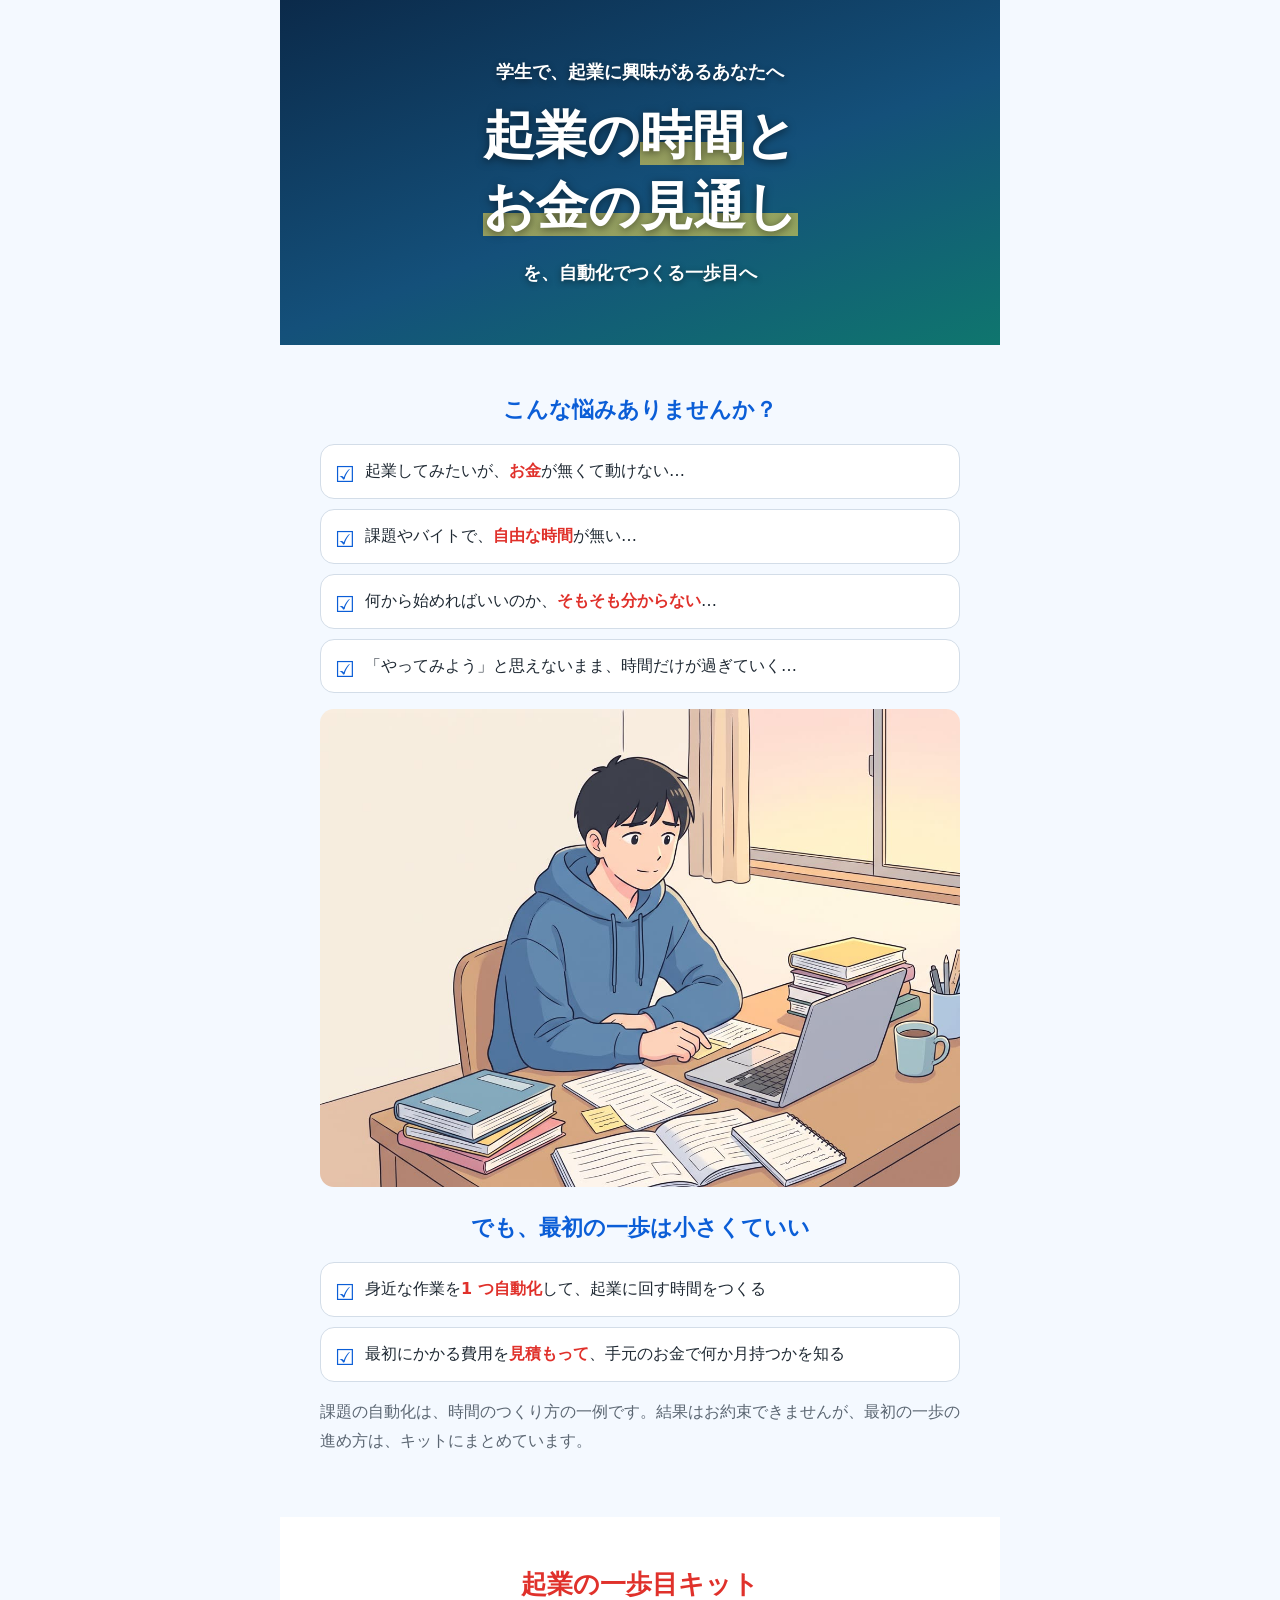
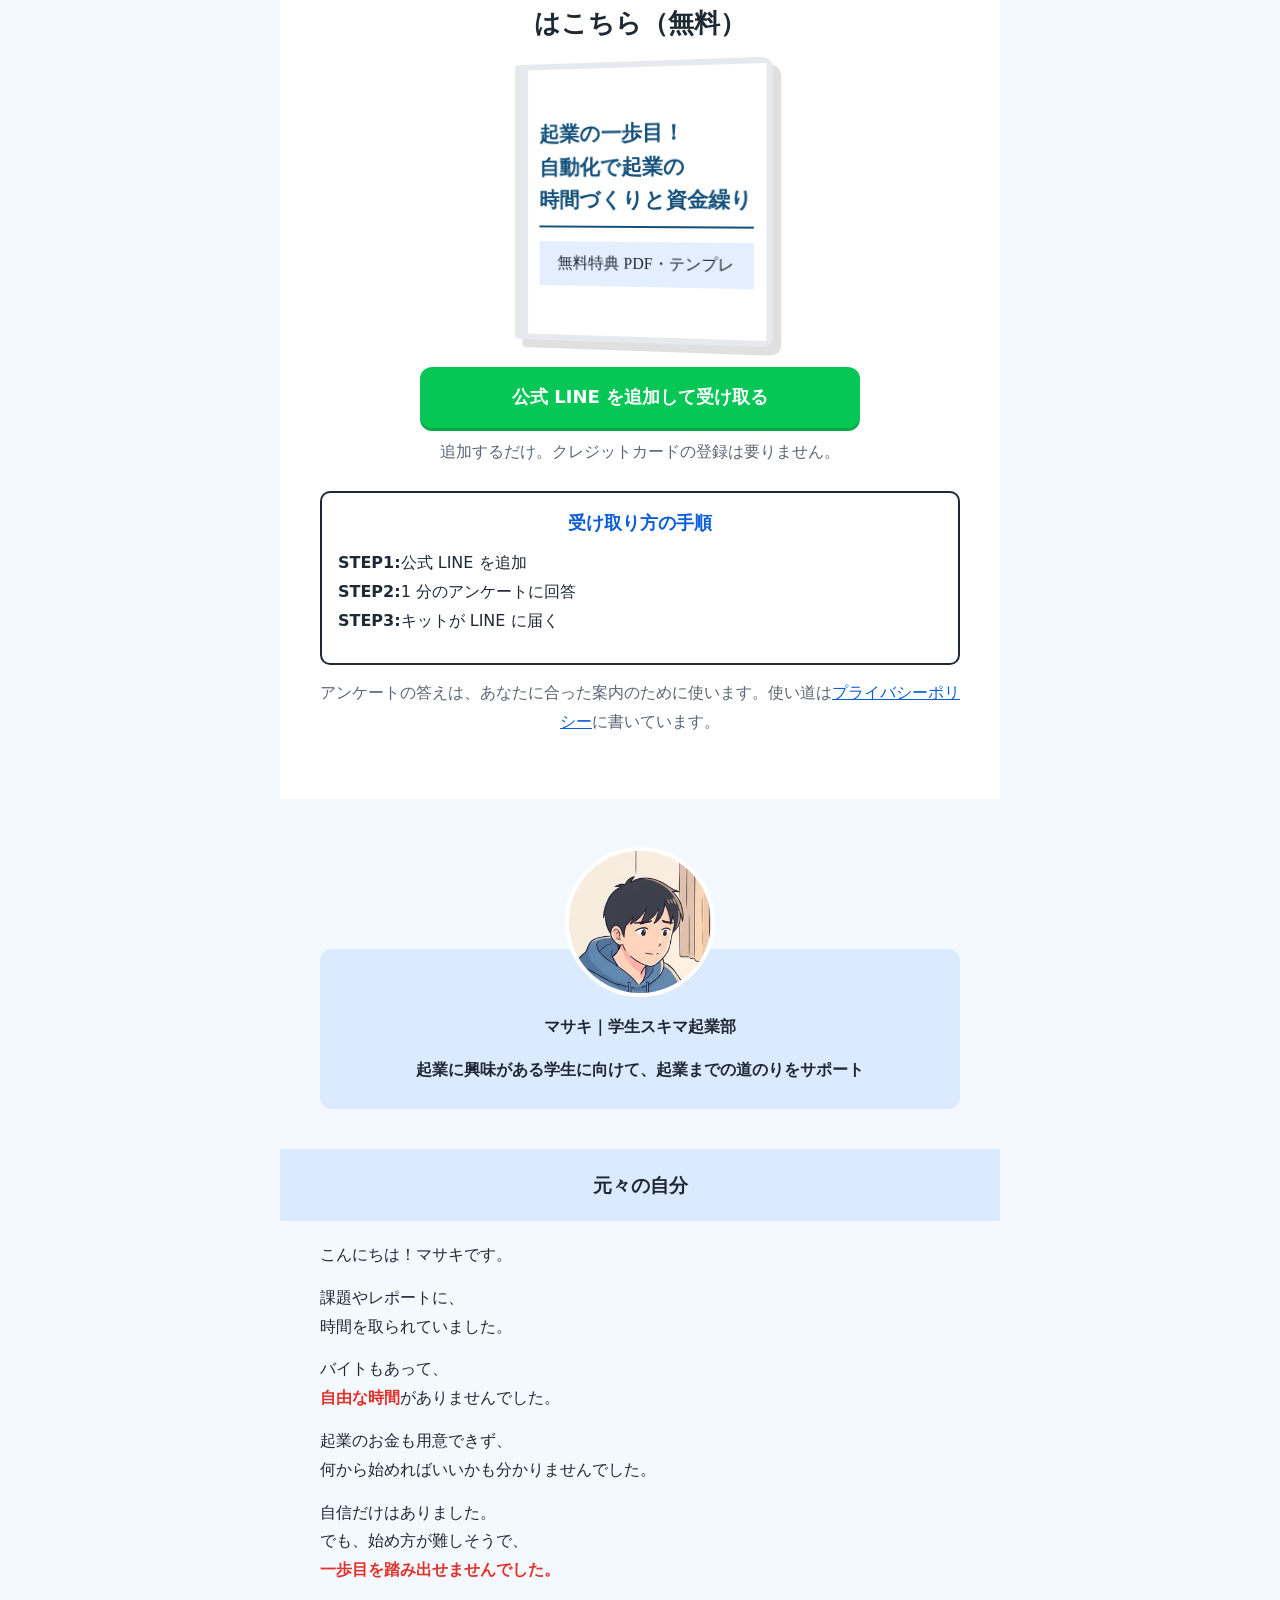
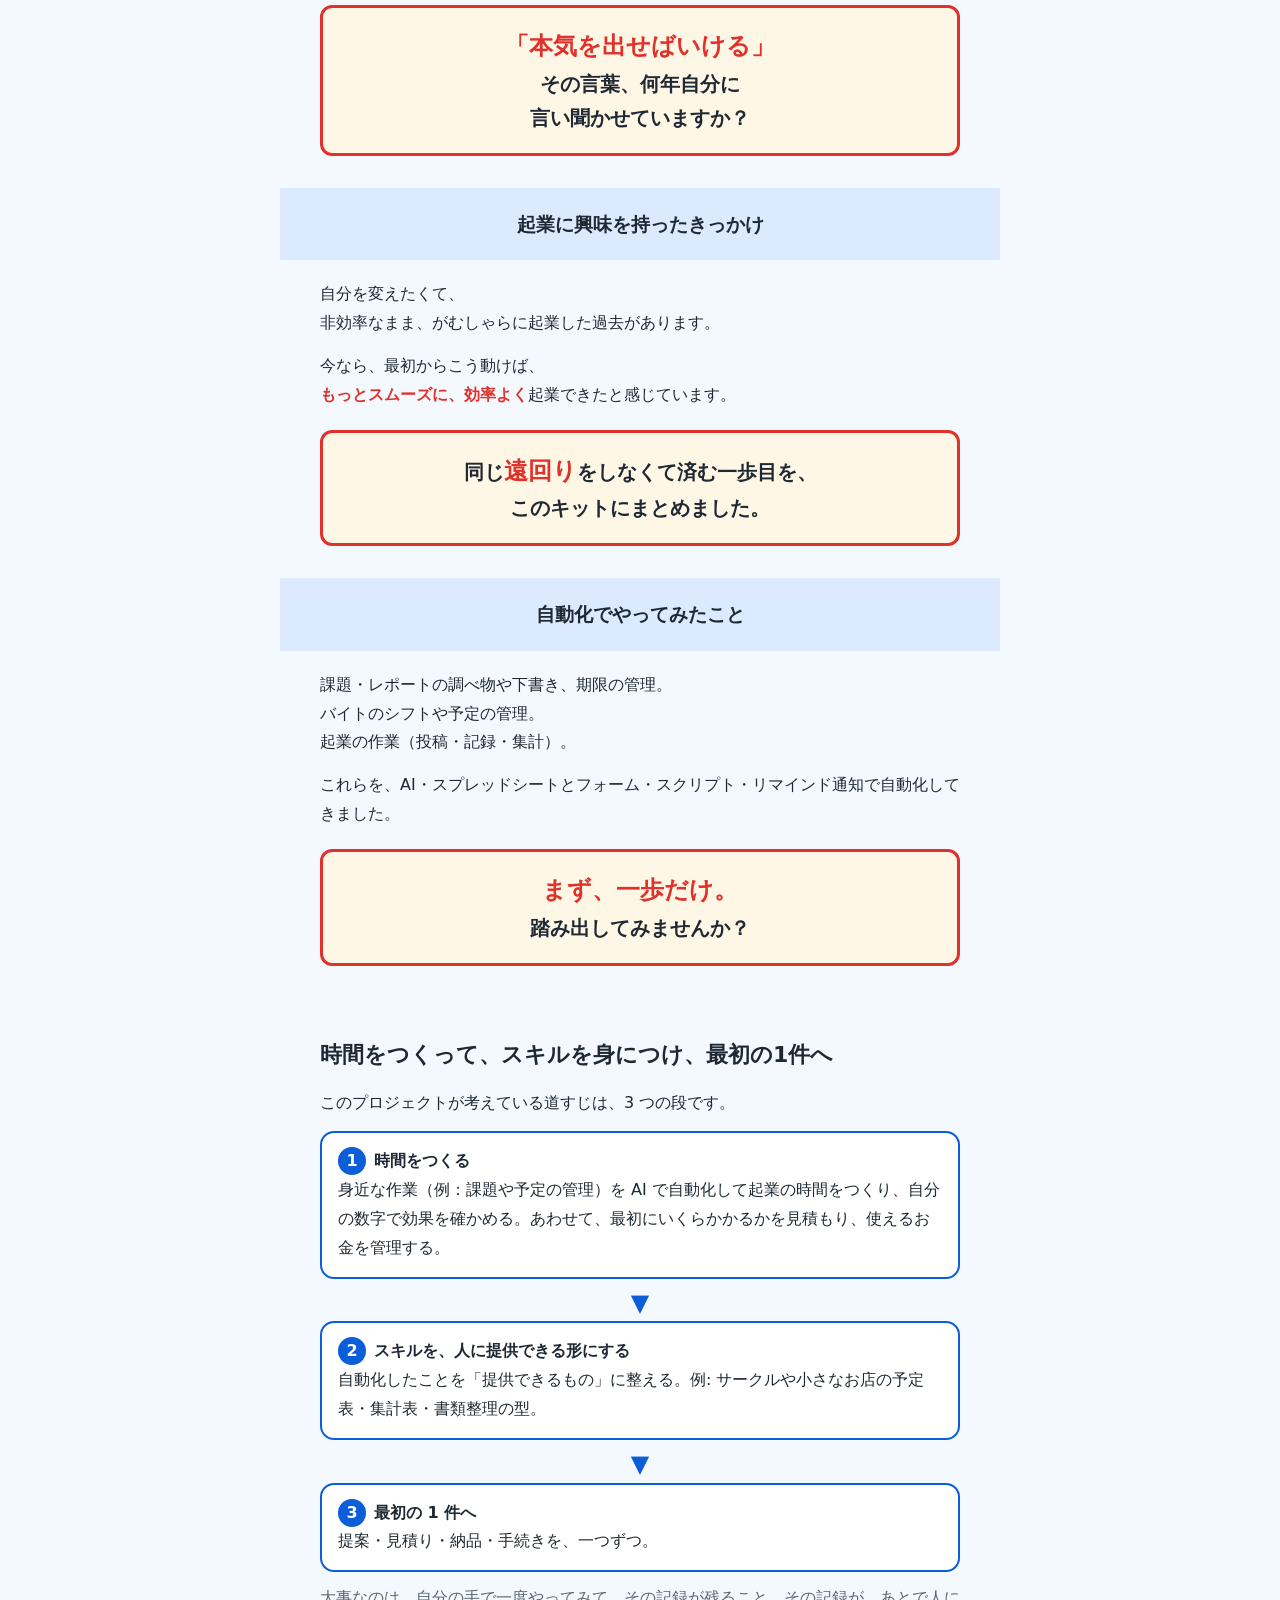
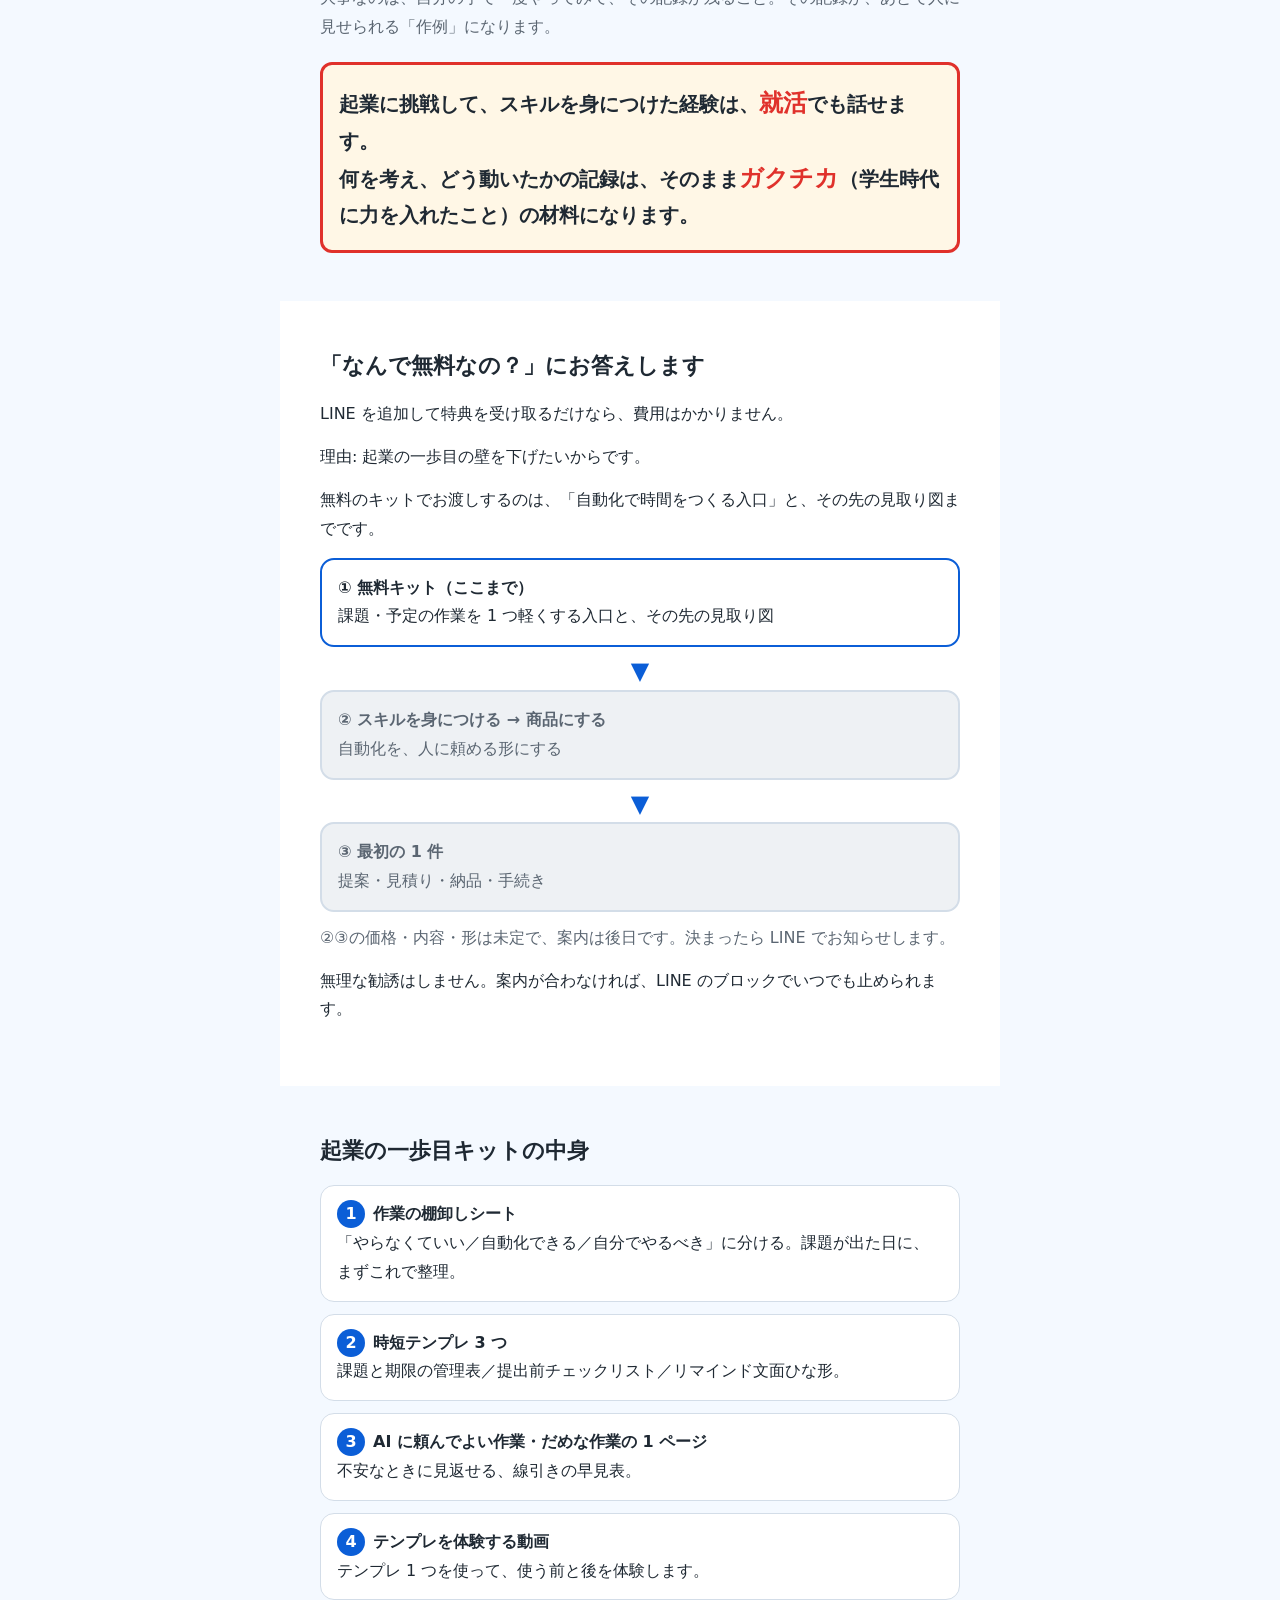
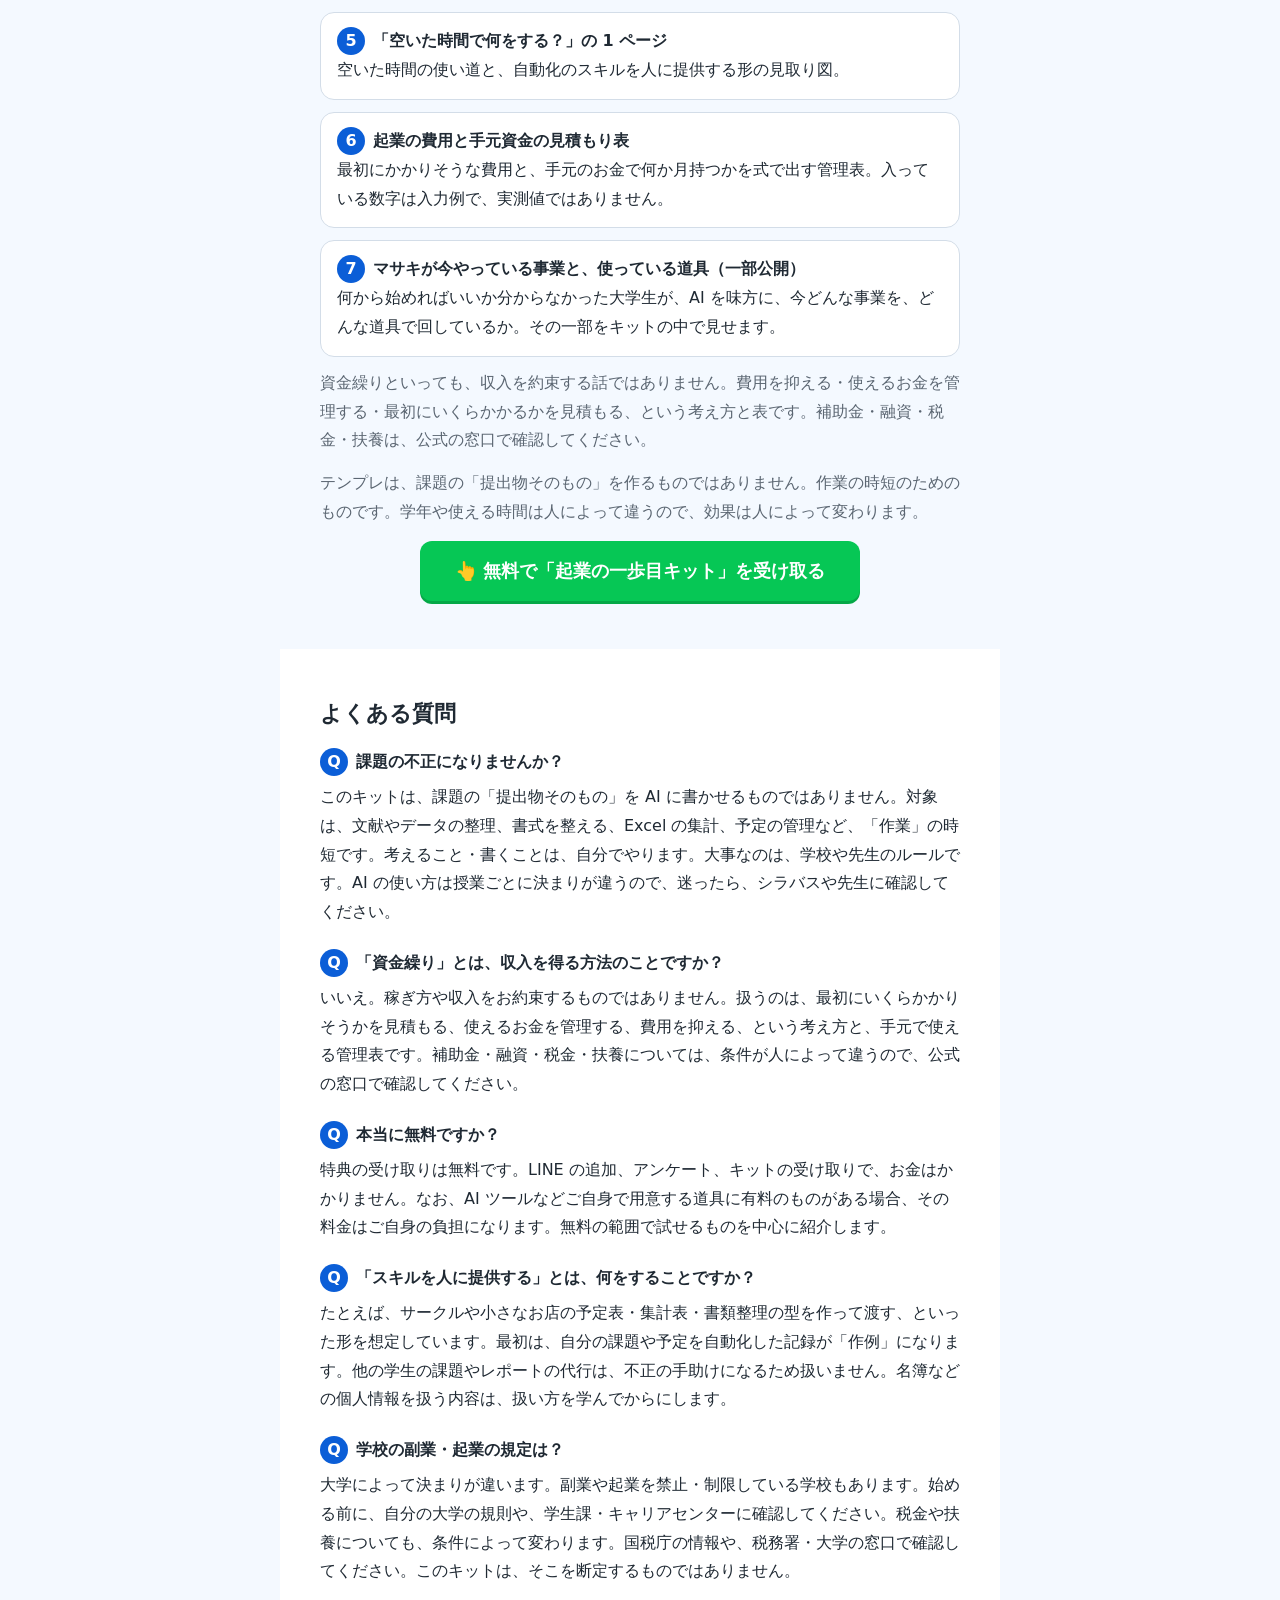
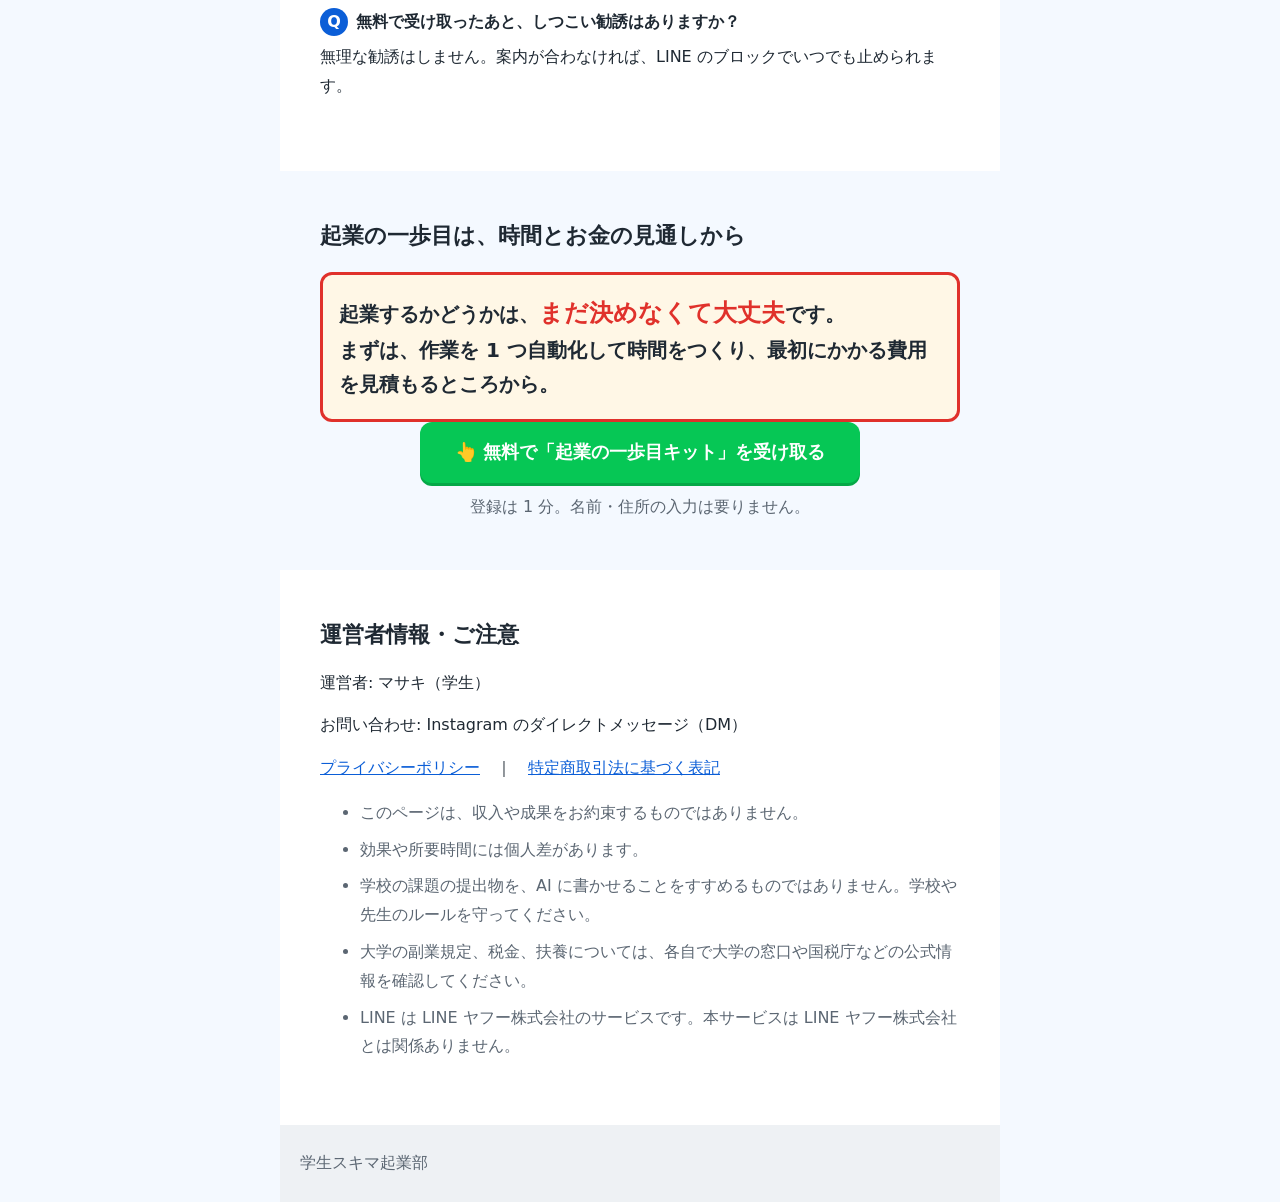
==== index.html @ 0e15308f "LP を確認用に公開（検索には出さない）" ====
<!doctype html>
<html lang="ja">
<head>
<meta charset="utf-8">
<meta name="viewport" content="width=device-width, initial-scale=1">
<!-- 公開時: 次の noindex の 1 行を削除する（README の手順 4）。 -->
<meta name="robots" content="noindex, nofollow">
<title>学生スキマ起業部｜起業の一歩目！自動化で起業の時間づくりと資金繰り</title>
<meta name="description" content="起業の一歩目に必要な「時間」と「お金の見通し」を、自動化と資金繰りの考え方でつくる学生のための入口。課題の自動化は時間のつくり方の例。起業の一歩目キットをLINEで無料配布しています。">
<meta property="og:type" content="website">
<meta property="og:locale" content="ja_JP">
<meta property="og:site_name" content="学生スキマ起業部">
<meta property="og:title" content="学生スキマ起業部｜起業の一歩目！自動化で起業の時間づくりと資金繰り">
<meta property="og:description" content="起業の一歩目！自動化で起業の時間づくりと資金繰り。起業の一歩目キットをLINEで無料配布。">
<meta property="og:url" content="https://tkmimtj1022.github.io/skima-kigyo/">
<meta property="og:image" content="https://tkmimtj1022.github.io/skima-kigyo/assets/ogp.png">
<meta name="twitter:card" content="summary_large_image">
<meta name="theme-color" content="#0b5ed7">
<link rel="icon" type="image/png" href="assets/favicon.png">
<link rel="apple-touch-icon" href="assets/apple-touch-icon.png">
<link rel="stylesheet" href="assets/style.css">
</head>
<body>
<div class="wrap">

<!-- 1 フック（画像の型: 大見出し → 悩み → でも → 特典 → LINE → 手順 → 運営者 → 原体験） -->
<section class="hero2">
  <p class="h-small">学生で、起業に興味があるあなたへ</p>
  <h1 class="h-big">起業の<span class="h-em">時間</span>と<br><span class="h-em">お金の見通し</span></h1>
  <p class="h-small">を、自動化でつくる一歩目へ</p>
</section>

<section class="center-sec">
  <h2 class="blue">こんな悩みありませんか？</h2>
  <ul class="checklist">
    <li>起業してみたいが、<span class="r">お金</span>が無くて動けない…</li>
    <li>課題やバイトで、<span class="r">自由な時間</span>が無い…</li>
    <li>何から始めればいいのか、<span class="r">そもそも分からない</span>…</li>
    <li>「やってみよう」と思えないまま、時間だけが過ぎていく…</li>
  </ul>
  <img class="scene" src="assets/masaki.jpg" width="1200" height="896" alt="課題の本とノートパソコンに囲まれ、机で少し疲れた顔をしている大学生（イメージ）" loading="lazy">
  <h2 class="blue">でも、最初の一歩は小さくていい</h2>
  <ul class="checklist">
    <li>身近な作業を<span class="r">1 つ自動化</span>して、起業に回す時間をつくる</li>
    <li>最初にかかる費用を<span class="r">見積もって</span>、手元のお金で何か月持つかを知る</li>
  </ul>
  <p class="small">課題の自動化は、時間のつくり方の一例です。結果はお約束できませんが、最初の一歩の進め方は、キットにまとめています。</p>
</section>

<section class="gift">
  <h2 class="gift-title"><span class="r">起業の一歩目キット</span><br>はこちら（無料）</h2>
  <div class="book" role="img" aria-label="起業の一歩目キットの表紙（イメージ）">
    <div class="book-in">
      <div class="book-t">起業の一歩目！<br>自動化で起業の<br>時間づくりと資金繰り</div>
      <div class="book-m">無料特典 PDF・テンプレ</div>
    </div>
  </div>
  <a class="btn" href="LINE_URL_TODO">公式 LINE を追加して受け取る</a>
  <p class="btn-note">追加するだけ。クレジットカードの登録は要りません。</p>
  <div class="recv">
    <h3 class="blue">受け取り方の手順</h3>
    <p><strong>STEP1:</strong>公式 LINE を追加<br><strong>STEP2:</strong>1 分のアンケートに回答<br><strong>STEP3:</strong>キットが LINE に届く</p>
  </div>
  <p class="small">アンケートの答えは、あなたに合った案内のために使います。使い道は<a href="privacy.html">プライバシーポリシー</a>に書いています。</p>
</section>

<section class="profile">
  <img class="avatar avatar-img" src="assets/masaki_face.jpg" width="150" height="150" alt="マサキ（イメージ）">
  <div class="pcard">
    <p><strong>マサキ｜学生スキマ起業部</strong></p>
    <p>起業に興味がある学生に向けて、起業までの道のりをサポート</p>
  </div>
</section>

<!-- ここから 運営者の原体験（実体験が書けなければ、この塊を丸ごと削除。創作しない） -->
<section class="story" id="story">
  <h2 class="band">元々の自分</h2>
  <div class="story-body">
    <p>こんにちは！マサキです。</p>
    <p>課題やレポートに、<br>時間を取られていました。</p>
    <p>バイトもあって、<br><span class="r">自由な時間</span>がありませんでした。</p>
    <p>起業のお金も用意できず、<br>何から始めればいいかも分かりませんでした。</p>
    <p>自信だけはありました。<br>でも、始め方が難しそうで、<br><span class="r">一歩目を踏み出せませんでした。</span></p>
    <p class="kyocho"><span class="r">「本気を出せばいける」</span><br>その言葉、何年自分に<br>言い聞かせていますか？</p>
  </div>
  <h2 class="band">起業に興味を持ったきっかけ</h2>
  <div class="story-body">
    <p>自分を変えたくて、<br>非効率なまま、がむしゃらに起業した過去があります。</p>
    <p>今なら、最初からこう動けば、<br><span class="r">もっとスムーズに、効率よく</span>起業できたと感じています。</p>
    <p class="kyocho">同じ<span class="r">遠回り</span>をしなくて済む一歩目を、<br>このキットにまとめました。</p>
  </div>
  <h2 class="band">自動化でやってみたこと</h2>
  <div class="story-body">
    <p>課題・レポートの調べ物や下書き、期限の管理。<br>バイトのシフトや予定の管理。<br>起業の作業（投稿・記録・集計）。</p>
    <p>これらを、AI・スプレッドシートとフォーム・スクリプト・リマインド通知で自動化してきました。</p>
    <p class="kyocho"><span class="r">まず、一歩だけ。</span><br>踏み出してみませんか？</p>
  </div>
</section>
<!-- ここまで 運営者の原体験 -->



<!-- 3 道すじ -->
<section>
  <h2>時間をつくって、スキルを身につけ、最初の1件へ</h2>
  <p>このプロジェクトが考えている道すじは、3 つの段です。</p>
  <div class="step-box">
    <span class="num">1</span><strong>時間をつくる</strong><br>身近な作業（例：課題や予定の管理）を AI で自動化して起業の時間をつくり、自分の数字で効果を確かめる。あわせて、最初にいくらかかるかを見積もり、使えるお金を管理する。
  </div>
  <div class="arrow" aria-hidden="true">▼</div>
  <div class="step-box">
    <span class="num">2</span><strong>スキルを、人に提供できる形にする</strong><br>自動化したことを「提供できるもの」に整える。例: サークルや小さなお店の予定表・集計表・書類整理の型。
  </div>
  <div class="arrow" aria-hidden="true">▼</div>
  <div class="step-box">
    <span class="num">3</span><strong>最初の 1 件へ</strong><br>提案・見積り・納品・手続きを、一つずつ。
  </div>
  <p class="small" style="margin-top:12px">大事なのは、自分の手で一度やってみて、その記録が残ること。その記録が、あとで人に見せられる「作例」になります。</p>
  <p class="kyocho">起業に挑戦して、スキルを身につけた経験は、<span class="r">就活</span>でも話せます。<br>何を考え、どう動いたかの記録は、そのまま<span class="r">ガクチカ</span>（学生時代に力を入れたこと）の材料になります。</p>
</section>


<!-- 4 なぜ無料か -->
<section class="alt">
  <h2>「なんで無料なの？」にお答えします</h2>
  <p>LINE を追加して特典を受け取るだけなら、費用はかかりません。</p>
  <p>理由: 起業の一歩目の壁を下げたいからです。</p>
  <p>無料のキットでお渡しするのは、「自動化で時間をつくる入口」と、その先の見取り図までです。</p>
  <div class="step-box">
    <strong>① 無料キット（ここまで）</strong><br>課題・予定の作業を 1 つ軽くする入口と、その先の見取り図
  </div>
  <div class="arrow" aria-hidden="true">▼</div>
  <div class="step-box dim">
    <strong>② スキルを身につける → 商品にする</strong><br>自動化を、人に頼める形にする
  </div>
  <div class="arrow" aria-hidden="true">▼</div>
  <div class="step-box dim">
    <strong>③ 最初の 1 件</strong><br>提案・見積り・納品・手続き
  </div>
  <p class="small" style="margin-top:12px">②③の価格・内容・形は未定で、案内は後日です。決まったら LINE でお知らせします。</p>
  <p>無理な勧誘はしません。案内が合わなければ、LINE のブロックでいつでも止められます。</p>
</section>

<!-- 5 特典の中身 -->
<section>
  <h2>起業の一歩目キットの中身</h2>
  <div class="card"><span class="num">1</span><strong>作業の棚卸しシート</strong><br>「やらなくていい／自動化できる／自分でやるべき」に分ける。課題が出た日に、まずこれで整理。</div>
  <div class="card"><span class="num">2</span><strong>時短テンプレ 3 つ</strong><br>課題と期限の管理表／提出前チェックリスト／リマインド文面ひな形。</div>
  <div class="card"><span class="num">3</span><strong>AI に頼んでよい作業・だめな作業の 1 ページ</strong><br>不安なときに見返せる、線引きの早見表。</div>
  <div class="card"><span class="num">4</span><strong>テンプレを体験する動画</strong><br>テンプレ 1 つを使って、使う前と後を体験します。</div>
  <div class="card"><span class="num">5</span><strong>「空いた時間で何をする？」の 1 ページ</strong><br>空いた時間の使い道と、自動化のスキルを人に提供する形の見取り図。</div>
  <div class="card"><span class="num">6</span><strong>起業の費用と手元資金の見積もり表</strong><br>最初にかかりそうな費用と、手元のお金で何か月持つかを式で出す管理表。入っている数字は入力例で、実測値ではありません。</div>
  <div class="card"><span class="num">7</span><strong>マサキが今やっている事業と、使っている道具（一部公開）</strong><br>何から始めればいいか分からなかった大学生が、AI を味方に、今どんな事業を、どんな道具で回しているか。その一部をキットの中で見せます。</div>
  <p class="small">資金繰りといっても、収入を約束する話ではありません。費用を抑える・使えるお金を管理する・最初にいくらかかるかを見積もる、という考え方と表です。補助金・融資・税金・扶養は、公式の窓口で確認してください。</p>
  <p class="small">テンプレは、課題の「提出物そのもの」を作るものではありません。作業の時短のためのものです。学年や使える時間は人によって違うので、効果は人によって変わります。</p>
  <a class="btn" href="LINE_URL_TODO">👆 無料で「起業の一歩目キット」を受け取る</a>
</section>

<!-- 8 Q&A -->
<section class="alt">
  <h2>よくある質問</h2>
  <div class="qa">
    <div class="q">課題の不正になりませんか？</div>
    <p>このキットは、課題の「提出物そのもの」を AI に書かせるものではありません。対象は、文献やデータの整理、書式を整える、Excel の集計、予定の管理など、「作業」の時短です。考えること・書くことは、自分でやります。大事なのは、学校や先生のルールです。AI の使い方は授業ごとに決まりが違うので、迷ったら、シラバスや先生に確認してください。</p>
  </div>
  <div class="qa">
    <div class="q">「資金繰り」とは、収入を得る方法のことですか？</div>
    <p>いいえ。稼ぎ方や収入をお約束するものではありません。扱うのは、最初にいくらかかりそうかを見積もる、使えるお金を管理する、費用を抑える、という考え方と、手元で使える管理表です。補助金・融資・税金・扶養については、条件が人によって違うので、公式の窓口で確認してください。</p>
  </div>
  <div class="qa">
    <div class="q">本当に無料ですか？</div>
    <p>特典の受け取りは無料です。LINE の追加、アンケート、キットの受け取りで、お金はかかりません。なお、AI ツールなどご自身で用意する道具に有料のものがある場合、その料金はご自身の負担になります。無料の範囲で試せるものを中心に紹介します。</p>
  </div>
  <div class="qa">
    <div class="q">「スキルを人に提供する」とは、何をすることですか？</div>
    <p>たとえば、サークルや小さなお店の予定表・集計表・書類整理の型を作って渡す、といった形を想定しています。最初は、自分の課題や予定を自動化した記録が「作例」になります。他の学生の課題やレポートの代行は、不正の手助けになるため扱いません。名簿などの個人情報を扱う内容は、扱い方を学んでからにします。</p>
  </div>
  <div class="qa">
    <div class="q">学校の副業・起業の規定は？</div>
    <p>大学によって決まりが違います。副業や起業を禁止・制限している学校もあります。始める前に、自分の大学の規則や、学生課・キャリアセンターに確認してください。税金や扶養についても、条件によって変わります。国税庁の情報や、税務署・大学の窓口で確認してください。このキットは、そこを断定するものではありません。</p>
  </div>
  <div class="qa">
    <div class="q">無料で受け取ったあと、しつこい勧誘はありますか？</div>
    <p>無理な勧誘はしません。案内が合わなければ、LINE のブロックでいつでも止められます。</p>
  </div>
</section>

<!-- 9 最後のひと押し -->
<section>
  <h2>起業の一歩目は、時間とお金の見通しから</h2>
  <p class="kyocho">起業するかどうかは、<span class="r">まだ決めなくて大丈夫</span>です。<br>まずは、作業を 1 つ自動化して時間をつくり、最初にかかる費用を見積もるところから。</p>
  <a class="btn" href="LINE_URL_TODO">👆 無料で「起業の一歩目キット」を受け取る</a>
  <p class="btn-note">登録は 1 分。名前・住所の入力は要りません。</p>
</section>

<!-- 10 表記 -->
<section class="alt">
  <h2>運営者情報・ご注意</h2>
  <p>運営者: マサキ（学生）</p>
  <p>お問い合わせ: Instagram のダイレクトメッセージ（DM）</p>
  <p><a href="privacy.html">プライバシーポリシー</a>　｜　<a href="tokushoho.html">特定商取引法に基づく表記</a></p>
  <ul class="notes small">
    <li>このページは、収入や成果をお約束するものではありません。</li>
    <li>効果や所要時間には個人差があります。</li>
    <li>学校の課題の提出物を、AI に書かせることをすすめるものではありません。学校や先生のルールを守ってください。</li>
    <li>大学の副業規定、税金、扶養については、各自で大学の窓口や国税庁などの公式情報を確認してください。</li>
    <li>LINE は LINE ヤフー株式会社のサービスです。本サービスは LINE ヤフー株式会社とは関係ありません。</li>
  </ul>
</section>

<div class="footer">学生スキマ起業部</div>
</div>
</body>
</html>
---- assets/style.css ----
:root {
  --bg: #f4f9ff;
  --bg-alt: #ffffff;
  --text: #1f2933;
  --muted: #5b6672;
  --accent: #0b5ed7;
  --line: #06C755;
  --line-dark: #05a847;
  --border: #d3dde8;
  --soft-yellow: #fff6d6;
  --soft-orange: #ffeede;
  --todo-bg: #ffe14d;
  --todo-text: #5c1a00;
  --check-bg: #ffd2b8;
  --warn-bg: #b3261e;
  --warn-text: #ffffff;
  --radius: 14px;
  --font: system-ui, "Yu Gothic", "Meiryo", sans-serif;
}
* { box-sizing: border-box; }
html { -webkit-text-size-adjust: 100%; }
body {
  margin: 0;
  background: var(--bg);
  color: var(--text);
  font-family: var(--font);
  font-size: 16px;
  line-height: 1.8;
}
.wrap { max-width: 720px; margin: 0 auto; overflow-wrap: anywhere; }
body { overflow-x: hidden; }
section, .block { padding: 36px 20px; }
section.hero { background: linear-gradient(180deg, #e3efff 0%, var(--bg) 100%); padding-top: 28px; }
@media (min-width: 640px) {
  section, .block { padding: 48px 40px; }
  h1 { font-size: 32px; }
  h2 { font-size: 26px; }
  .btn { max-width: 440px; margin: 0 auto; }
}
section.alt { background: var(--bg-alt); }
h1 { font-size: 26px; line-height: 1.5; margin: 12px 0 16px; }
h2 { font-size: 22px; line-height: 1.5; margin: 0 0 18px; }
h3 { font-size: 18px; margin: 0 0 8px; }
p { margin: 0 0 14px; }
.eyebrow { font-size: 16px; color: var(--accent); font-weight: 700; margin: 0; }
.small { font-size: 16px; color: var(--muted); }
.btn {
  display: flex; align-items: center; justify-content: center;
  width: 100%; min-height: 56px; padding: 14px 16px;
  background: var(--line); color: #fff; font-size: 18px; font-weight: 700;
  text-align: center; text-decoration: none; border-radius: 12px;
  box-shadow: 0 3px 0 var(--line-dark);
}
.btn:active { transform: translateY(2px); box-shadow: 0 1px 0 var(--line-dark); }
.btn-note { font-size: 16px; color: var(--muted); margin: 10px 0 0; text-align: center; }
.todo {
  background: var(--todo-bg); color: var(--todo-text);
  font-weight: 700; padding: 1px 4px; border-radius: 4px;
  border: 1px dashed #b38600;
}
.check {
  background: var(--check-bg); color: var(--todo-text);
  font-weight: 700; padding: 1px 4px; border-radius: 4px;
  border: 1px dashed #b34700;
}
.draft-banner {
  background: var(--warn-bg); color: var(--warn-text);
  padding: 16px 20px; font-weight: 700; font-size: 16px; line-height: 1.7;
}
.checklist { list-style: none; padding: 0; margin: 0 0 16px; }
.checklist li {
  background: var(--bg-alt); border: 1px solid var(--border); border-radius: var(--radius);
  padding: 12px 14px 12px 44px; margin-bottom: 10px; position: relative;
}
.checklist li::before {
  content: "\2611"; position: absolute; left: 14px; top: 10px; font-size: 22px; color: var(--accent);
}
.callout { background: var(--soft-yellow); border-radius: var(--radius); padding: 16px; margin: 16px 0; }
.notice { background: var(--soft-orange); border-radius: var(--radius); padding: 16px; margin: 16px 0; }
.card {
  background: var(--bg-alt); border: 1px solid var(--border); border-radius: var(--radius);
  padding: 14px 16px; margin-bottom: 12px;
}
section.alt .card { background: var(--bg); }
.card .num, .step-box .num {
  display: inline-block; min-width: 28px; height: 28px; line-height: 28px; text-align: center;
  background: var(--accent); color: #fff; border-radius: 50%; font-weight: 700; margin-right: 8px; font-size: 16px;
}
.arrow { text-align: center; font-size: 24px; color: var(--accent); margin: 4px 0; line-height: 1.2; }
.timeline { list-style: none; padding: 0 0 0 22px; margin: 0; border-left: 3px solid var(--accent); }
.timeline li { position: relative; margin-bottom: 18px; padding-left: 14px; }
.timeline li::before {
  content: ""; position: absolute; left: -31px; top: 8px; width: 14px; height: 14px;
  background: var(--accent); border-radius: 50%;
}
.step-box { border: 2px solid var(--accent); border-radius: var(--radius); padding: 14px 16px; margin-bottom: 10px; background: var(--bg-alt); }
.step-box.dim { border-color: var(--border); background: #eef1f4; color: var(--muted); }
.qa { margin-bottom: 22px; }
.qa .q { font-weight: 700; margin-bottom: 6px; }
.qa .q::before {
  content: "Q"; display: inline-block; width: 28px; height: 28px; line-height: 28px; text-align: center;
  background: var(--accent); color: #fff; border-radius: 50%; margin-right: 8px; font-size: 16px;
}
a { color: var(--accent); }
table.legal { width: 100%; table-layout: fixed; border-collapse: collapse; font-size: 16px; }
table.legal th, table.legal td { border: 1px solid var(--border); padding: 10px; text-align: left; vertical-align: top; background: var(--bg-alt); }
table.legal th { width: 34%; background: #e8eef5; }
.notes li { margin-bottom: 8px; }
.svg-icon { width: 56px; height: 56px; display: block; margin: 0 auto 8px; }
.footer { background: #eef1f4; padding: 24px 20px; font-size: 16px; color: var(--muted); }

@media (max-width: 420px) {
  h1 { font-size: 24px; }
  table.legal th { width: 30%; }
  table.legal th, table.legal td { padding: 8px; }
}
img { max-width: 100%; height: auto; }

/* ===== フォーマット例に合わせた縦長 LP（スマホ中心） ===== */
.hero2 { background: linear-gradient(160deg, #0b2a4a 0%, #14507a 55%, #0f766e 100%); color: #fff; text-align: center; padding: 56px 20px 48px; }
.h-small { font-size: 18px; font-weight: 700; margin: 0 0 8px; text-shadow: 0 2px 6px rgba(0,0,0,.45); }
.h-big { font-size: 38px; line-height: 1.35; margin: 12px 0 16px; text-shadow: 0 2px 8px rgba(0,0,0,.5); }
.h-em { color: #fff; background: linear-gradient(transparent 62%, rgba(255,225,77,.55) 62%); }
.center-sec { text-align: center; }
.center-sec .checklist, .center-sec p { text-align: left; }
h2.blue, h3.blue { color: var(--accent); text-align: center; }
.r { color: #e0312b; font-weight: 700; }
.big { font-size: 20px; text-align: center; }
.gift { background: var(--bg-alt); text-align: center; }
.gift-title { font-size: 26px; text-align: center; }
.book { width: 260px; max-width: 84%; margin: 8px auto 24px; padding: 6px 6px 6px 14px; background: #e6eaee; border-radius: 4px 10px 10px 4px; box-shadow: 8px 8px 0 rgba(0,0,0,.12); transform: perspective(600px) rotateY(-8deg); }
.book-in { background: #fff; padding: 16px 12px; text-align: left; font-family: "Yu Mincho", "Hiragino Mincho ProN", serif; min-height: 270px; display: flex; flex-direction: column; justify-content: center; }
.book-t { font-size: 21px; font-weight: 700; line-height: 1.6; color: #14507a; border-bottom: 2px solid #14507a; padding-bottom: 8px; }
.book-m { margin: 14px 0 0; padding: 8px; background: #e3efff; font-size: 16px; text-align: center; }
.recv { border: 2px solid var(--text); border-radius: 10px; padding: 14px 16px; margin: 24px 0 14px; text-align: left; background: var(--bg-alt); }
.recv h3 { margin-bottom: 10px; }
.profile { background: var(--bg); text-align: center; padding-bottom: 8px; }
.avatar { width: 150px; height: 150px; border-radius: 50%; background: #dfe7ef; margin: 0 auto -48px; position: relative; z-index: 1; display: flex; align-items: center; justify-content: center; font-size: 13px; line-height: 1.5; padding: 24px; }
.pcard { background: #dbeafe; border-radius: 12px; padding: 64px 18px 24px; font-weight: 700; text-align: center; }
.pcard p:last-child { margin: 0; }
.story { padding: 0 0 24px; background: var(--bg); }
.band { background: #dbeafe; text-align: center; font-size: 19px; padding: 22px 16px; margin: 32px 0 20px; }
.story-body { padding: 0 24px; }
@media (min-width: 640px) { .h-big { font-size: 52px; } .story-body { padding: 0 40px; } }
@media (max-width: 380px) { .h-big { font-size: 32px; } }
.ini{font-size:64px;font-weight:700;color:#14507a}
.scene { display: block; width: 100%; height: auto; border-radius: var(--radius); margin: 4px 0 24px; }
.avatar-img { padding: 0; object-fit: cover; border: 4px solid #fff; display: block; }

.kyocho { margin: 20px 0 0; padding: 18px 16px; font-size: 20px; font-weight: 700; line-height: 1.7; background: #fff7e6; border: 3px solid #e0312b; border-radius: 12px; }
.kyocho .r { font-size: 24px; }
.story-body .kyocho { text-align: center; }
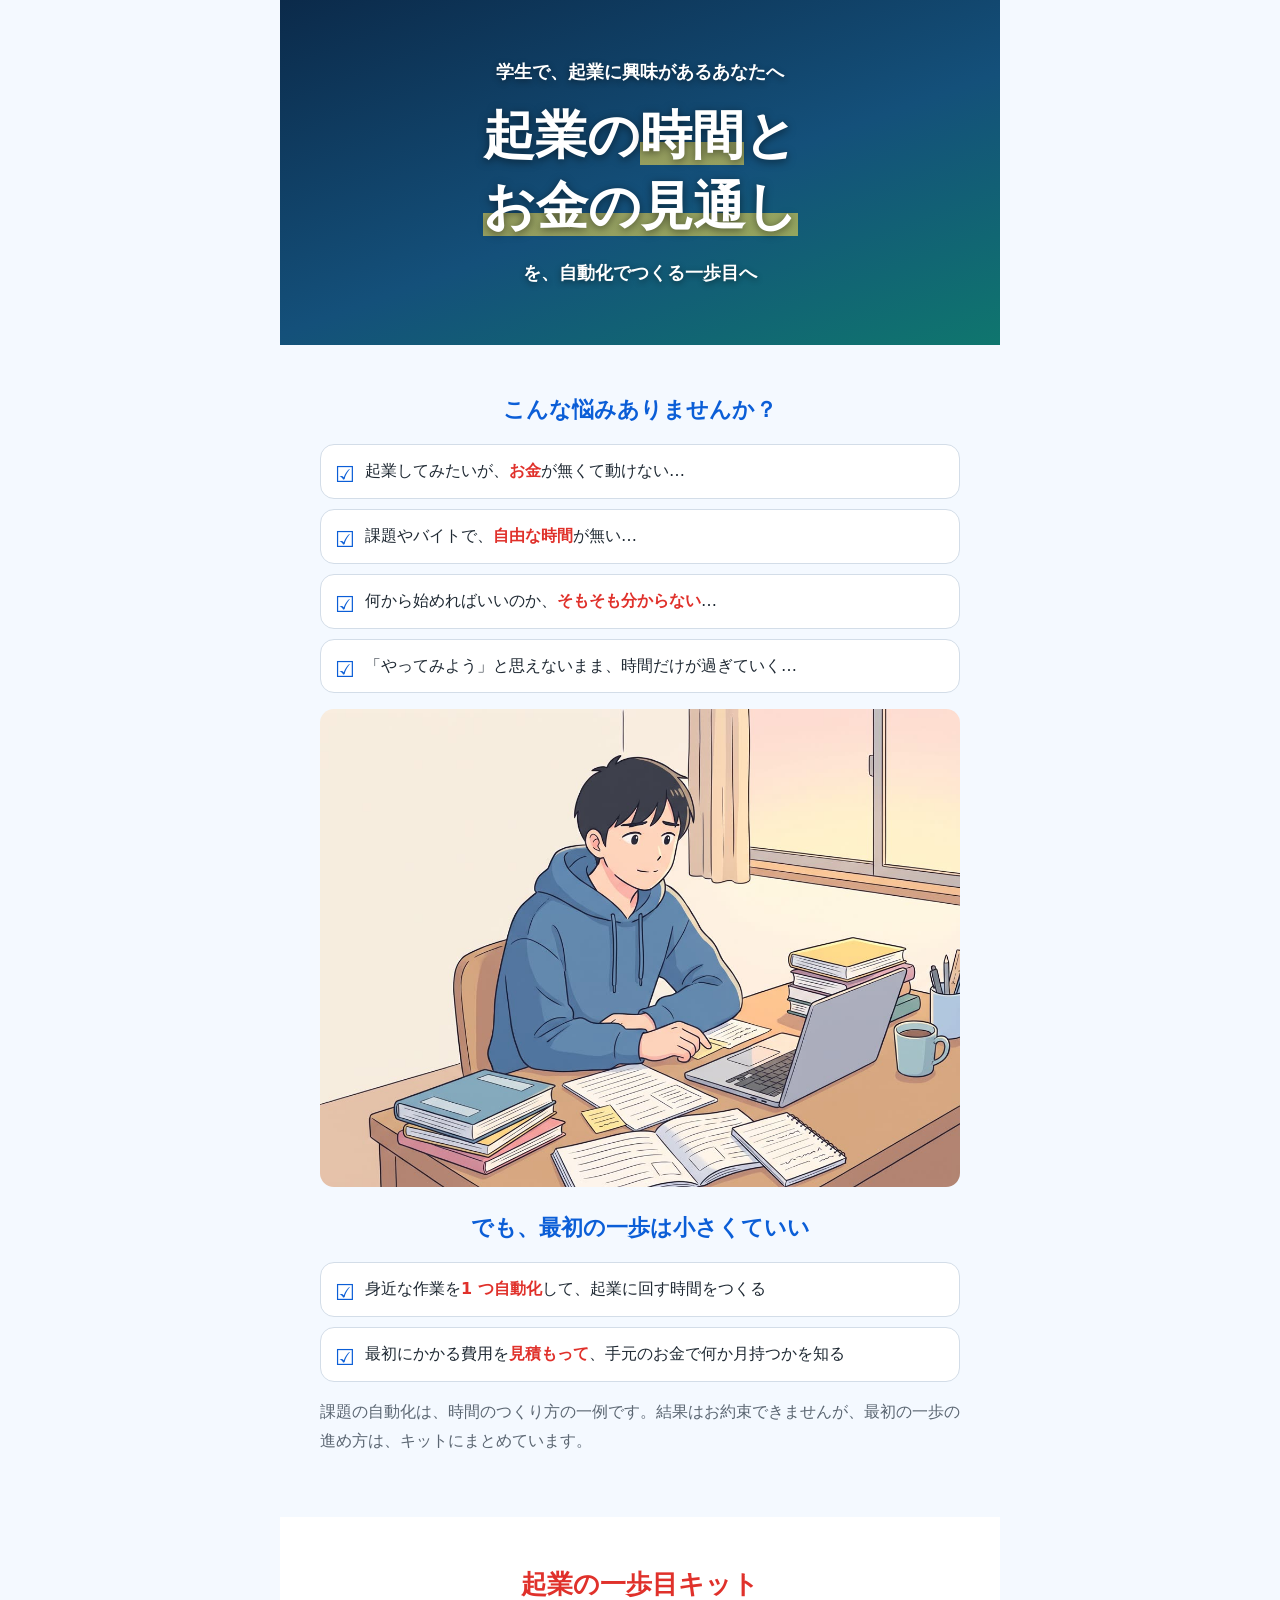
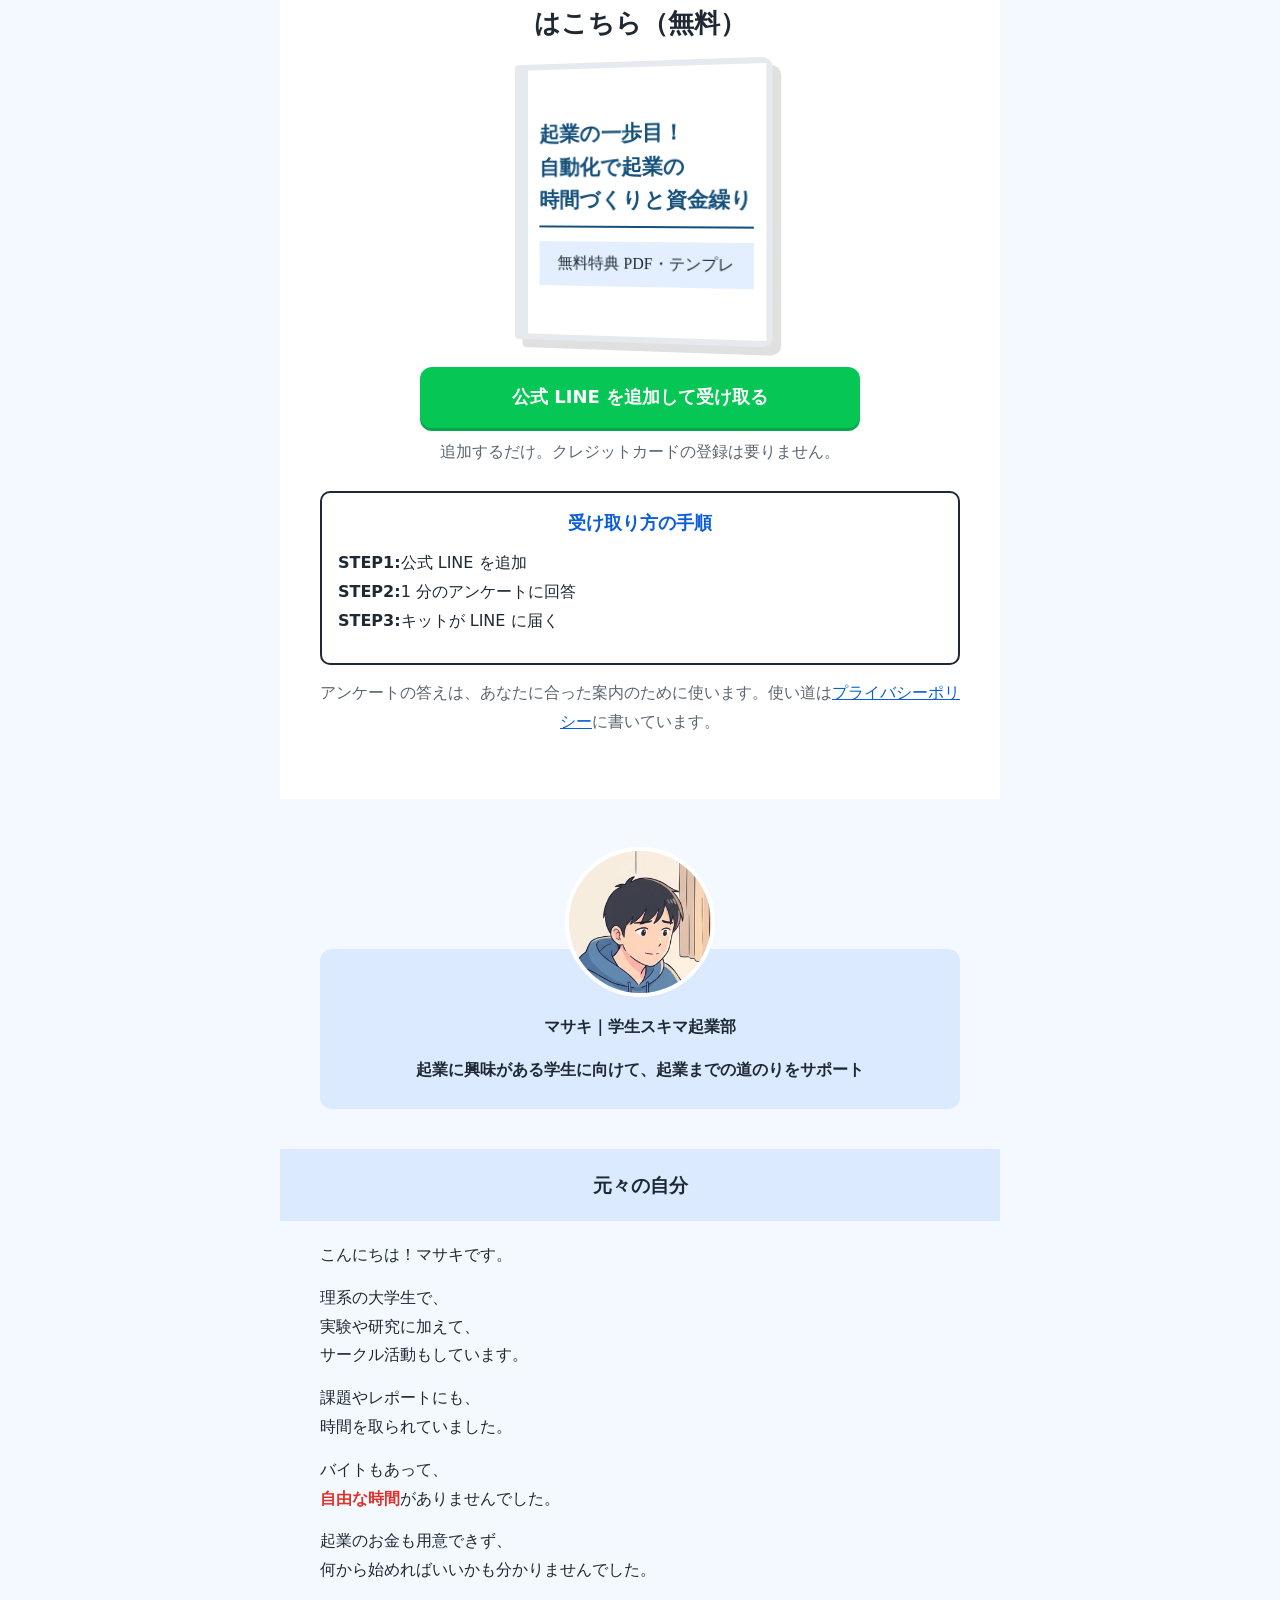
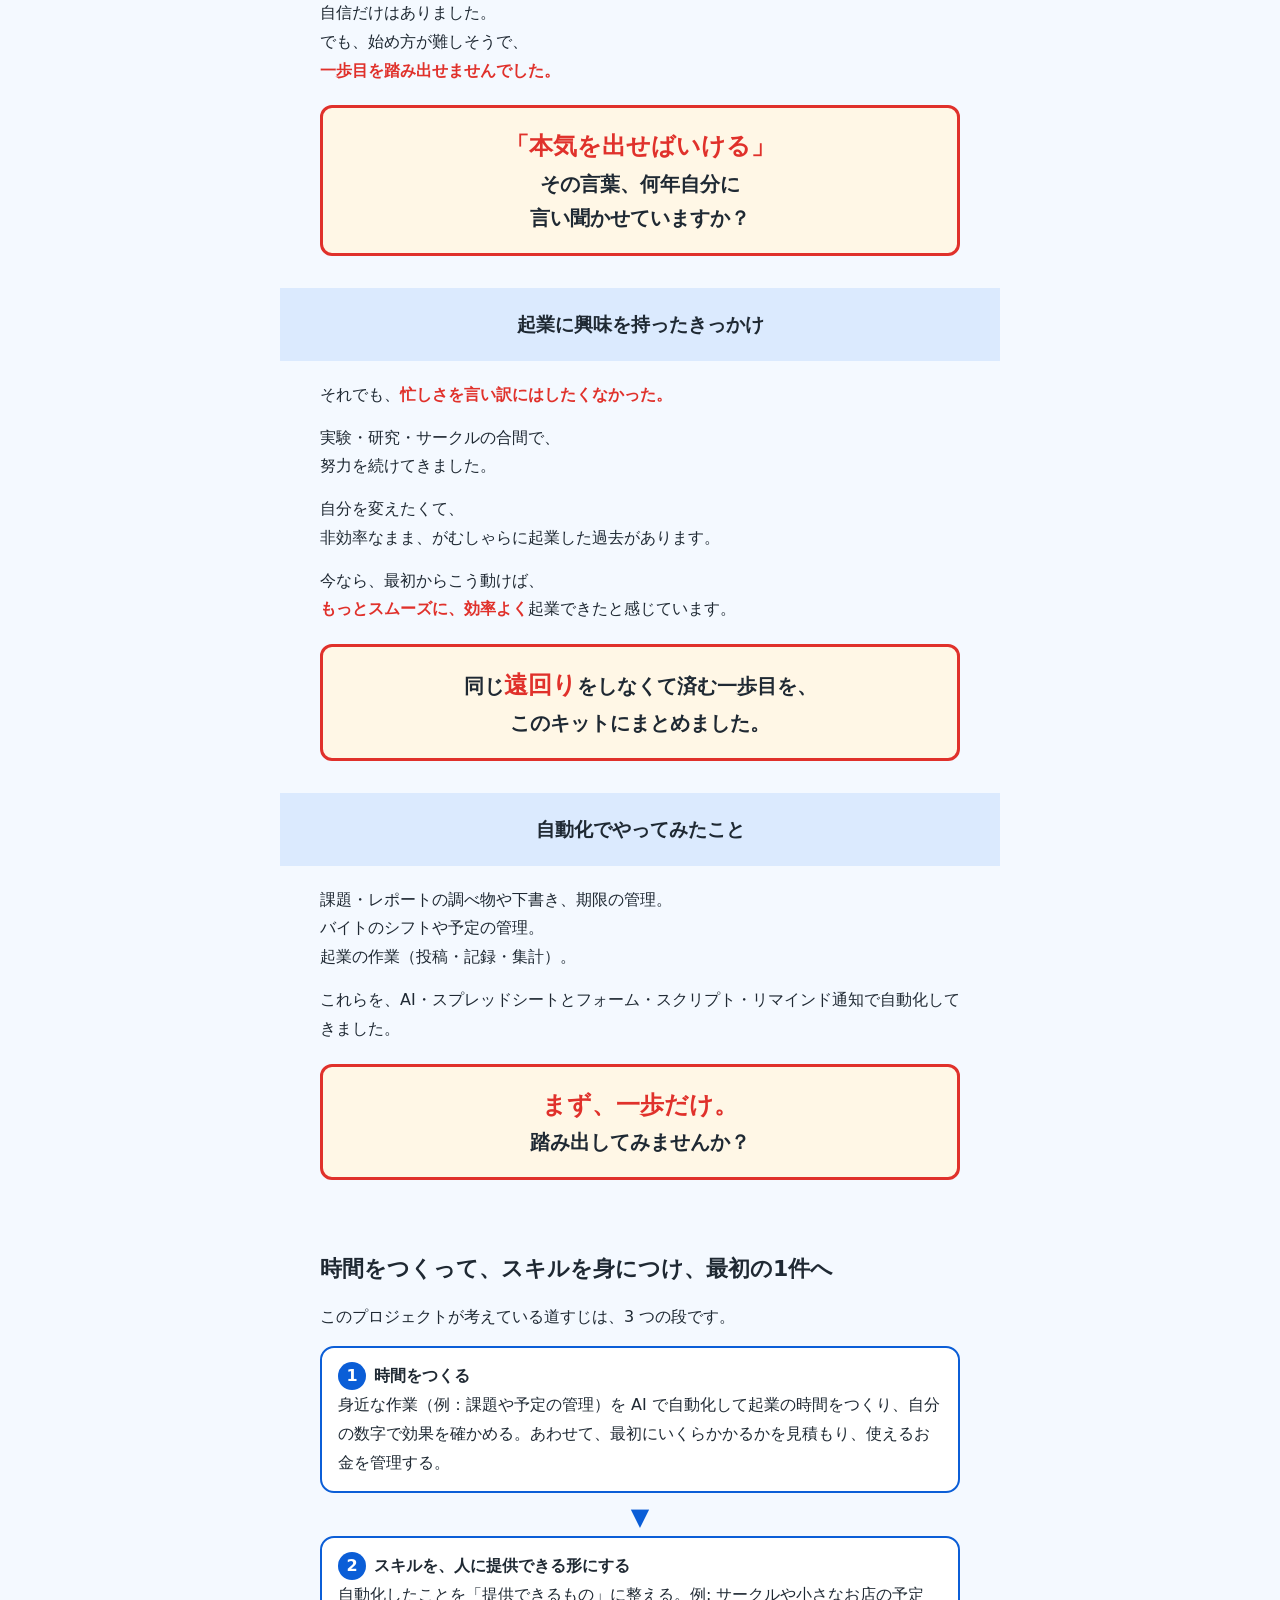
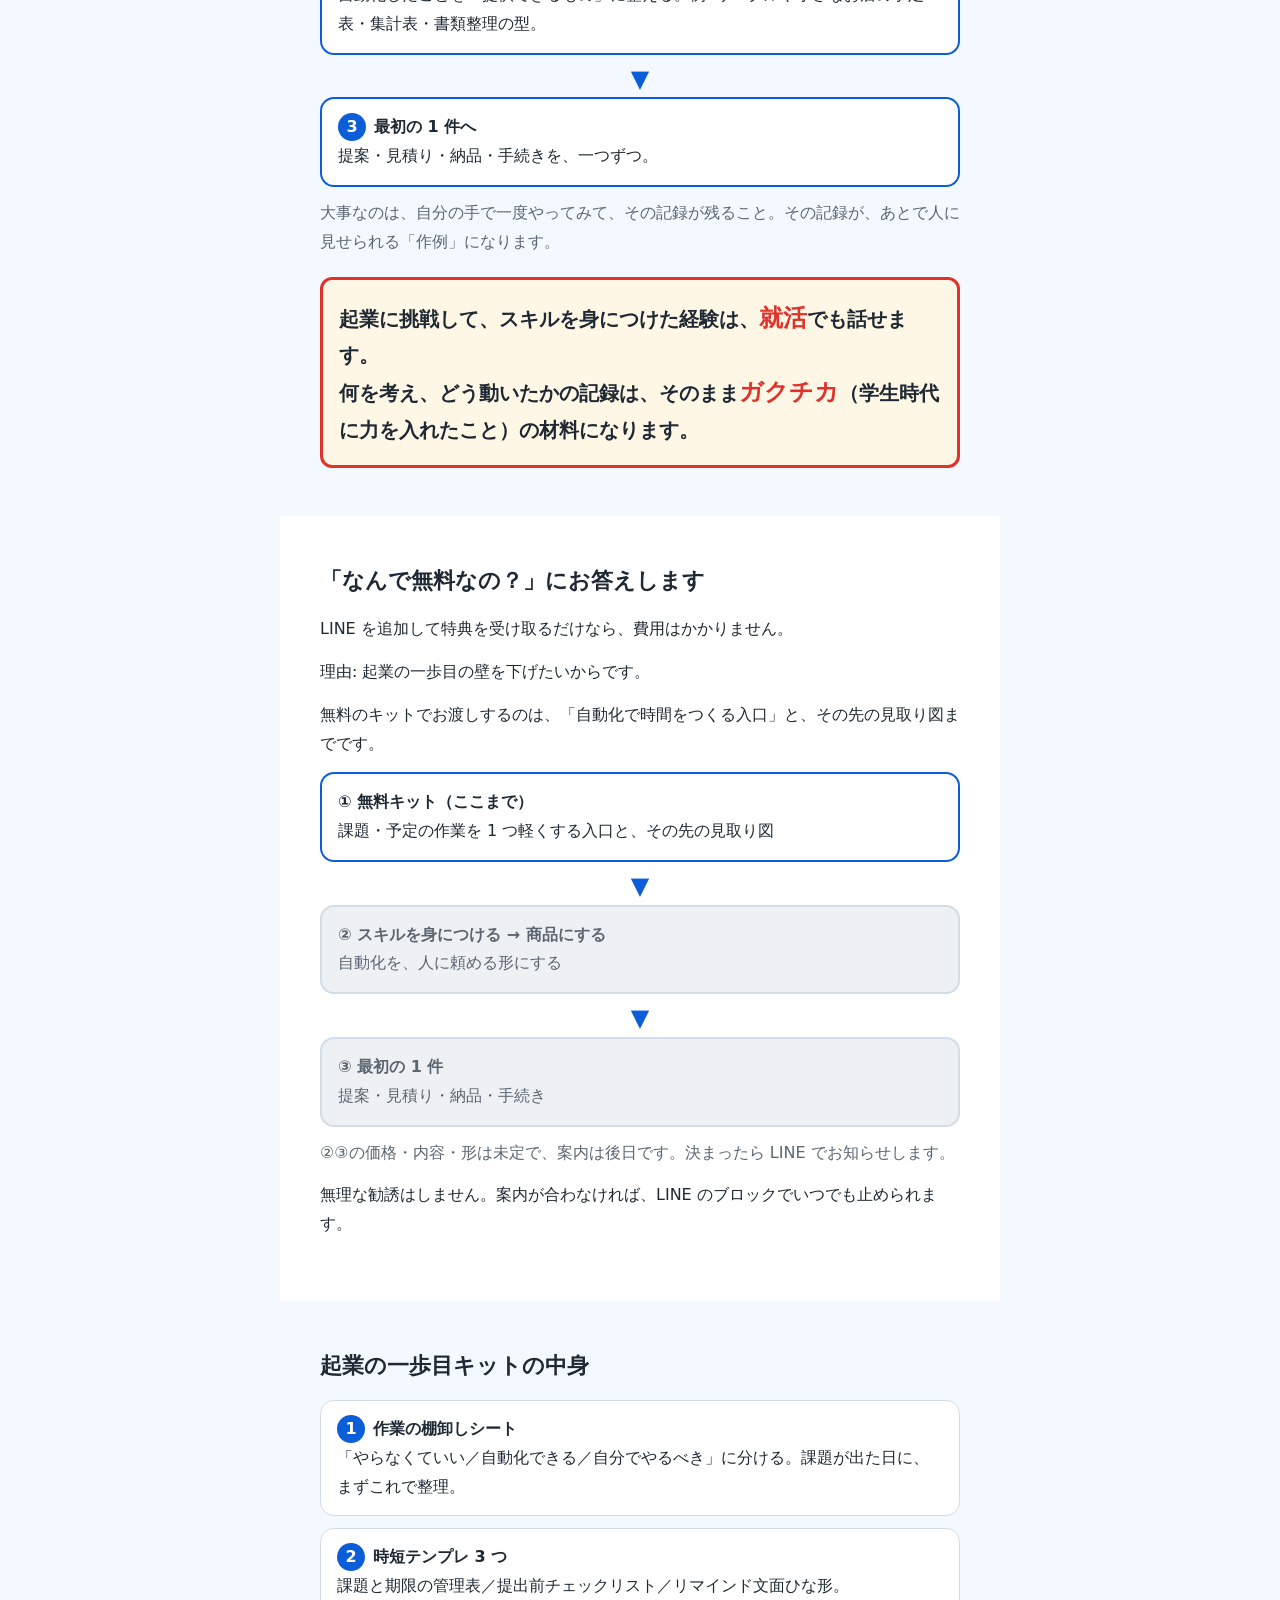
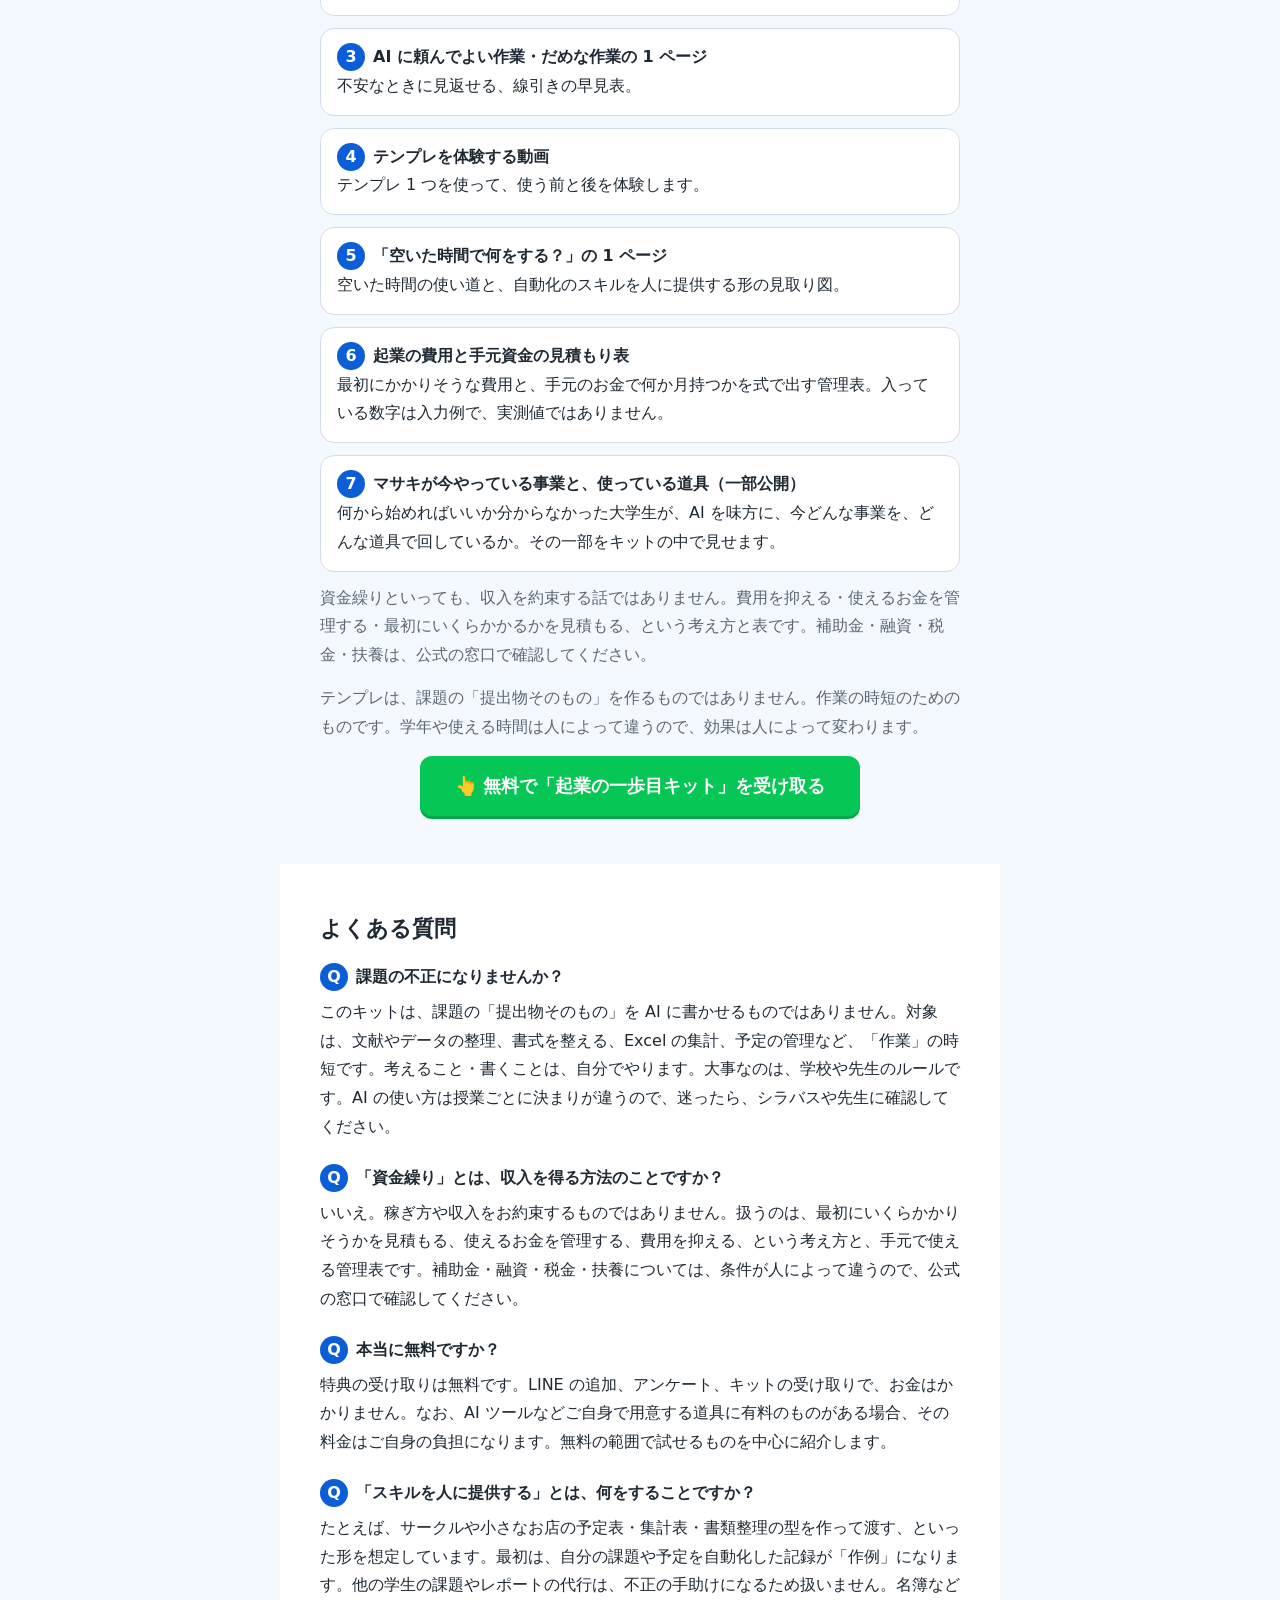
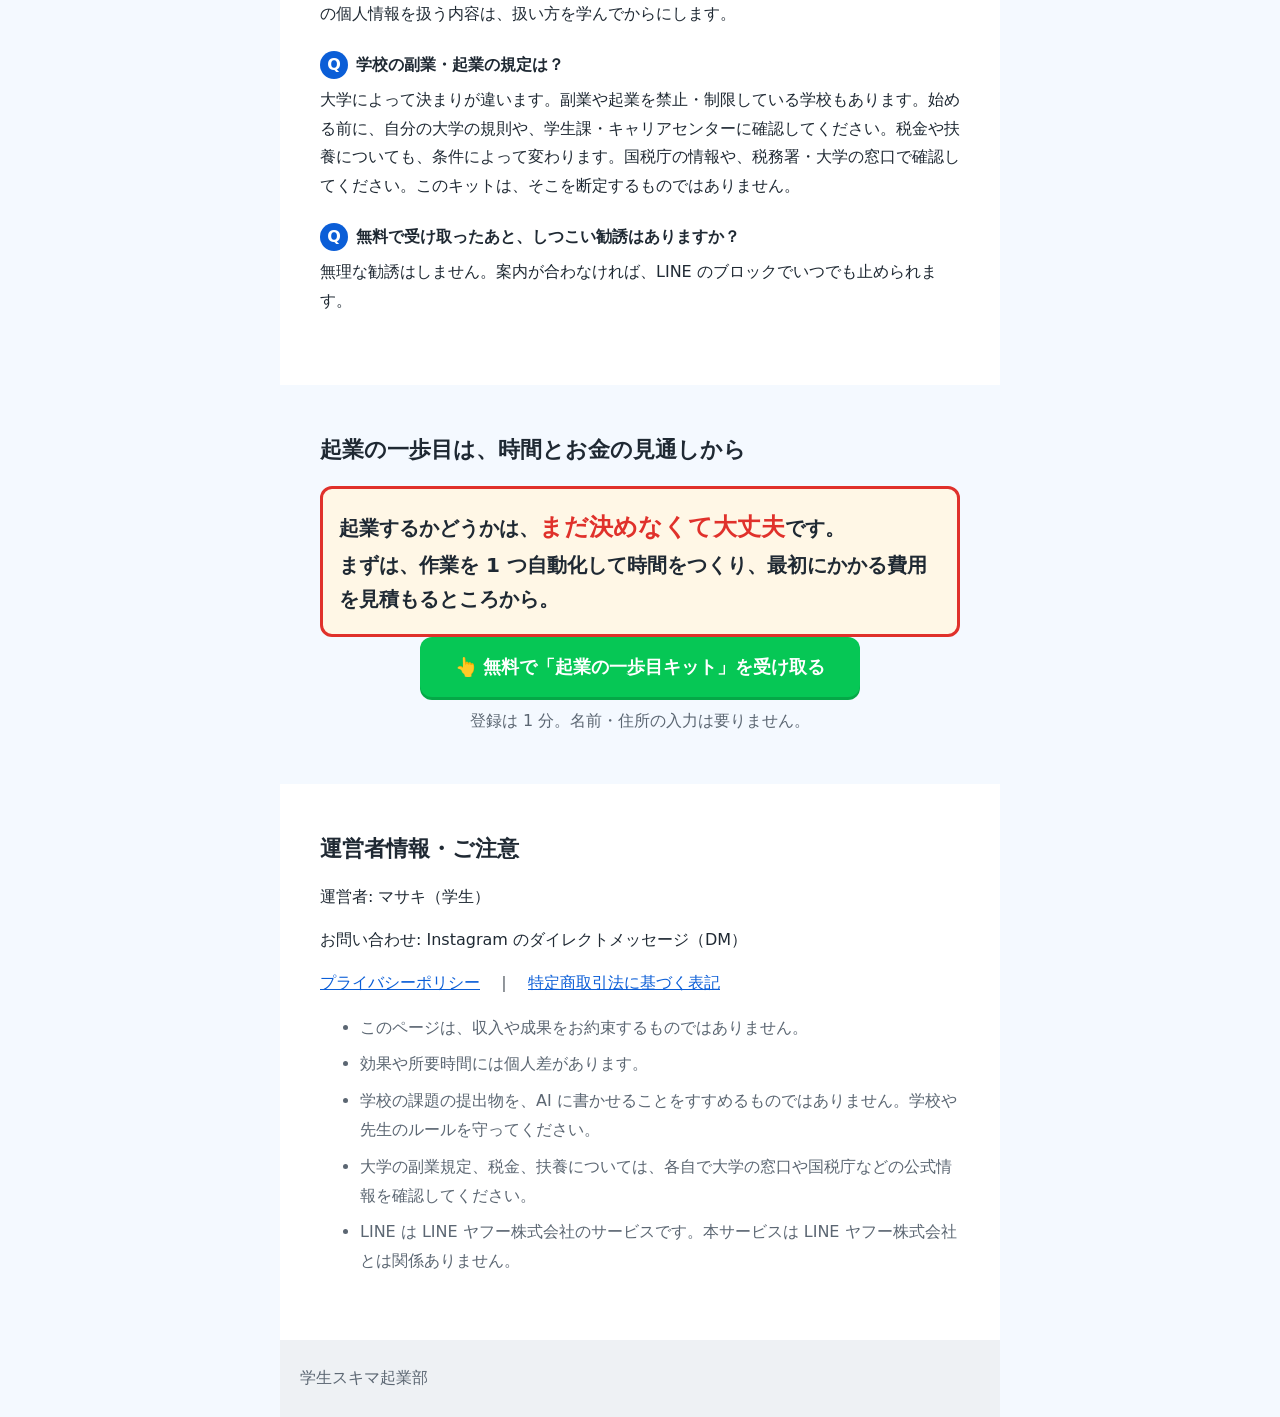
==== commit 0e4a5502: "原体験に理系大学生の忙しさと努力を足した Co-Authored-By: Claude Opus 5.5 <noreply@anthropic.com>" ====
--- a/index.html
+++ b/index.html
@@ -12,8 +12,8 @@
 <meta property="og:site_name" content="学生スキマ起業部">
 <meta property="og:title" content="学生スキマ起業部｜起業の一歩目！自動化で起業の時間づくりと資金繰り">
 <meta property="og:description" content="起業の一歩目！自動化で起業の時間づくりと資金繰り。起業の一歩目キットをLINEで無料配布。">
-<meta property="og:url" content="https://tkmimtj1022.github.io/skima-kigyo/">
-<meta property="og:image" content="https://tkmimtj1022.github.io/skima-kigyo/assets/ogp.png">
+<meta property="og:url" content="https://skima-kigyo.github.io/">
+<meta property="og:image" content="https://skima-kigyo.github.io/assets/ogp.png">
 <meta name="twitter:card" content="summary_large_image">
 <meta name="theme-color" content="#0b5ed7">
 <link rel="icon" type="image/png" href="assets/favicon.png">
@@ -77,7 +77,8 @@
   <h2 class="band">元々の自分</h2>
   <div class="story-body">
     <p>こんにちは！マサキです。</p>
-    <p>課題やレポートに、<br>時間を取られていました。</p>
+    <p>理系の大学生で、<br>実験や研究に加えて、<br>サークル活動もしています。</p>
+    <p>課題やレポートにも、<br>時間を取られていました。</p>
     <p>バイトもあって、<br><span class="r">自由な時間</span>がありませんでした。</p>
     <p>起業のお金も用意できず、<br>何から始めればいいかも分かりませんでした。</p>
     <p>自信だけはありました。<br>でも、始め方が難しそうで、<br><span class="r">一歩目を踏み出せませんでした。</span></p>
@@ -85,6 +86,8 @@
   </div>
   <h2 class="band">起業に興味を持ったきっかけ</h2>
   <div class="story-body">
+    <p>それでも、<span class="r">忙しさを言い訳にはしたくなかった。</span></p>
+    <p>実験・研究・サークルの合間で、<br>努力を続けてきました。</p>
     <p>自分を変えたくて、<br>非効率なまま、がむしゃらに起業した過去があります。</p>
     <p>今なら、最初からこう動けば、<br><span class="r">もっとスムーズに、効率よく</span>起業できたと感じています。</p>
     <p class="kyocho">同じ<span class="r">遠回り</span>をしなくて済む一歩目を、<br>このキットにまとめました。</p>
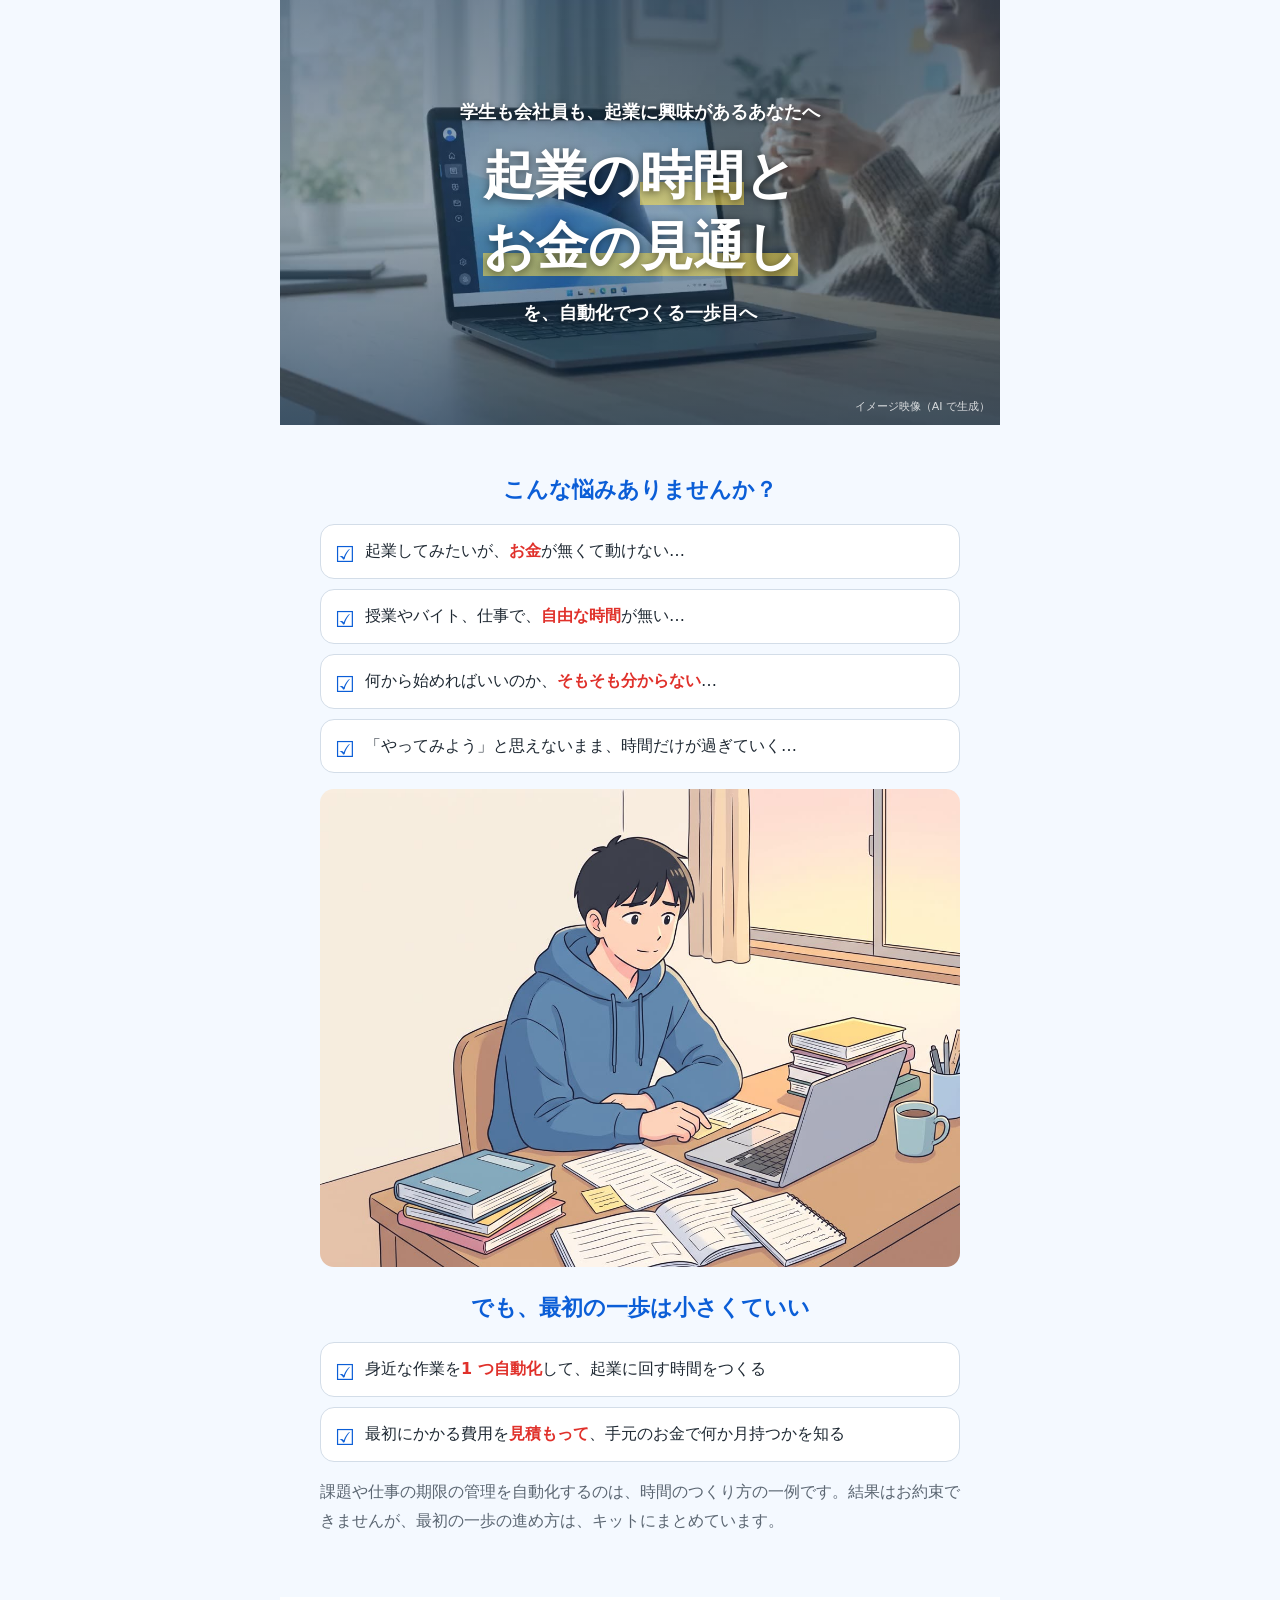
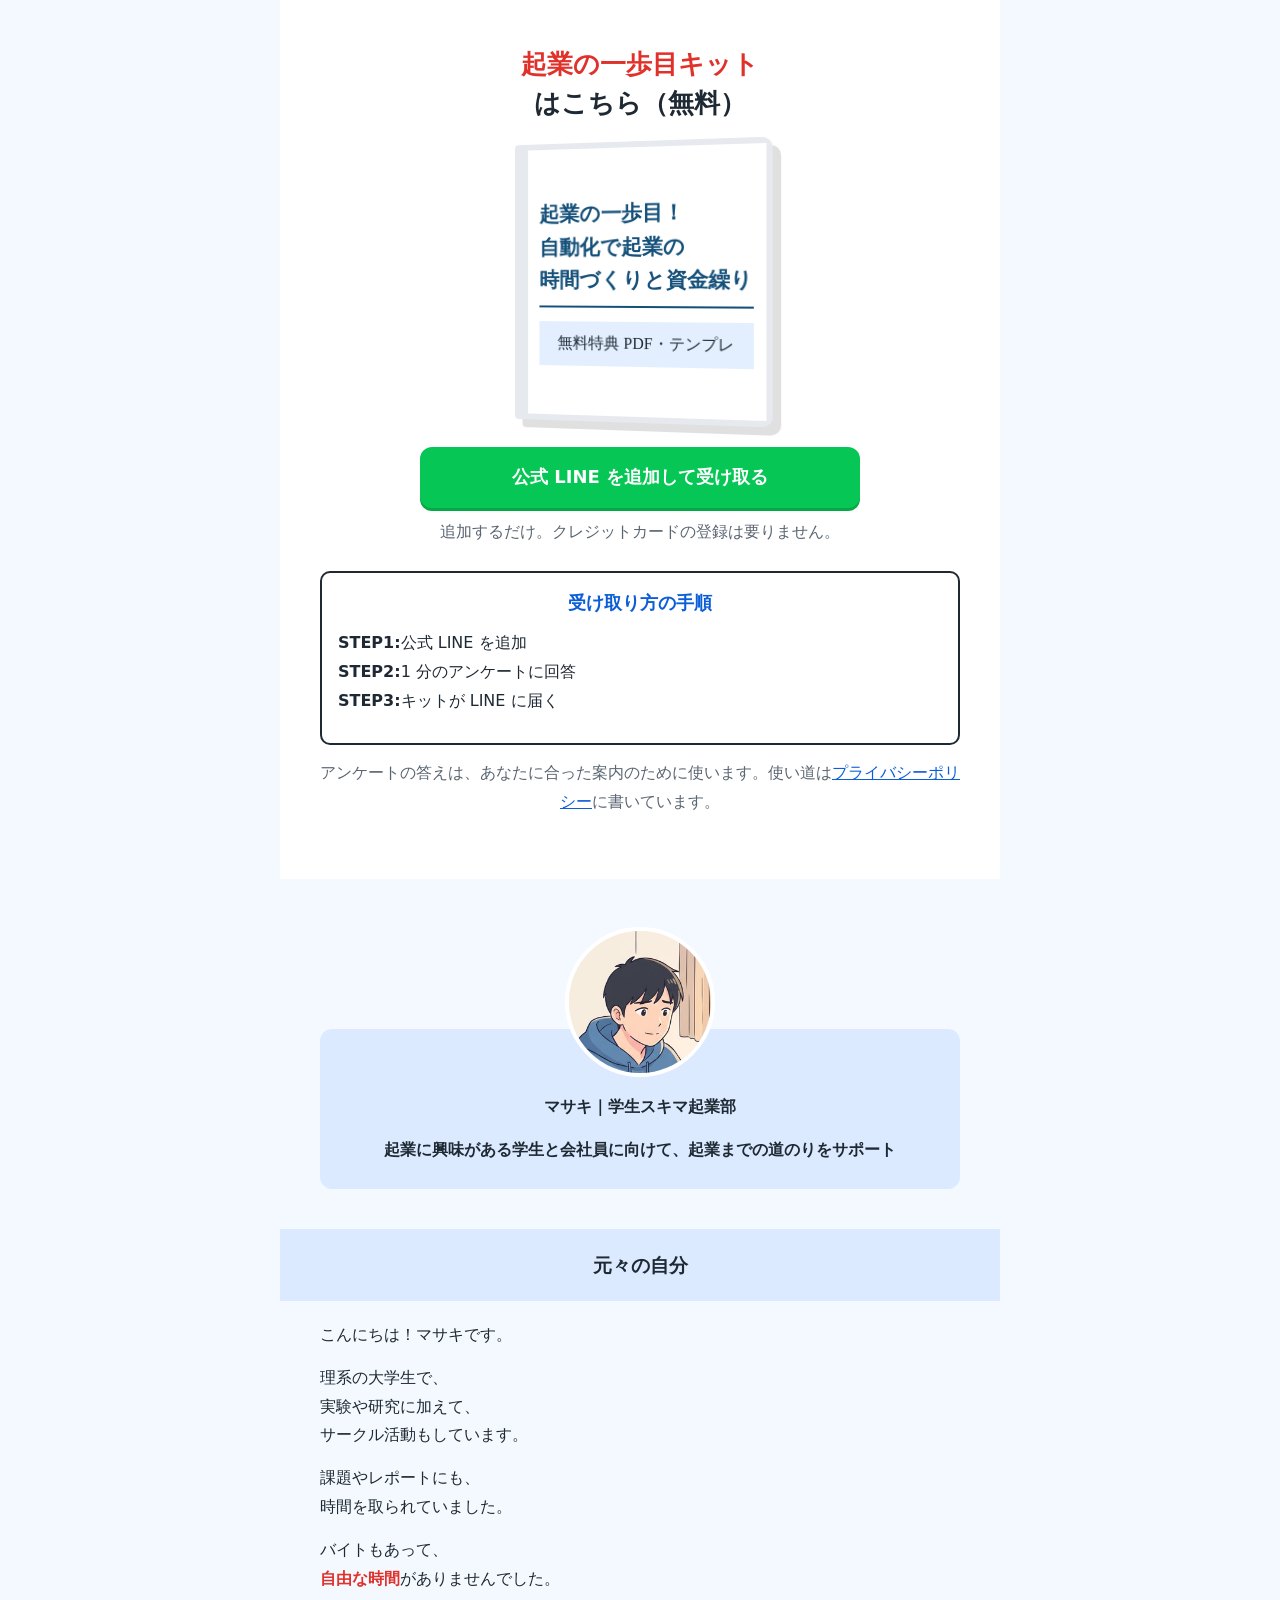
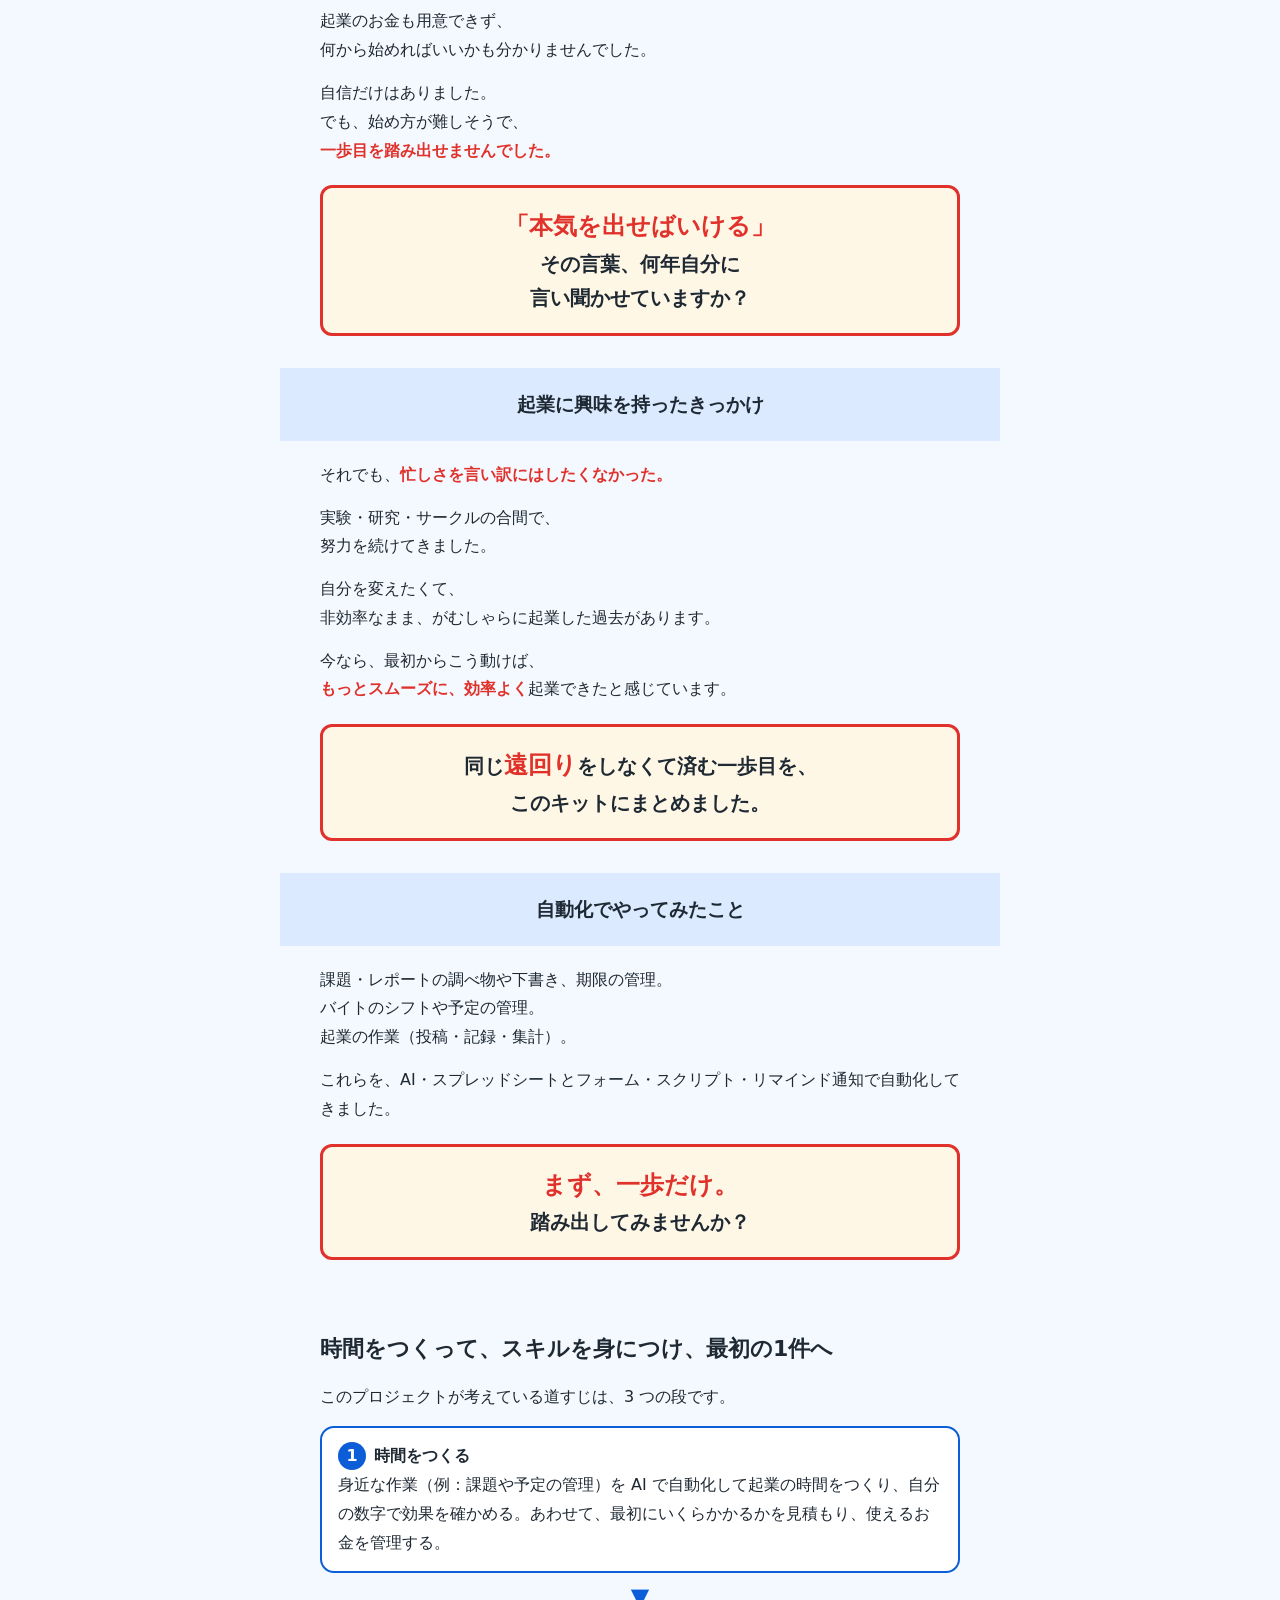
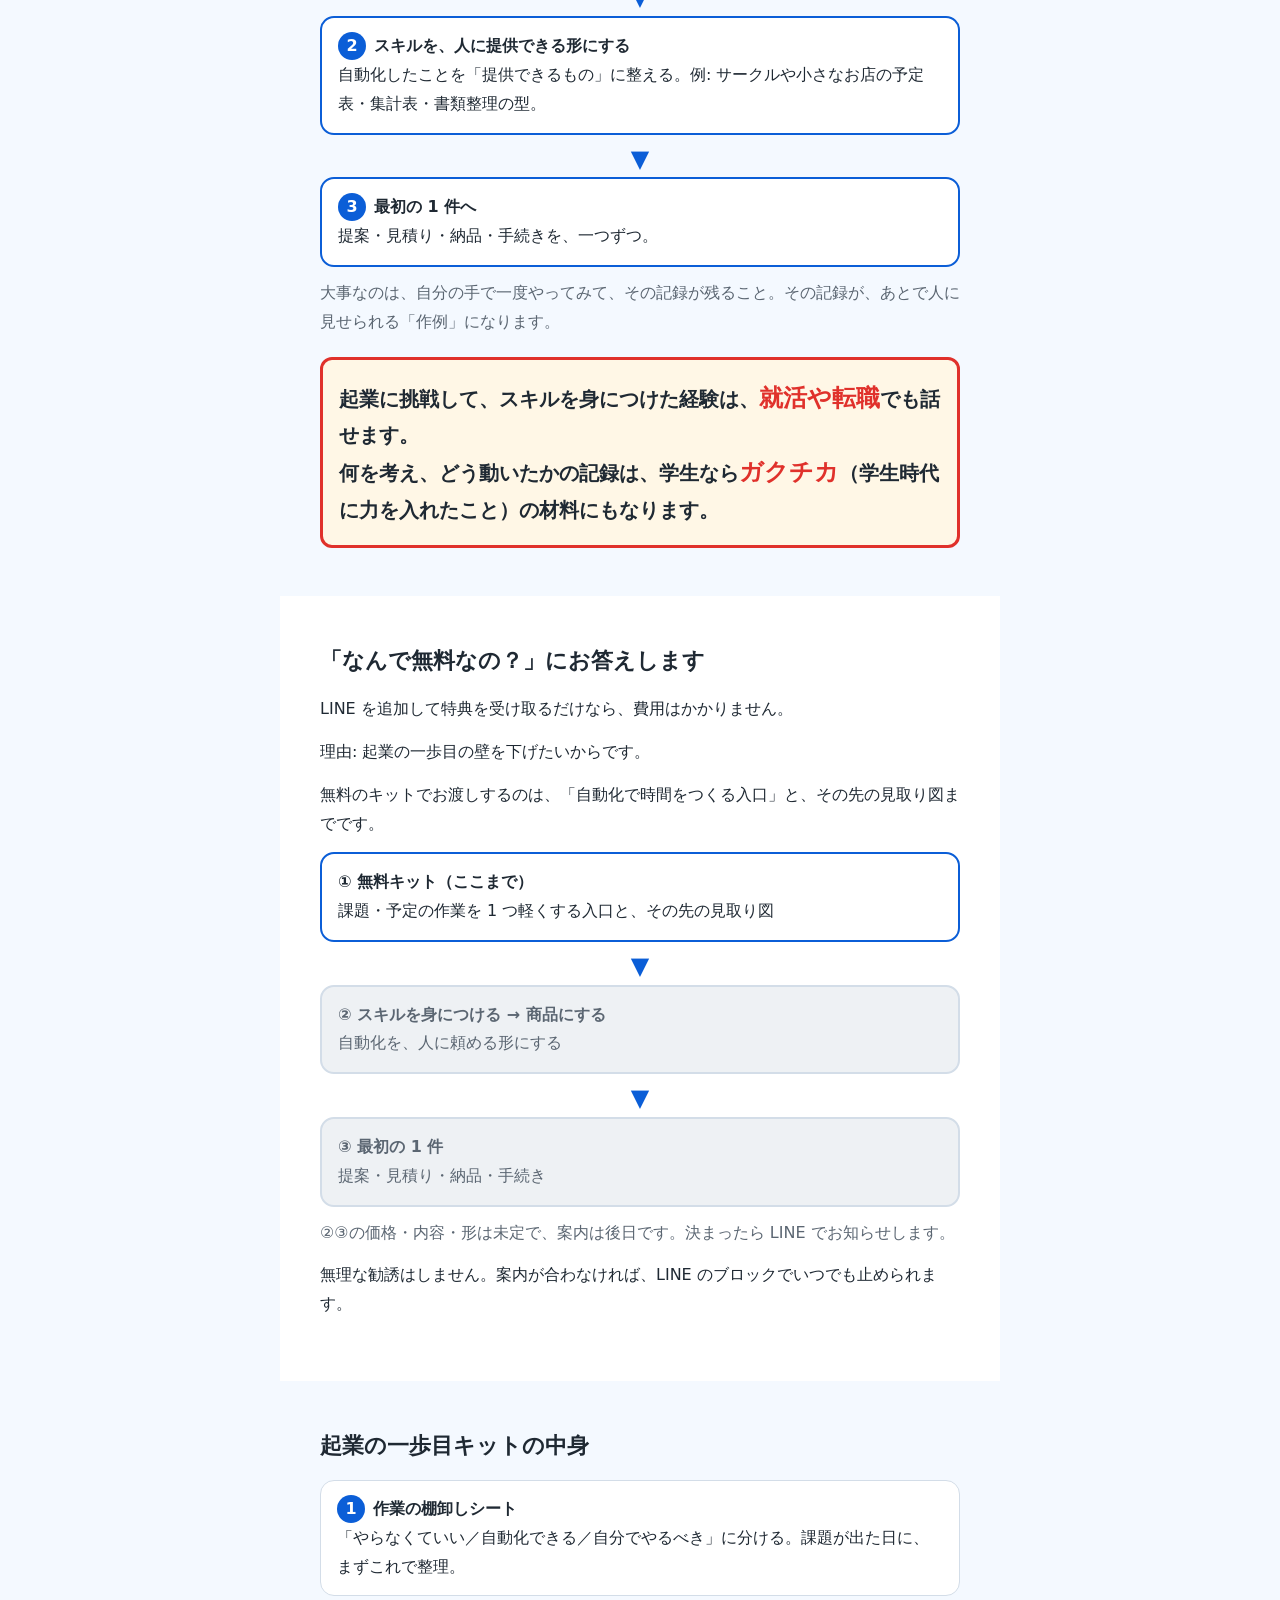
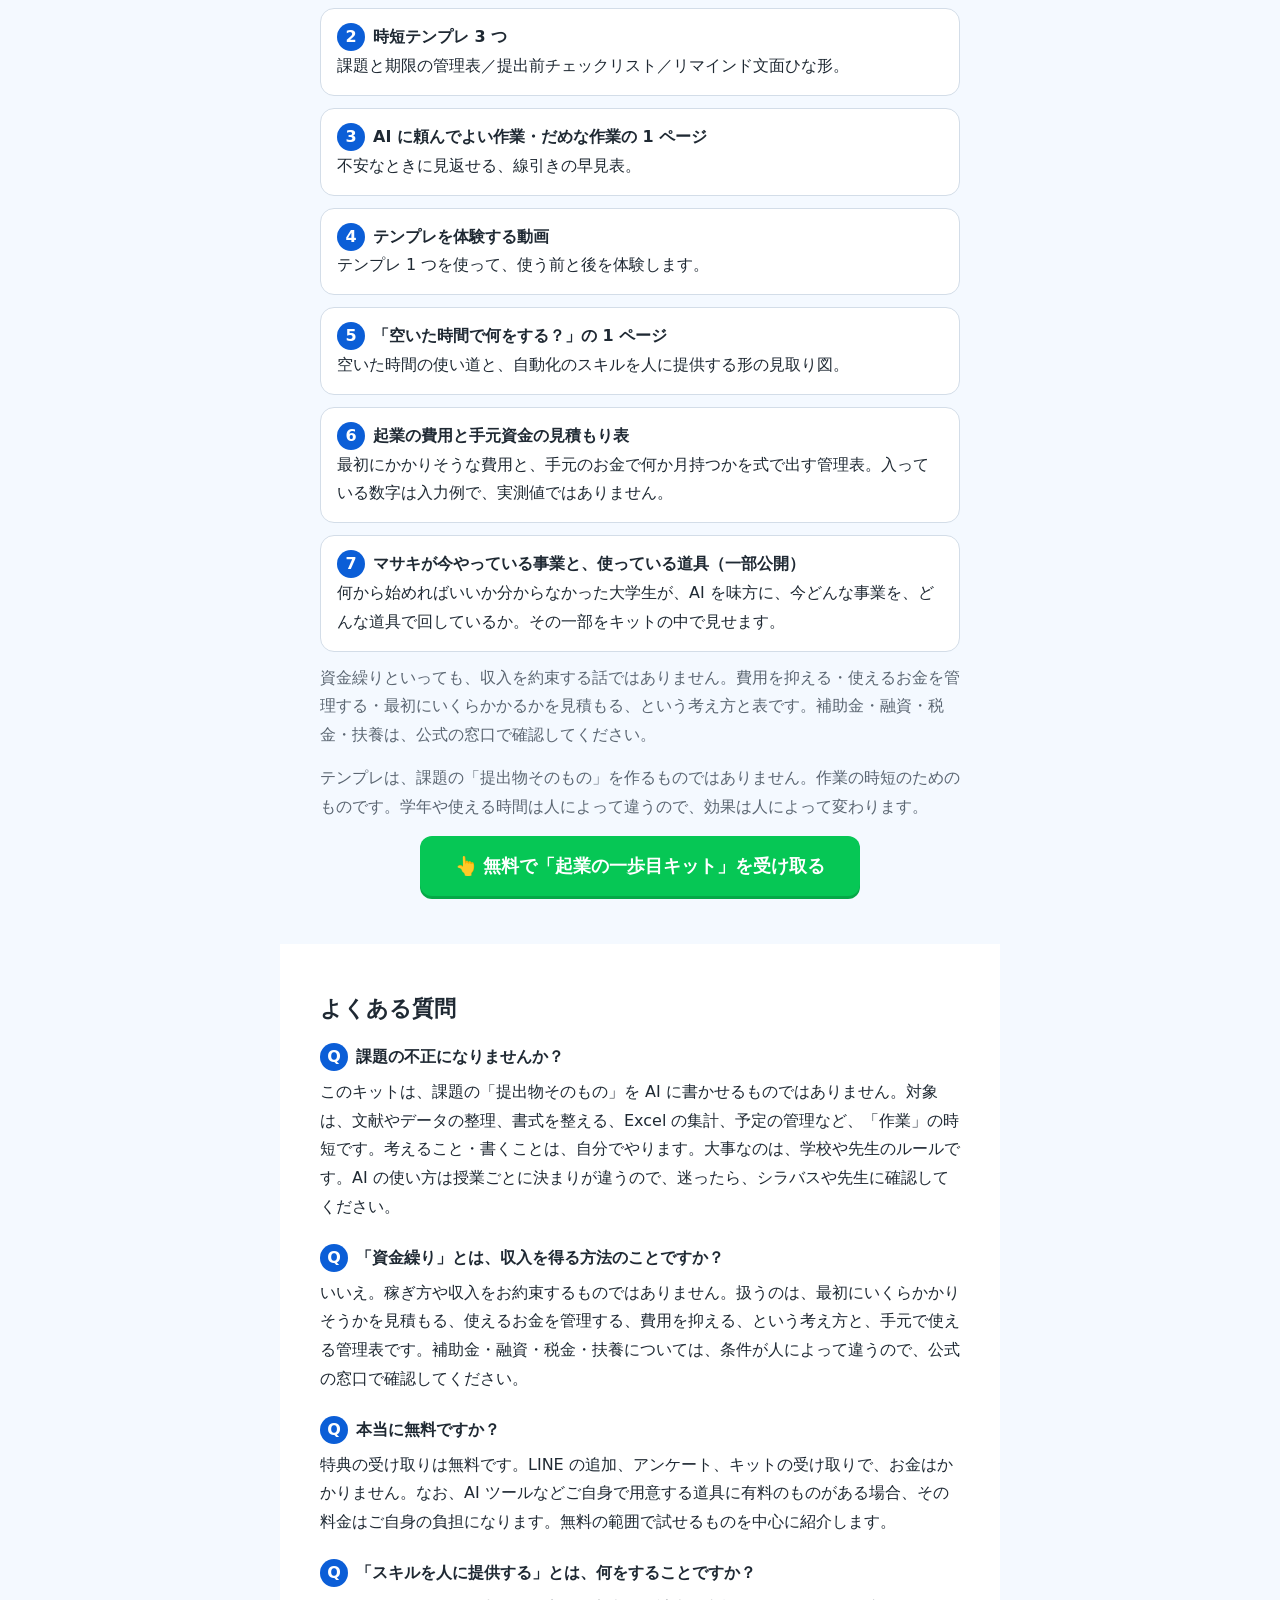
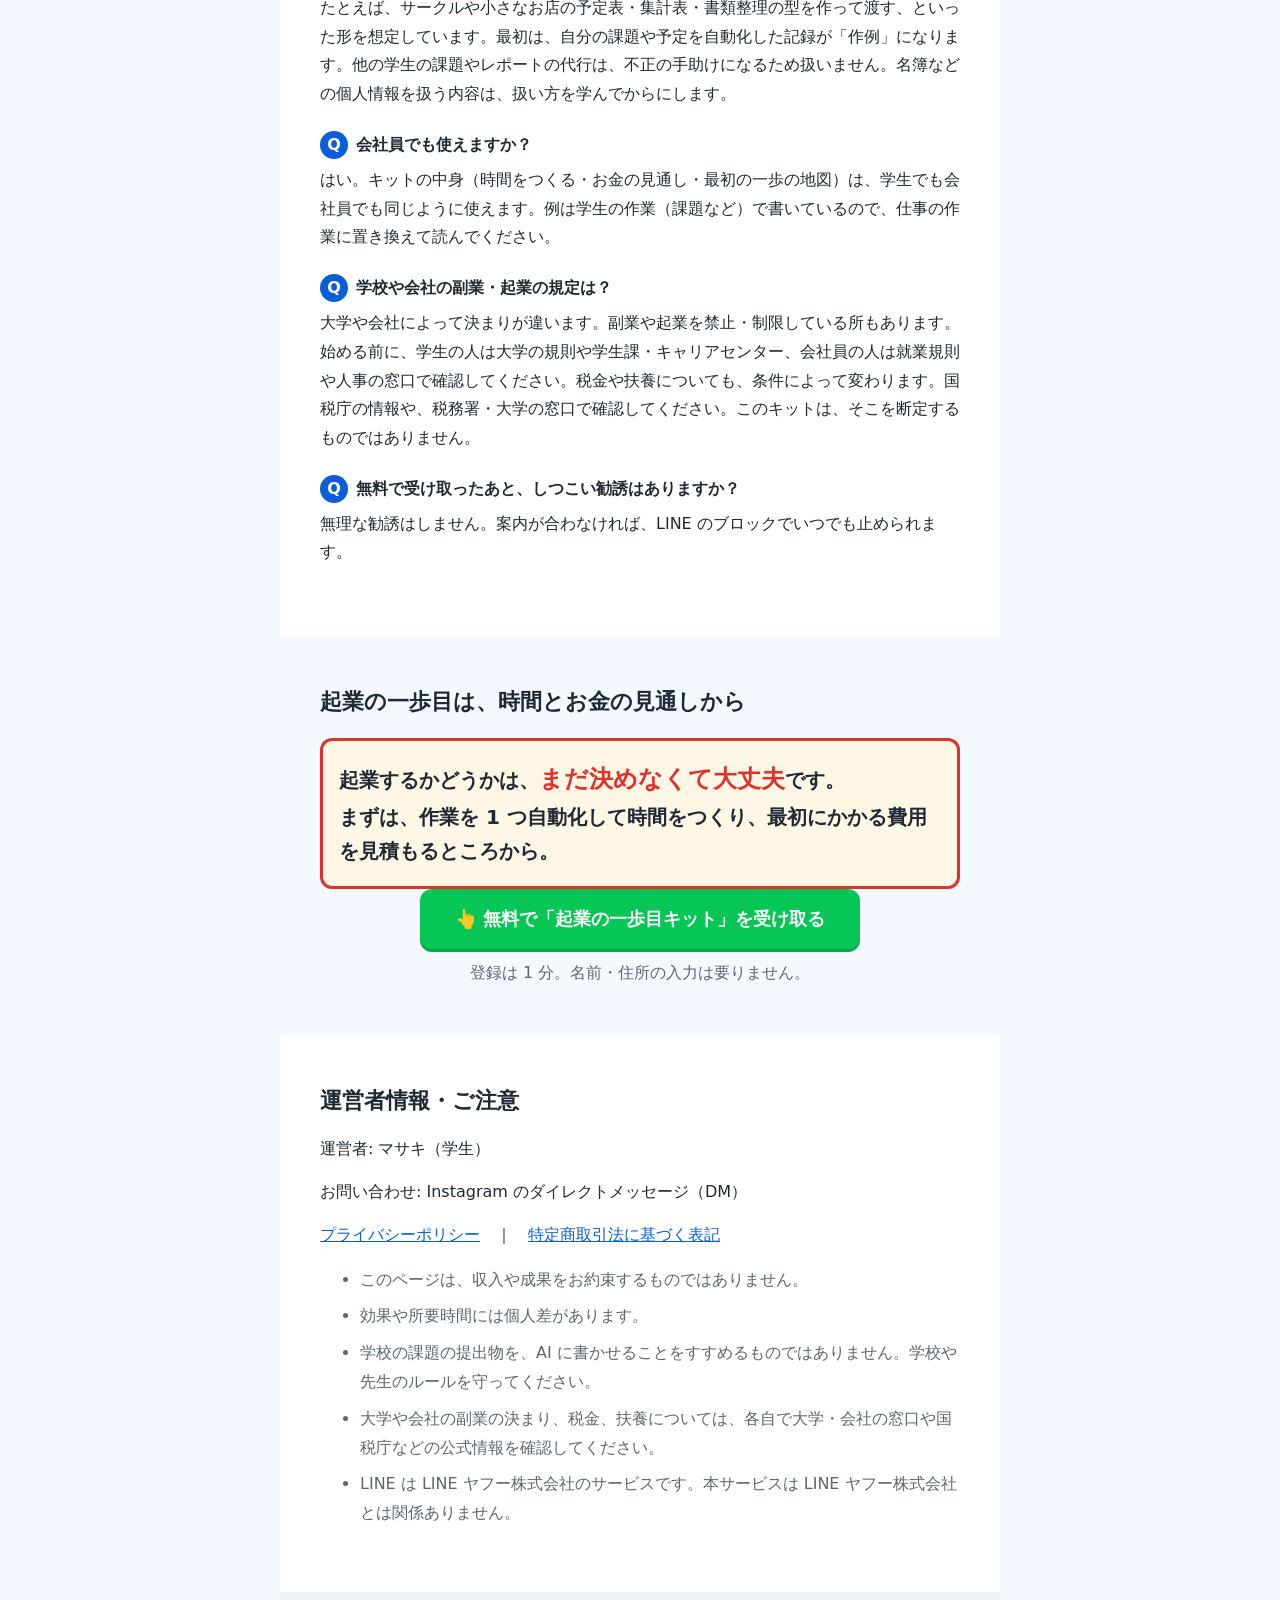
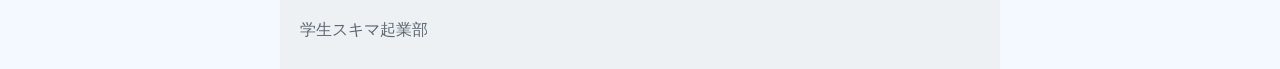
==== commit 4056c710: "LP の冒頭に背景動画を入れ、学生＋会社員の軸の文に更新。プライバシーのページを足した" ====
--- a/index.html
+++ b/index.html
@@ -24,17 +24,20 @@
 <div class="wrap">
 
 <!-- 1 フック（画像の型: 大見出し → 悩み → でも → 特典 → LINE → 手順 → 運営者 → 原体験） -->
-<section class="hero2">
-  <p class="h-small">学生で、起業に興味があるあなたへ</p>
+<section class="hero2 has-video">
+  <video class="hero-video" src="assets/hero_agent.mp4" poster="assets/hero_agent.jpg" autoplay muted loop playsinline preload="metadata" aria-hidden="true"></video>
+  <div class="hero-veil"></div>
+  <p class="h-small">学生も会社員も、起業に興味があるあなたへ</p>
   <h1 class="h-big">起業の<span class="h-em">時間</span>と<br><span class="h-em">お金の見通し</span></h1>
   <p class="h-small">を、自動化でつくる一歩目へ</p>
+  <p class="hero-note">イメージ映像（AI で生成）</p>
 </section>
 
 <section class="center-sec">
   <h2 class="blue">こんな悩みありませんか？</h2>
   <ul class="checklist">
     <li>起業してみたいが、<span class="r">お金</span>が無くて動けない…</li>
-    <li>課題やバイトで、<span class="r">自由な時間</span>が無い…</li>
+    <li>授業やバイト、仕事で、<span class="r">自由な時間</span>が無い…</li>
     <li>何から始めればいいのか、<span class="r">そもそも分からない</span>…</li>
     <li>「やってみよう」と思えないまま、時間だけが過ぎていく…</li>
   </ul>
@@ -44,7 +47,7 @@
     <li>身近な作業を<span class="r">1 つ自動化</span>して、起業に回す時間をつくる</li>
     <li>最初にかかる費用を<span class="r">見積もって</span>、手元のお金で何か月持つかを知る</li>
   </ul>
-  <p class="small">課題の自動化は、時間のつくり方の一例です。結果はお約束できませんが、最初の一歩の進め方は、キットにまとめています。</p>
+  <p class="small">課題や仕事の期限の管理を自動化するのは、時間のつくり方の一例です。結果はお約束できませんが、最初の一歩の進め方は、キットにまとめています。</p>
 </section>
 
 <section class="gift">
@@ -55,7 +58,7 @@
       <div class="book-m">無料特典 PDF・テンプレ</div>
     </div>
   </div>
-  <a class="btn" href="LINE_URL_TODO">公式 LINE を追加して受け取る</a>
+  <a class="btn" href="https://lin.ee/NAtQcFl">公式 LINE を追加して受け取る</a>
   <p class="btn-note">追加するだけ。クレジットカードの登録は要りません。</p>
   <div class="recv">
     <h3 class="blue">受け取り方の手順</h3>
@@ -68,7 +71,7 @@
   <img class="avatar avatar-img" src="assets/masaki_face.jpg" width="150" height="150" alt="マサキ（イメージ）">
   <div class="pcard">
     <p><strong>マサキ｜学生スキマ起業部</strong></p>
-    <p>起業に興味がある学生に向けて、起業までの道のりをサポート</p>
+    <p>起業に興味がある学生と会社員に向けて、起業までの道のりをサポート</p>
   </div>
 </section>
 
@@ -119,7 +122,7 @@
     <span class="num">3</span><strong>最初の 1 件へ</strong><br>提案・見積り・納品・手続きを、一つずつ。
   </div>
   <p class="small" style="margin-top:12px">大事なのは、自分の手で一度やってみて、その記録が残ること。その記録が、あとで人に見せられる「作例」になります。</p>
-  <p class="kyocho">起業に挑戦して、スキルを身につけた経験は、<span class="r">就活</span>でも話せます。<br>何を考え、どう動いたかの記録は、そのまま<span class="r">ガクチカ</span>（学生時代に力を入れたこと）の材料になります。</p>
+  <p class="kyocho">起業に挑戦して、スキルを身につけた経験は、<span class="r">就活や転職</span>でも話せます。<br>何を考え、どう動いたかの記録は、学生なら<span class="r">ガクチカ</span>（学生時代に力を入れたこと）の材料にもなります。</p>
 </section>
 
 
@@ -156,7 +159,7 @@
   <div class="card"><span class="num">7</span><strong>マサキが今やっている事業と、使っている道具（一部公開）</strong><br>何から始めればいいか分からなかった大学生が、AI を味方に、今どんな事業を、どんな道具で回しているか。その一部をキットの中で見せます。</div>
   <p class="small">資金繰りといっても、収入を約束する話ではありません。費用を抑える・使えるお金を管理する・最初にいくらかかるかを見積もる、という考え方と表です。補助金・融資・税金・扶養は、公式の窓口で確認してください。</p>
   <p class="small">テンプレは、課題の「提出物そのもの」を作るものではありません。作業の時短のためのものです。学年や使える時間は人によって違うので、効果は人によって変わります。</p>
-  <a class="btn" href="LINE_URL_TODO">👆 無料で「起業の一歩目キット」を受け取る</a>
+  <a class="btn" href="https://lin.ee/NAtQcFl">👆 無料で「起業の一歩目キット」を受け取る</a>
 </section>
 
 <!-- 8 Q&A -->
@@ -179,8 +182,12 @@
     <p>たとえば、サークルや小さなお店の予定表・集計表・書類整理の型を作って渡す、といった形を想定しています。最初は、自分の課題や予定を自動化した記録が「作例」になります。他の学生の課題やレポートの代行は、不正の手助けになるため扱いません。名簿などの個人情報を扱う内容は、扱い方を学んでからにします。</p>
   </div>
   <div class="qa">
-    <div class="q">学校の副業・起業の規定は？</div>
-    <p>大学によって決まりが違います。副業や起業を禁止・制限している学校もあります。始める前に、自分の大学の規則や、学生課・キャリアセンターに確認してください。税金や扶養についても、条件によって変わります。国税庁の情報や、税務署・大学の窓口で確認してください。このキットは、そこを断定するものではありません。</p>
+    <div class="q">会社員でも使えますか？</div>
+    <p>はい。キットの中身（時間をつくる・お金の見通し・最初の一歩の地図）は、学生でも会社員でも同じように使えます。例は学生の作業（課題など）で書いているので、仕事の作業に置き換えて読んでください。</p>
+  </div>
+  <div class="qa">
+    <div class="q">学校や会社の副業・起業の規定は？</div>
+    <p>大学や会社によって決まりが違います。副業や起業を禁止・制限している所もあります。始める前に、学生の人は大学の規則や学生課・キャリアセンター、会社員の人は就業規則や人事の窓口で確認してください。税金や扶養についても、条件によって変わります。国税庁の情報や、税務署・大学の窓口で確認してください。このキットは、そこを断定するものではありません。</p>
   </div>
   <div class="qa">
     <div class="q">無料で受け取ったあと、しつこい勧誘はありますか？</div>
@@ -192,7 +199,7 @@
 <section>
   <h2>起業の一歩目は、時間とお金の見通しから</h2>
   <p class="kyocho">起業するかどうかは、<span class="r">まだ決めなくて大丈夫</span>です。<br>まずは、作業を 1 つ自動化して時間をつくり、最初にかかる費用を見積もるところから。</p>
-  <a class="btn" href="LINE_URL_TODO">👆 無料で「起業の一歩目キット」を受け取る</a>
+  <a class="btn" href="https://lin.ee/NAtQcFl">👆 無料で「起業の一歩目キット」を受け取る</a>
   <p class="btn-note">登録は 1 分。名前・住所の入力は要りません。</p>
 </section>
 
@@ -206,7 +213,7 @@
     <li>このページは、収入や成果をお約束するものではありません。</li>
     <li>効果や所要時間には個人差があります。</li>
     <li>学校の課題の提出物を、AI に書かせることをすすめるものではありません。学校や先生のルールを守ってください。</li>
-    <li>大学の副業規定、税金、扶養については、各自で大学の窓口や国税庁などの公式情報を確認してください。</li>
+    <li>大学や会社の副業の決まり、税金、扶養については、各自で大学・会社の窓口や国税庁などの公式情報を確認してください。</li>
     <li>LINE は LINE ヤフー株式会社のサービスです。本サービスは LINE ヤフー株式会社とは関係ありません。</li>
   </ul>
 </section>
--- a/assets/style.css
+++ b/assets/style.css
@@ -150,3 +150,11 @@
 .kyocho { margin: 20px 0 0; padding: 18px 16px; font-size: 20px; font-weight: 700; line-height: 1.7; background: #fff7e6; border: 3px solid #e0312b; border-radius: 12px; }
 .kyocho .r { font-size: 24px; }
 .story-body .kyocho { text-align: center; }
+
+/* 冒頭の背景動画（2026-11-25）。動画が無い・止まる時は .hero2 の色がそのまま出る */
+.hero2.has-video { position: relative; overflow: hidden; padding: 96px 20px 88px; }
+.hero2.has-video > *:not(.hero-video):not(.hero-veil) { position: relative; z-index: 2; }
+.hero-video { position: absolute; inset: 0; width: 100%; height: 100%; object-fit: cover; z-index: 0; }
+.hero-veil { position: absolute; inset: 0; z-index: 1; background: linear-gradient(180deg, rgba(11,42,74,.55) 0%, rgba(11,42,74,.35) 50%, rgba(11,42,74,.65) 100%); }
+.hero-note { position: absolute !important; right: 10px; bottom: 8px; margin: 0; font-size: 11px; opacity: .8; }
+@media (prefers-reduced-motion: reduce) { .hero-video { display: none; } }
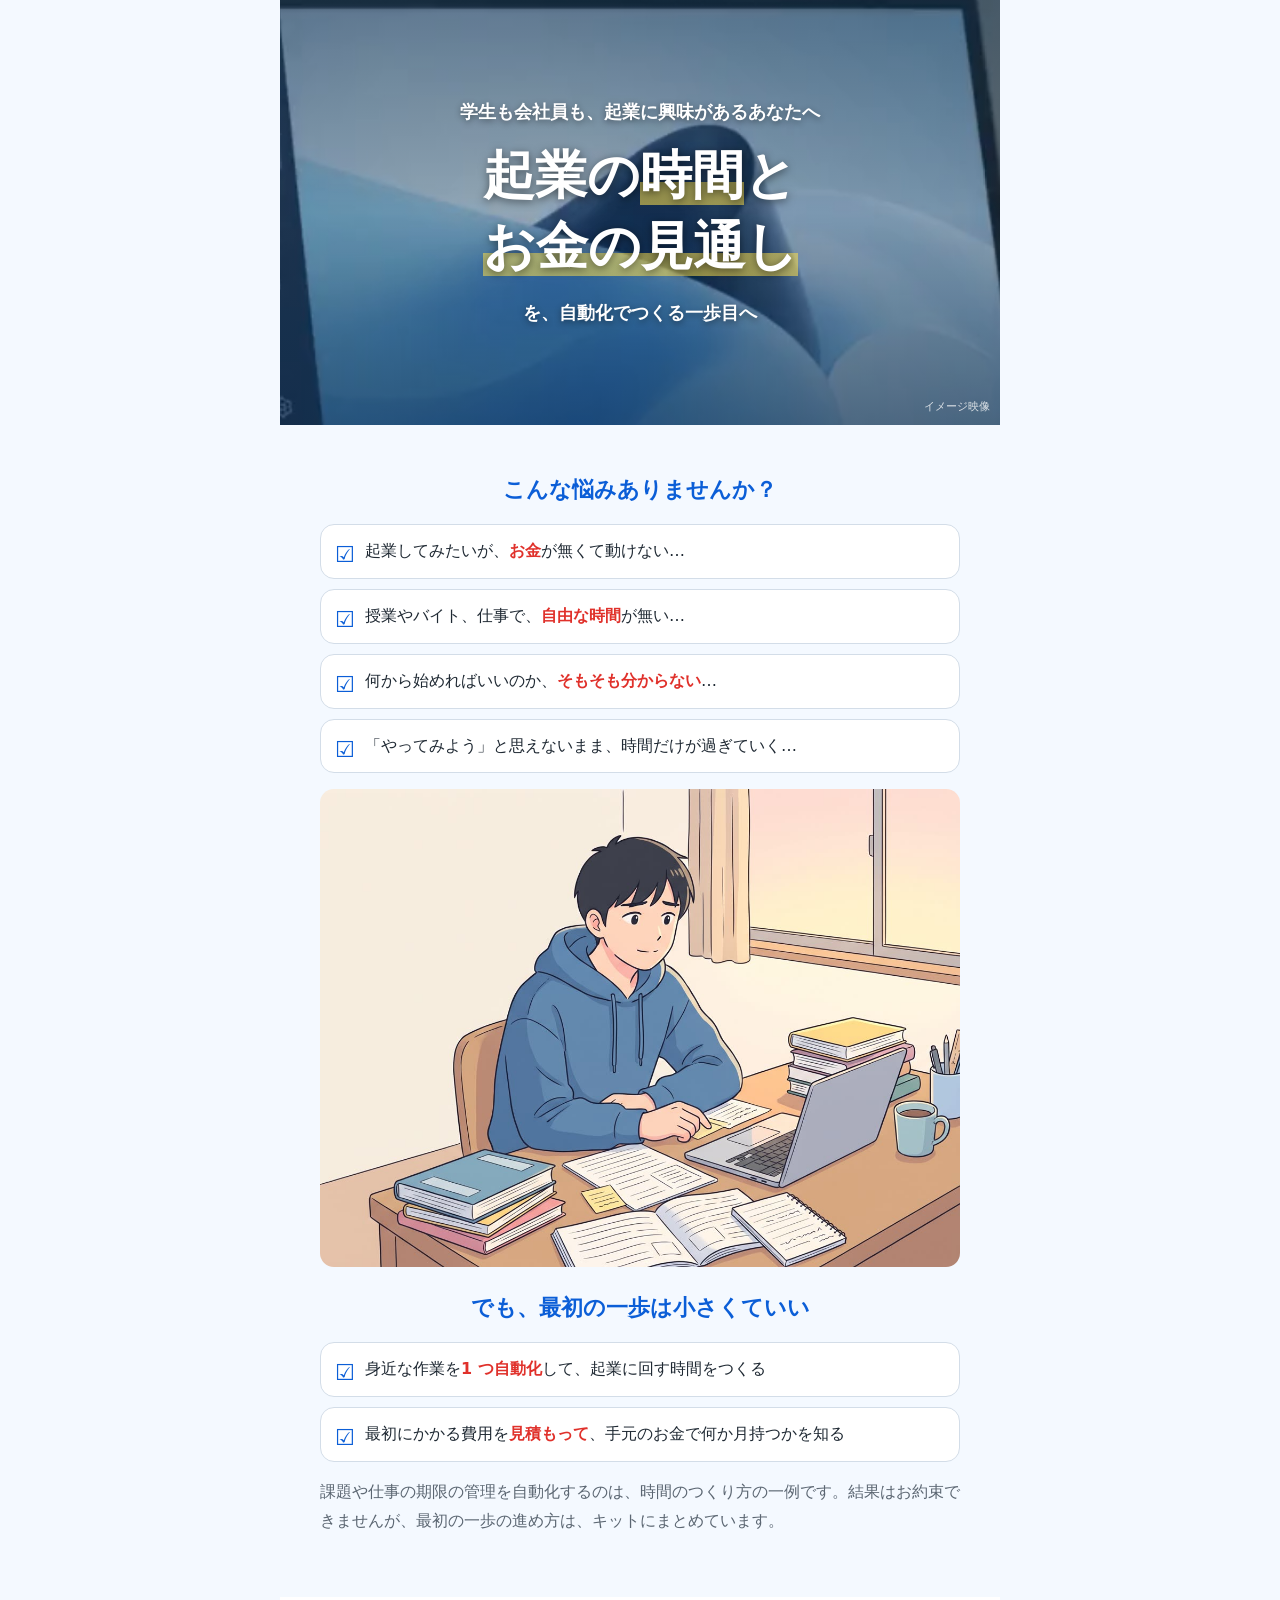
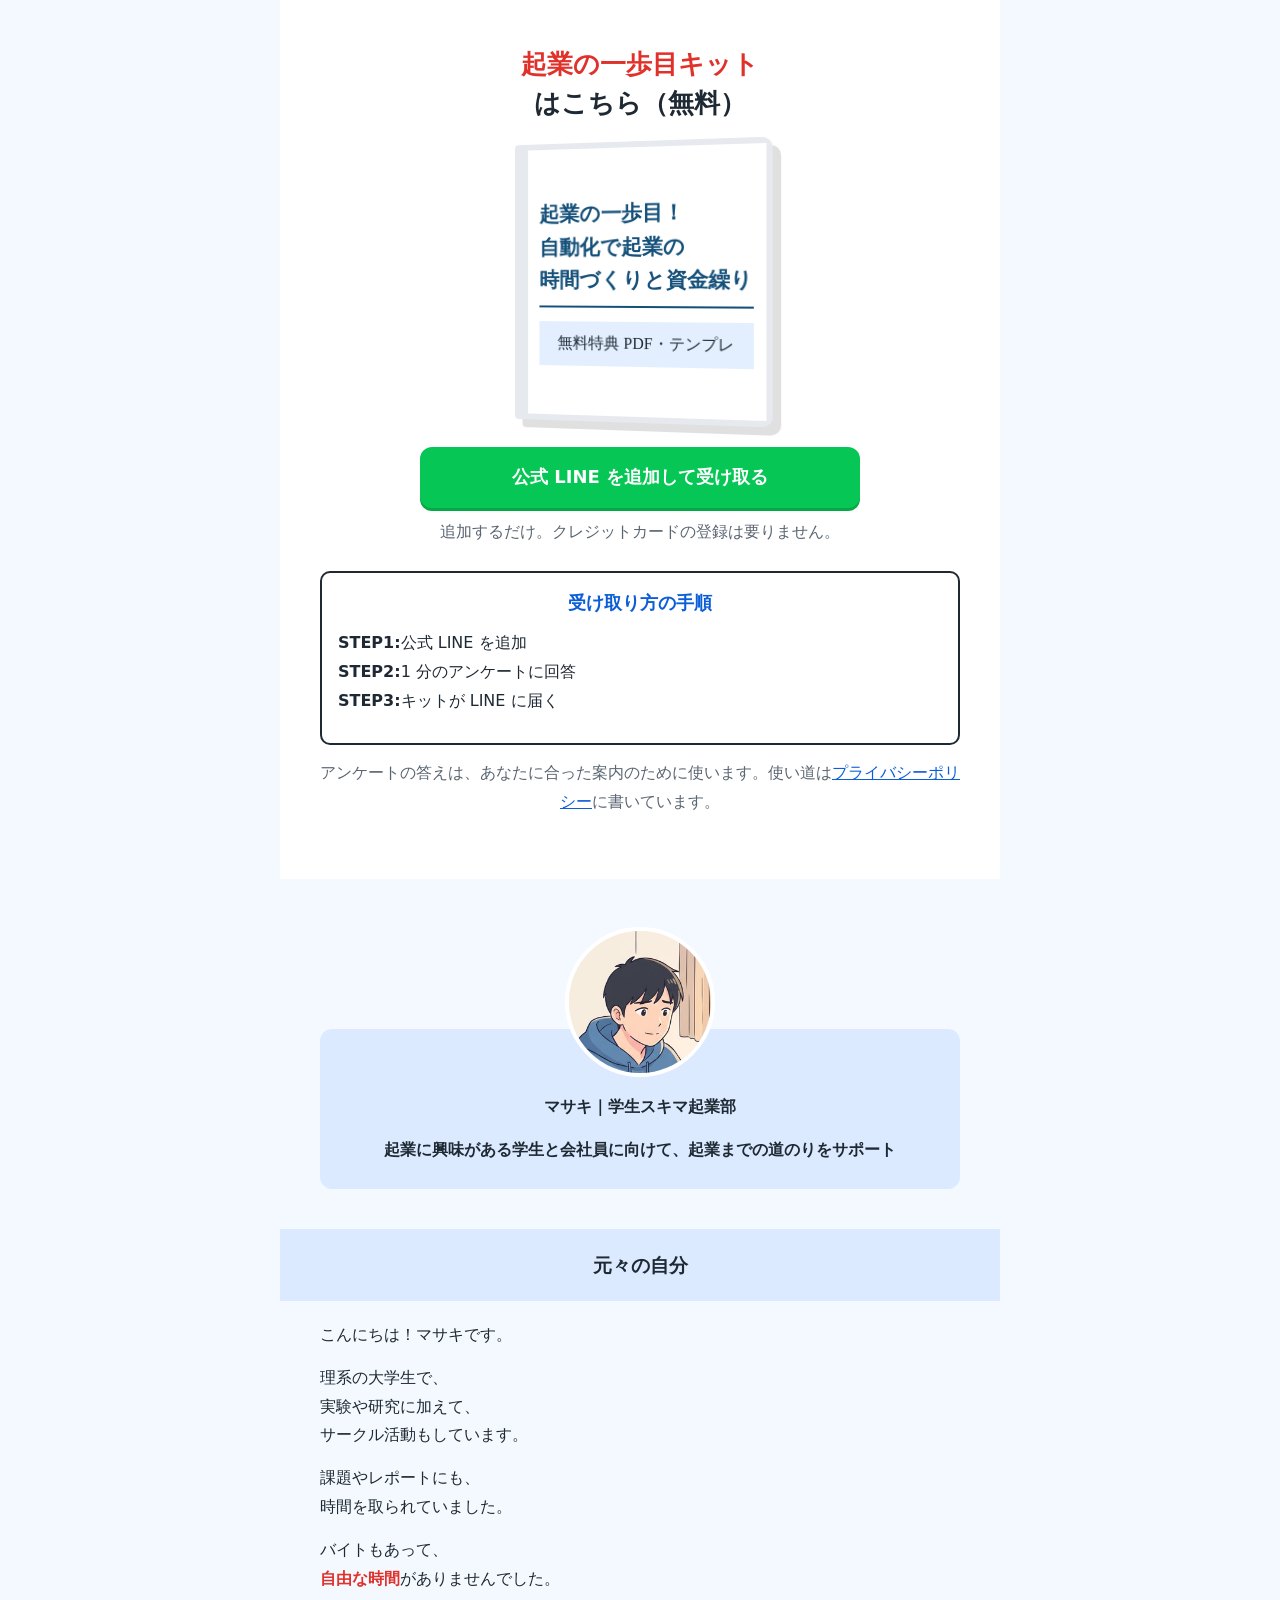
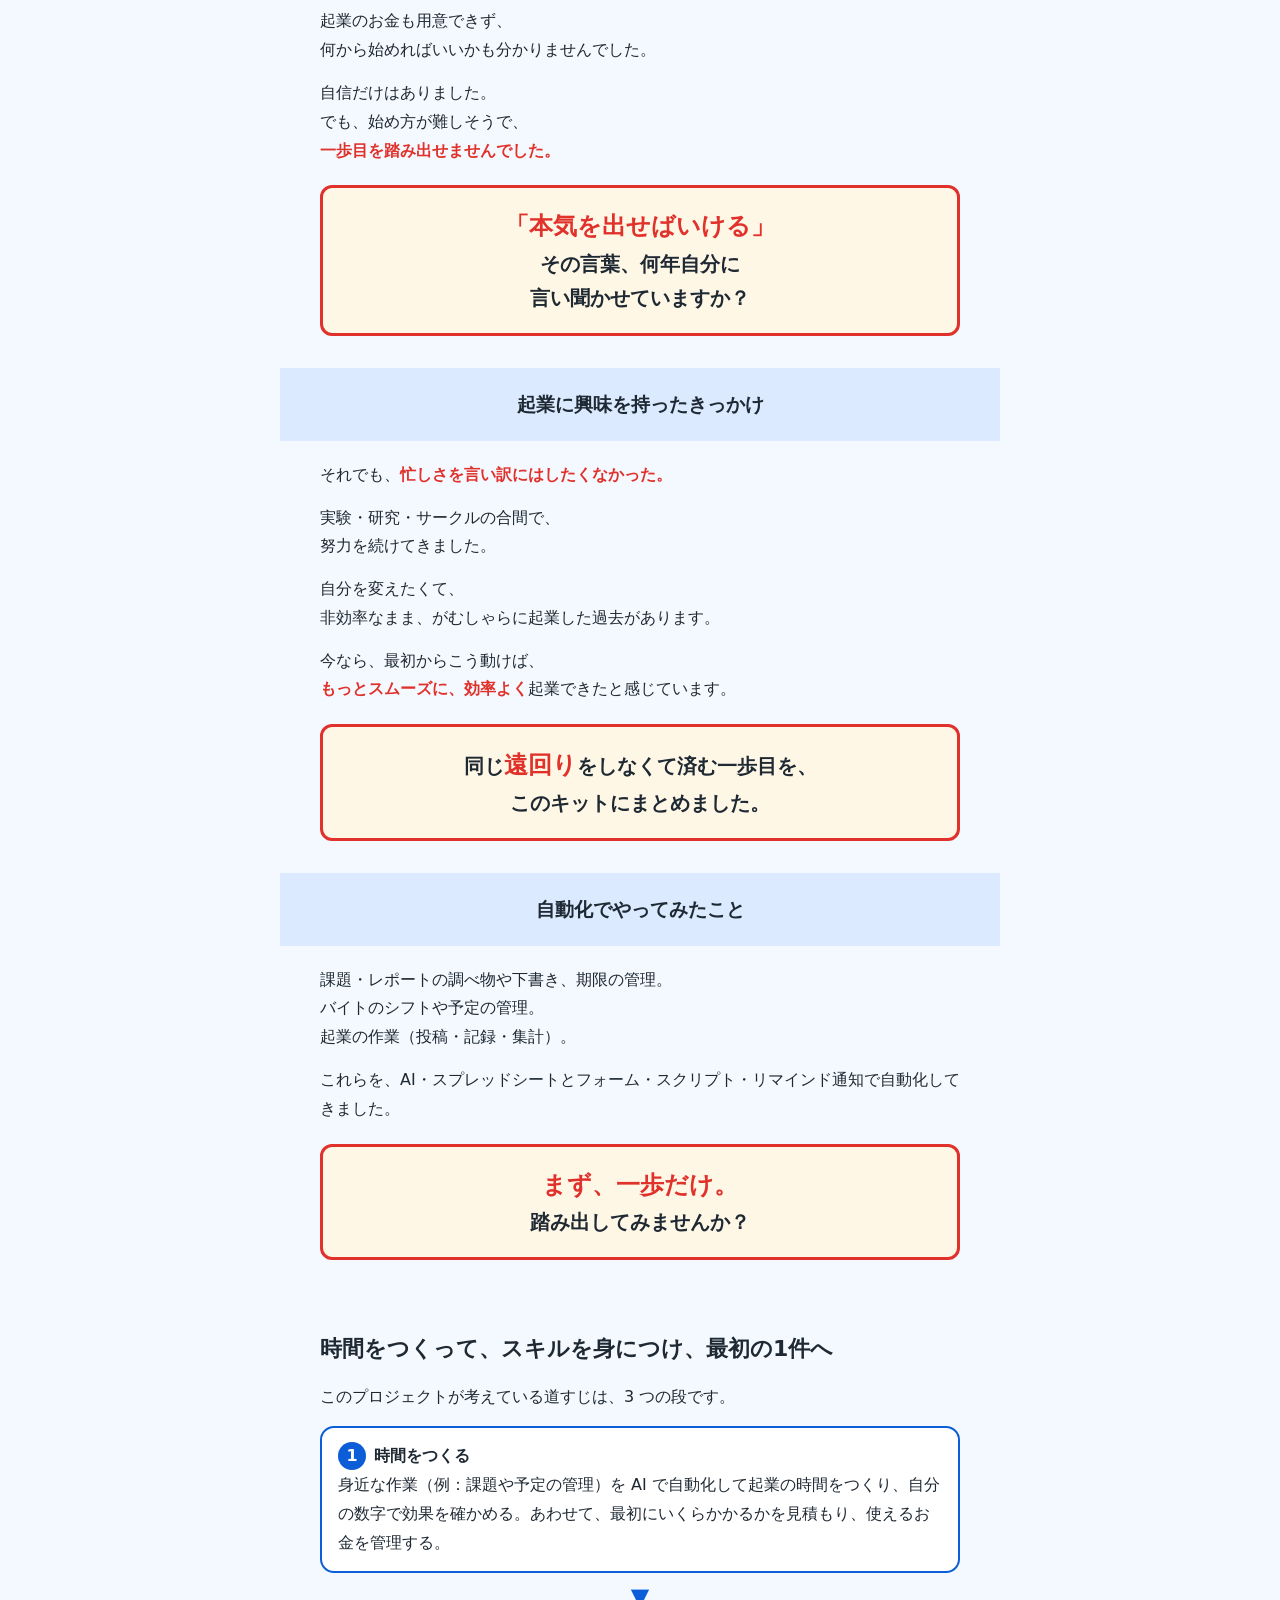
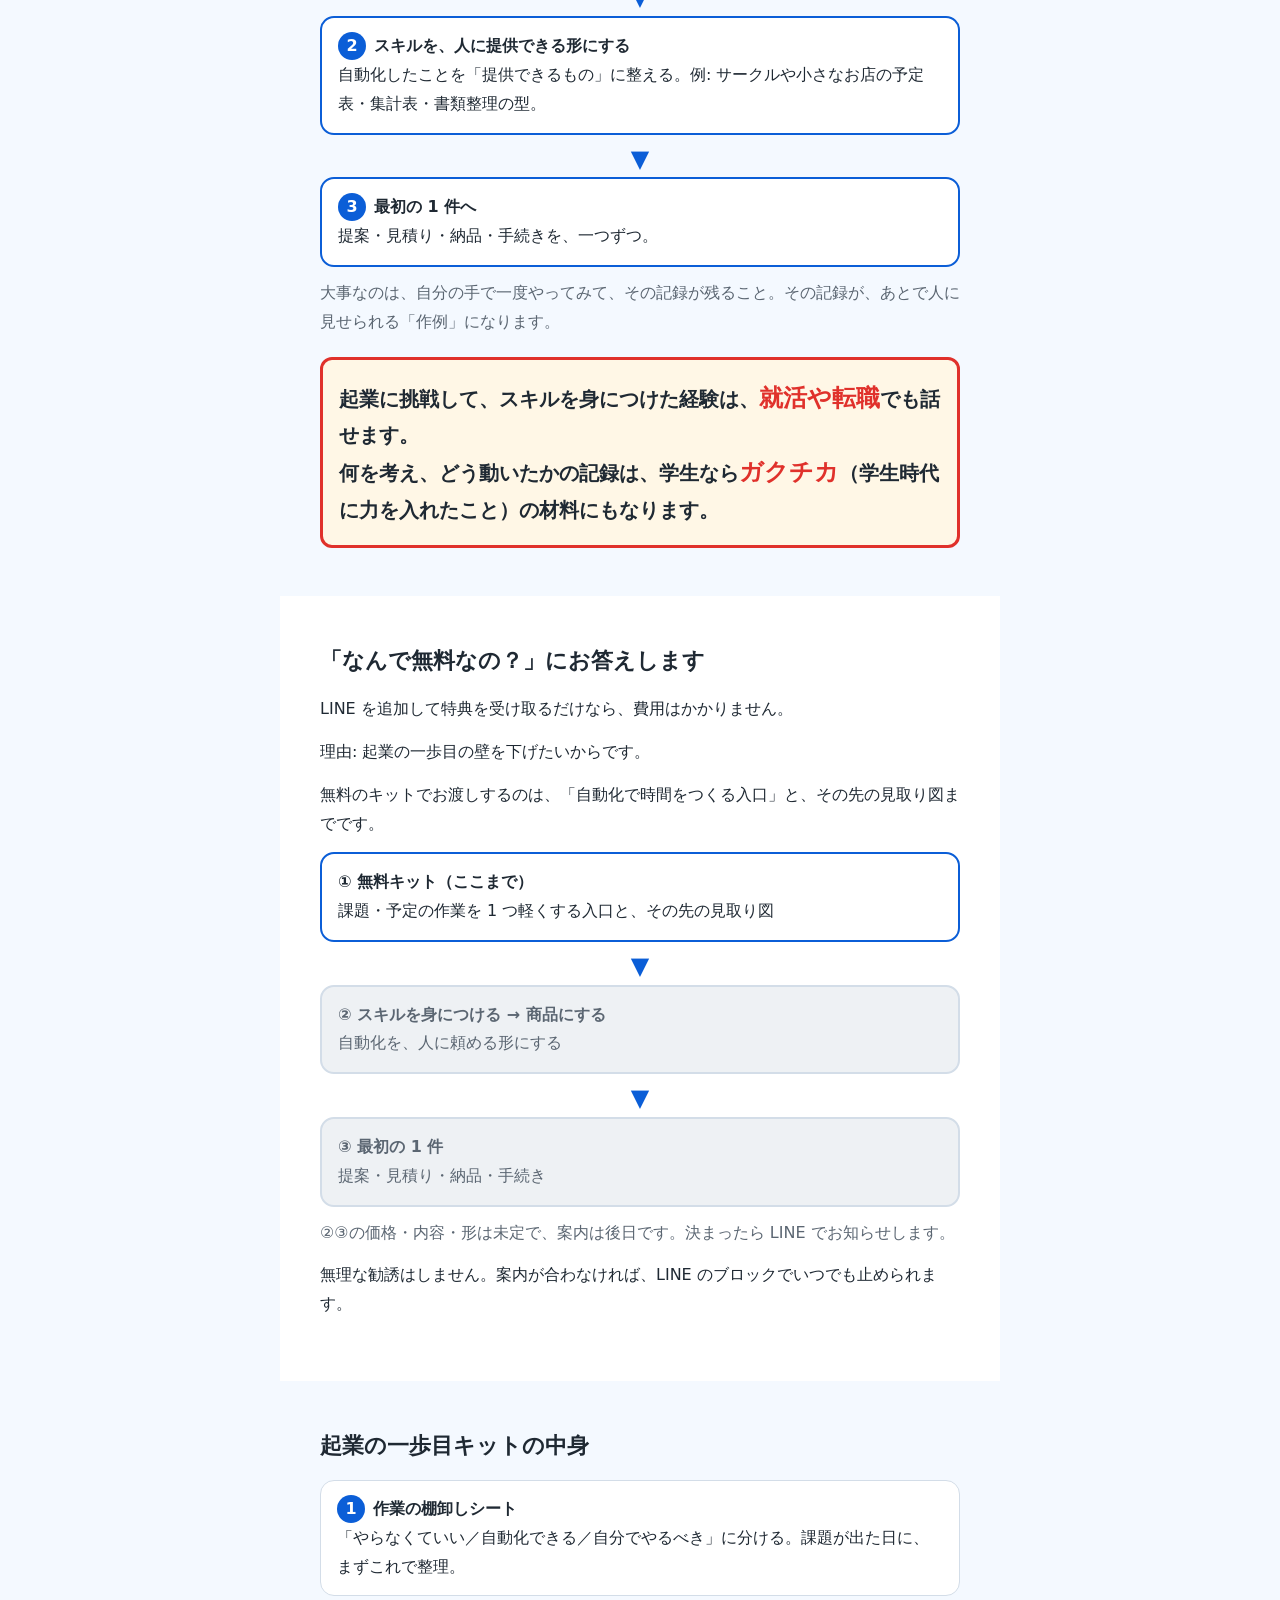
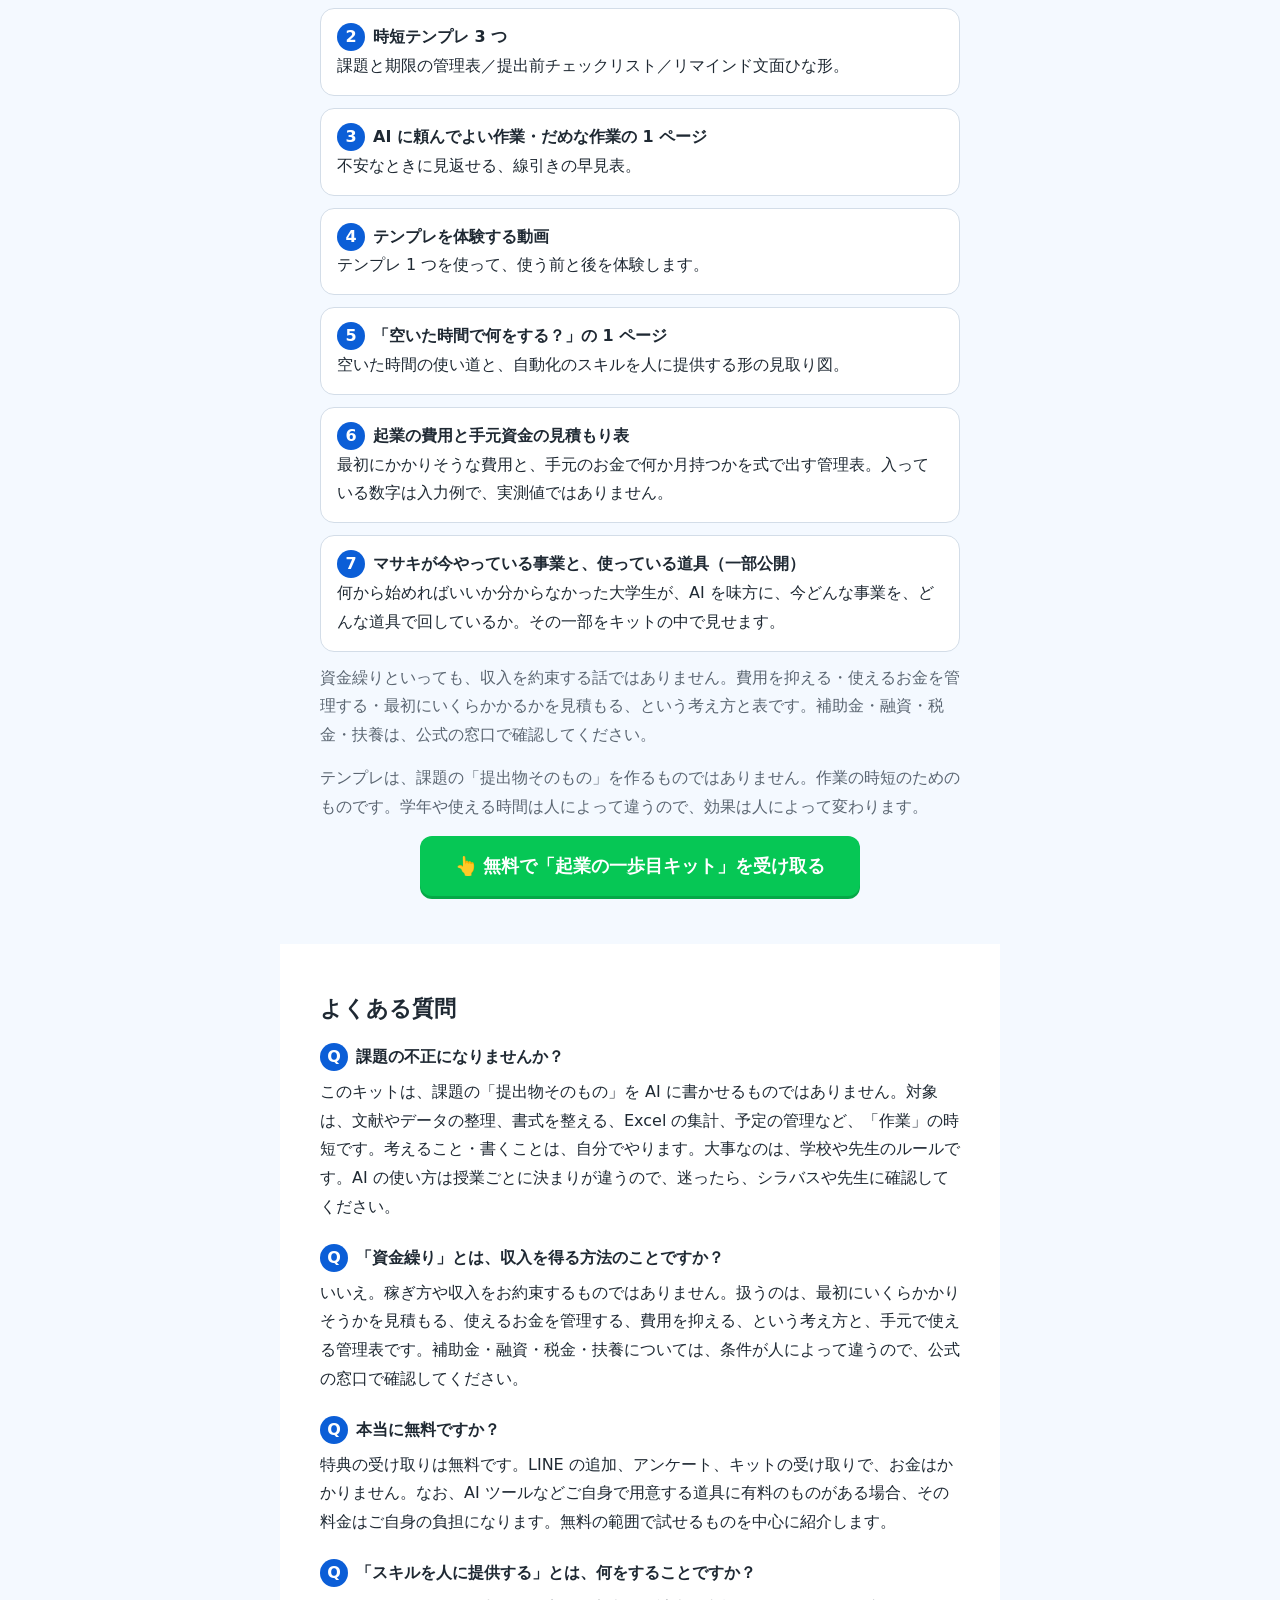
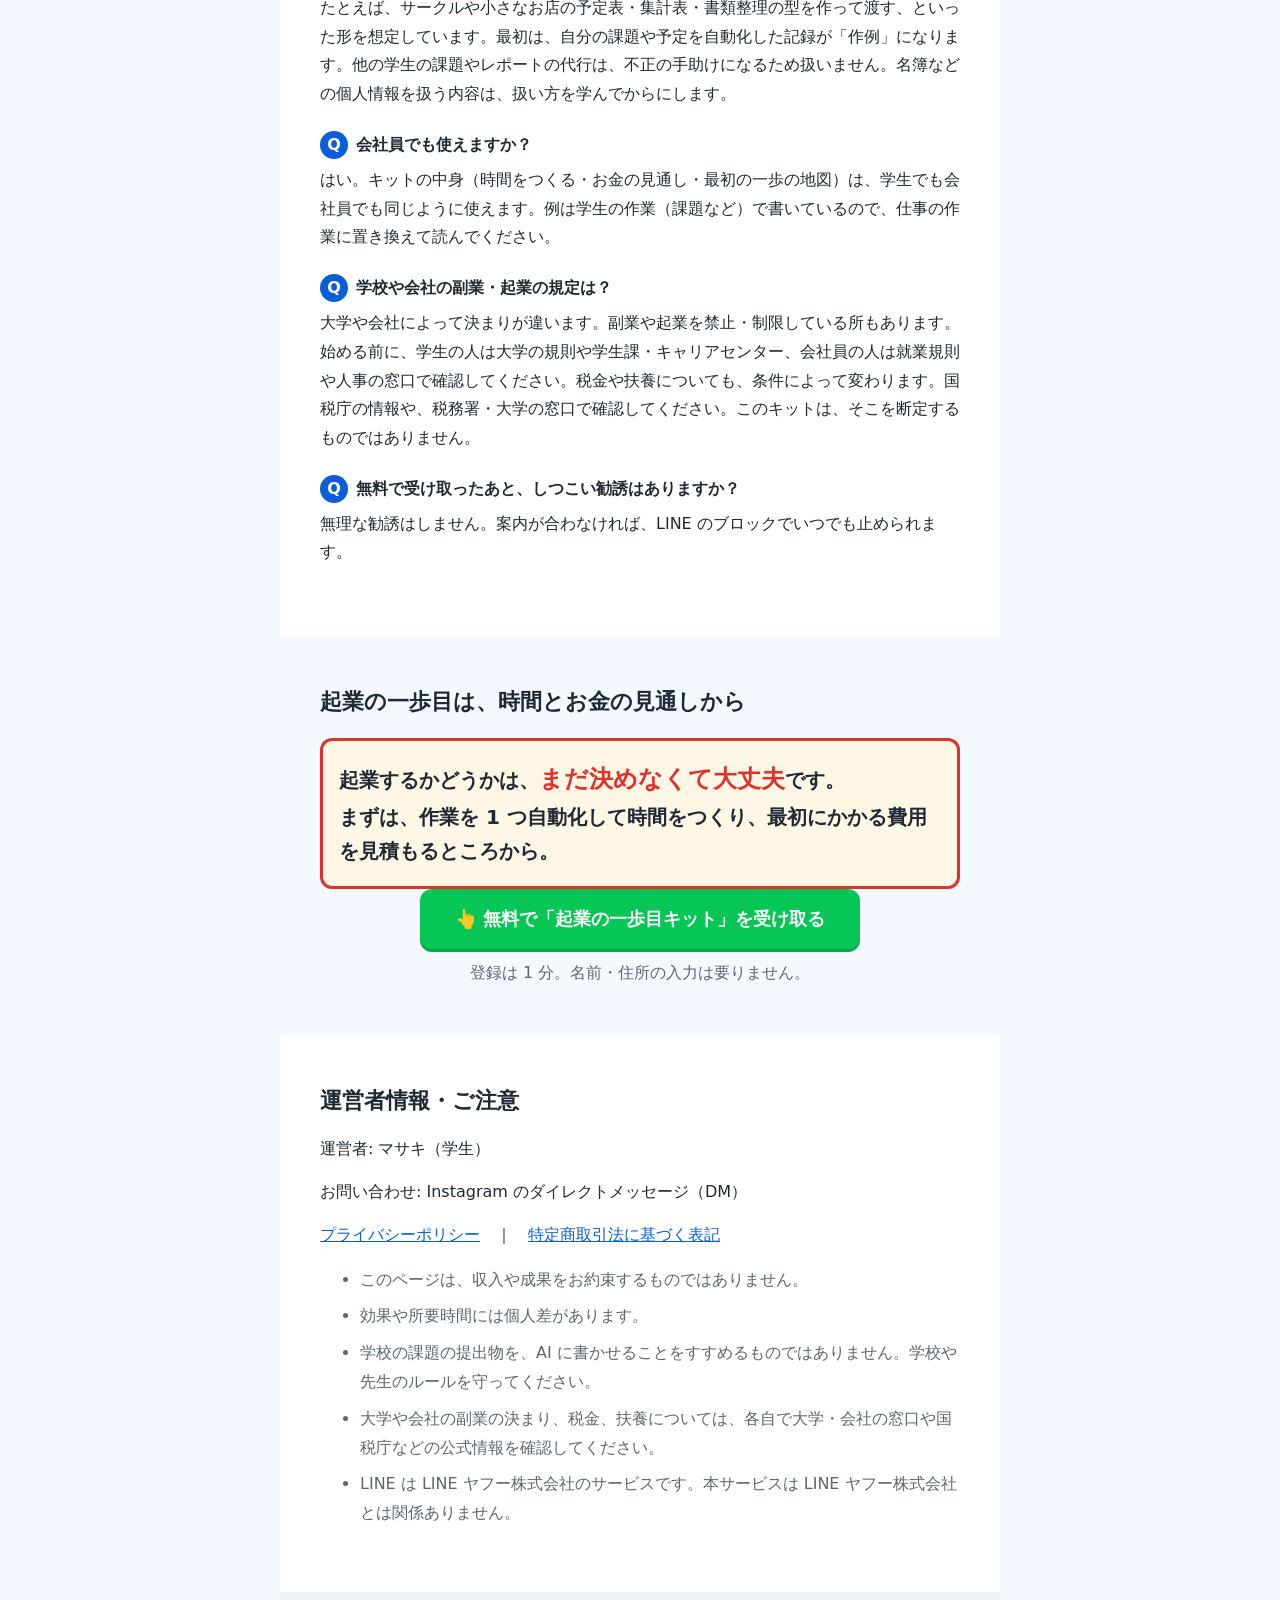
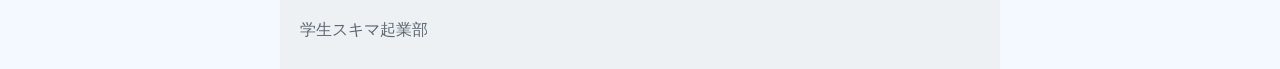
==== commit d9ebf443: "冒頭動画を、パソコンへ寄って画面の中で自動化が進む版に差し替えた" ====
--- a/index.html
+++ b/index.html
@@ -25,12 +25,12 @@
 
 <!-- 1 フック（画像の型: 大見出し → 悩み → でも → 特典 → LINE → 手順 → 運営者 → 原体験） -->
 <section class="hero2 has-video">
-  <video class="hero-video" src="assets/hero_agent.mp4" poster="assets/hero_agent.jpg" autoplay muted loop playsinline preload="metadata" aria-hidden="true"></video>
+  <video class="hero-video" src="assets/hero_agent_v2.mp4" poster="assets/hero_agent_v2.jpg" autoplay muted loop playsinline preload="metadata" aria-hidden="true"></video>
   <div class="hero-veil"></div>
   <p class="h-small">学生も会社員も、起業に興味があるあなたへ</p>
   <h1 class="h-big">起業の<span class="h-em">時間</span>と<br><span class="h-em">お金の見通し</span></h1>
   <p class="h-small">を、自動化でつくる一歩目へ</p>
-  <p class="hero-note">イメージ映像（AI で生成）</p>
+  <p class="hero-note">イメージ映像</p>
 </section>
 
 <section class="center-sec">
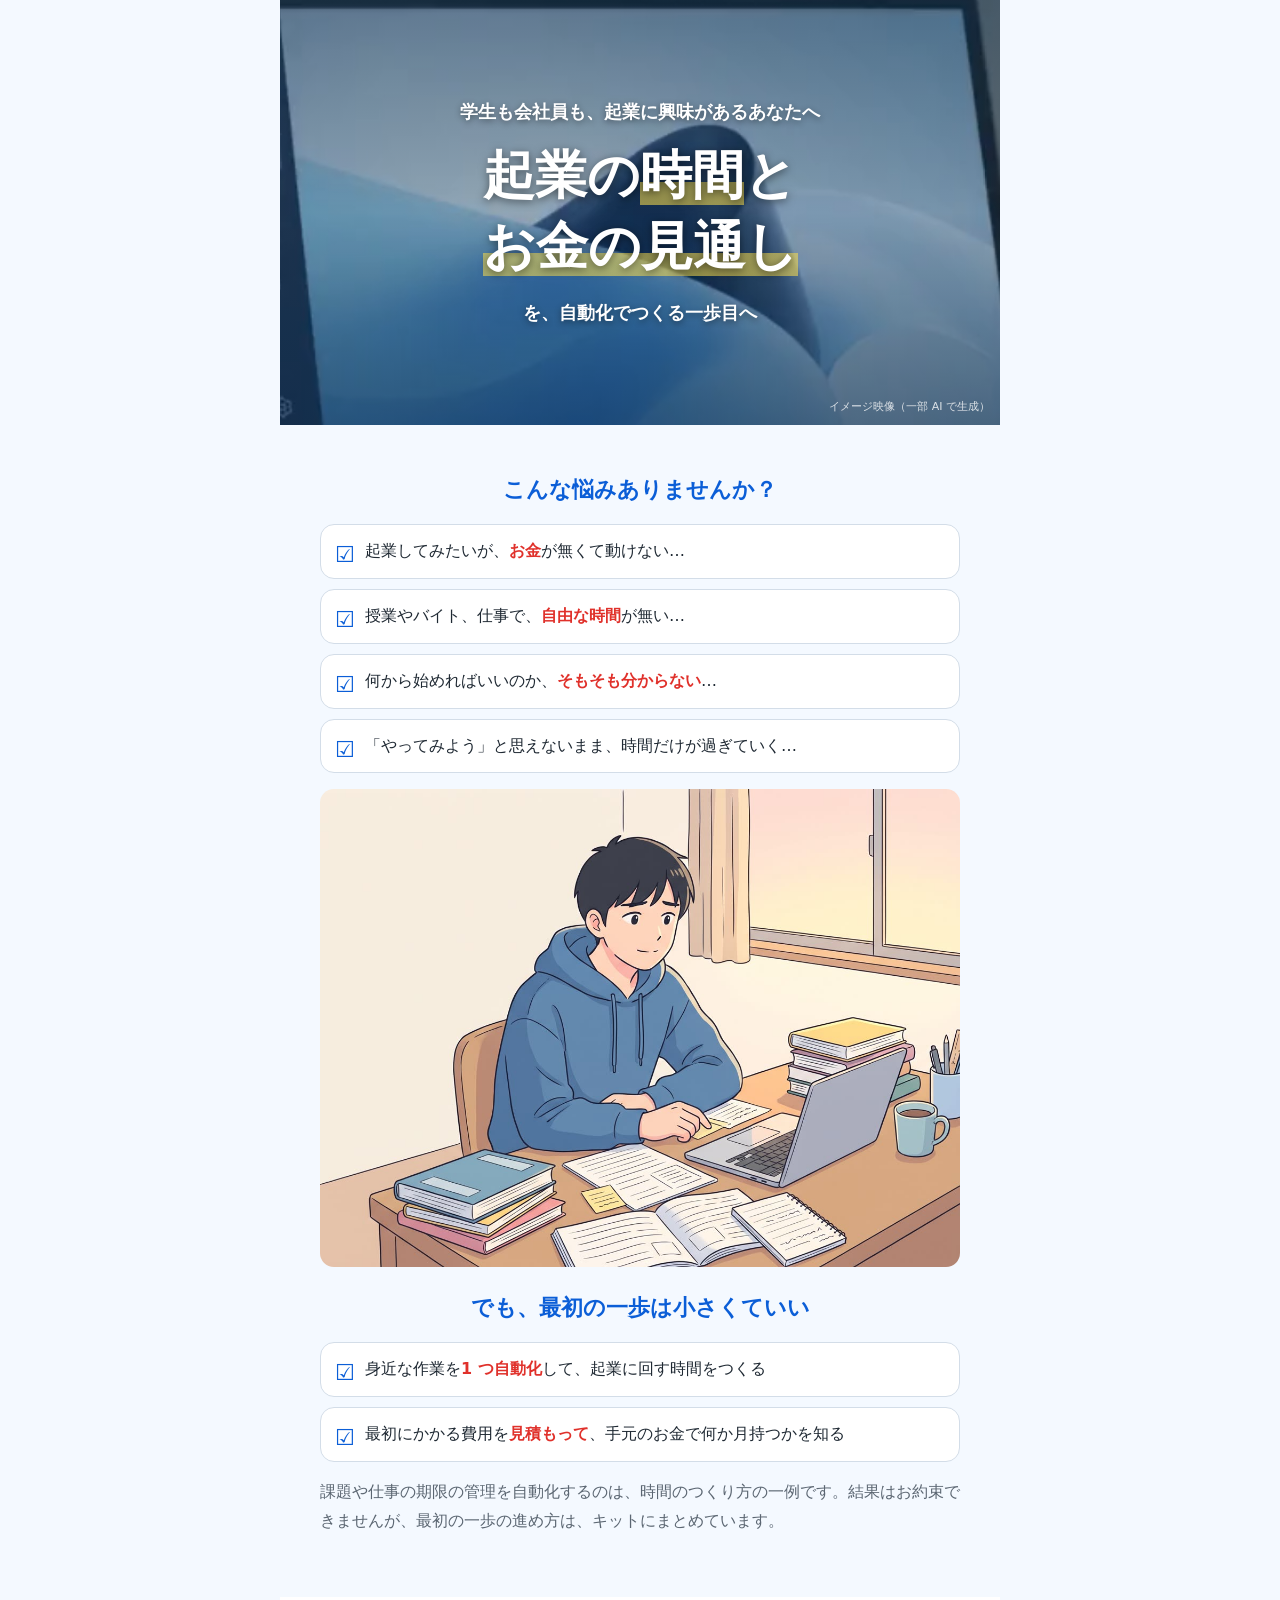
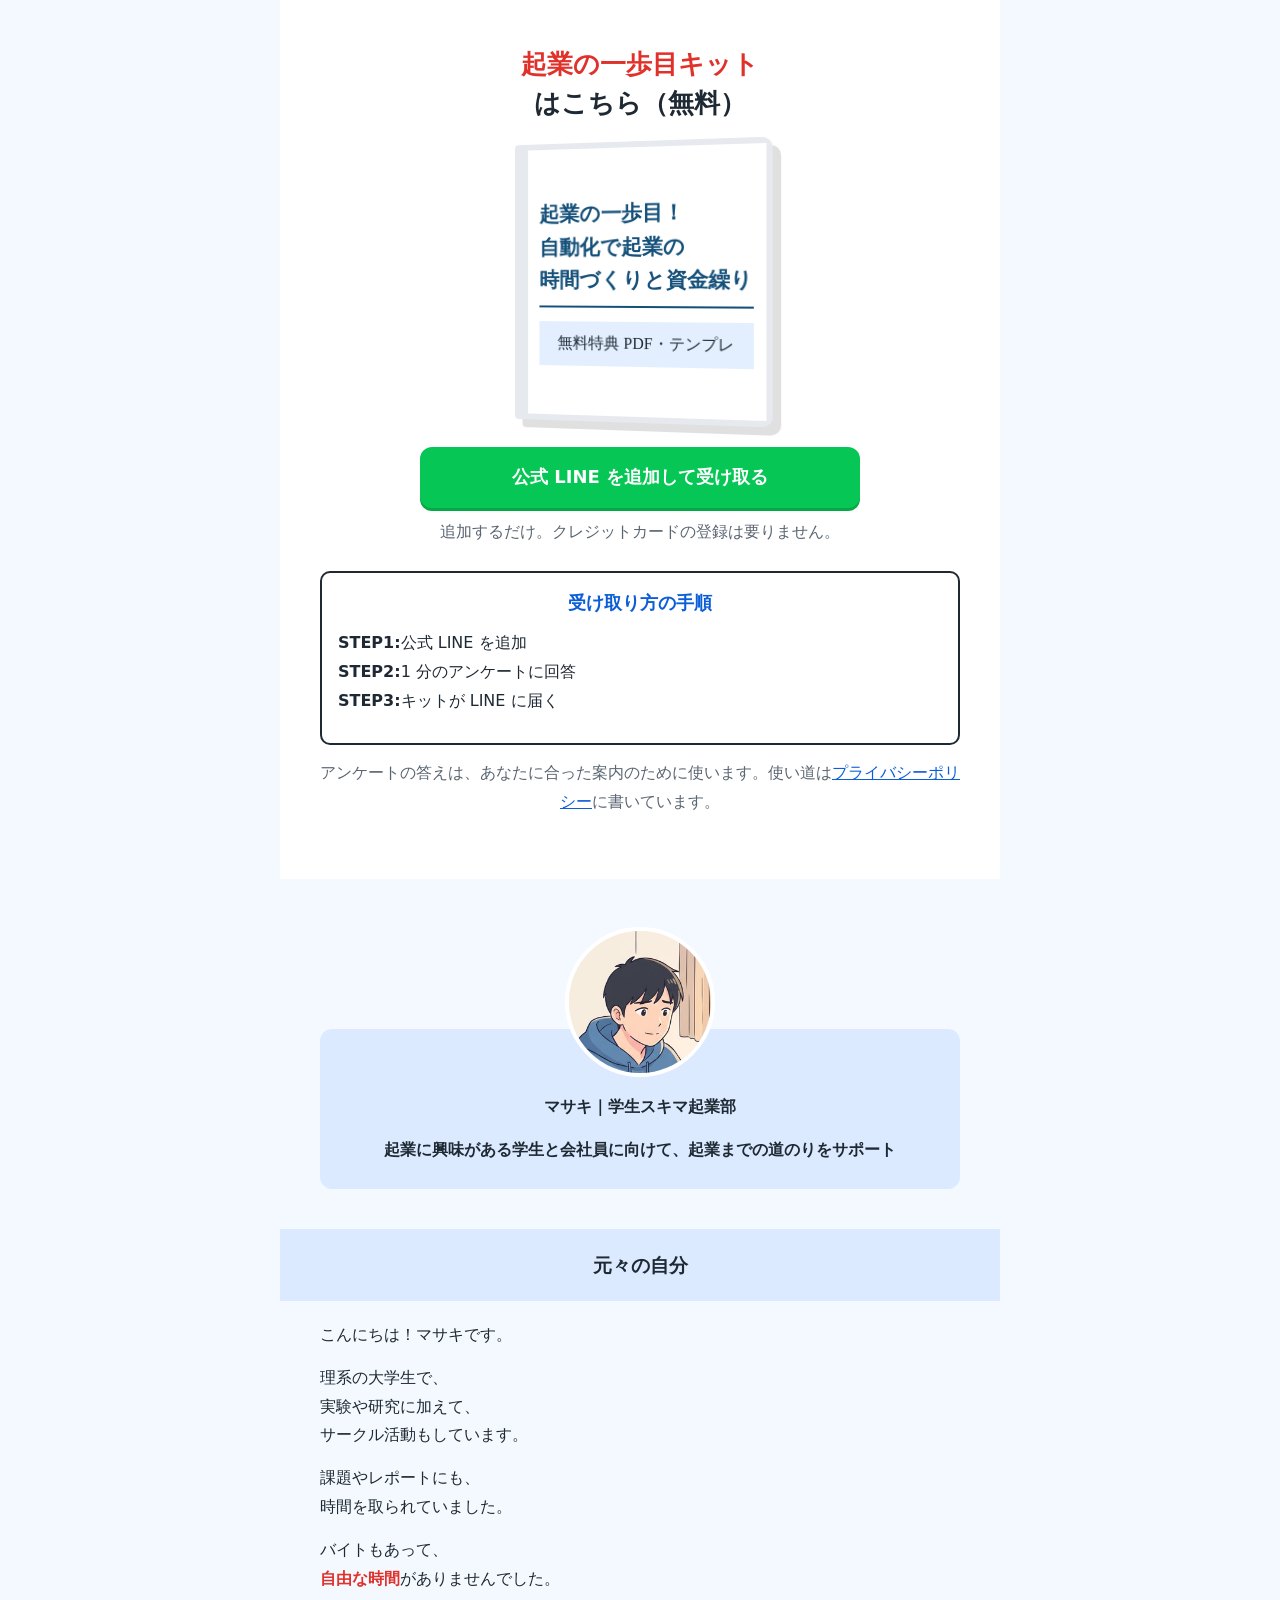
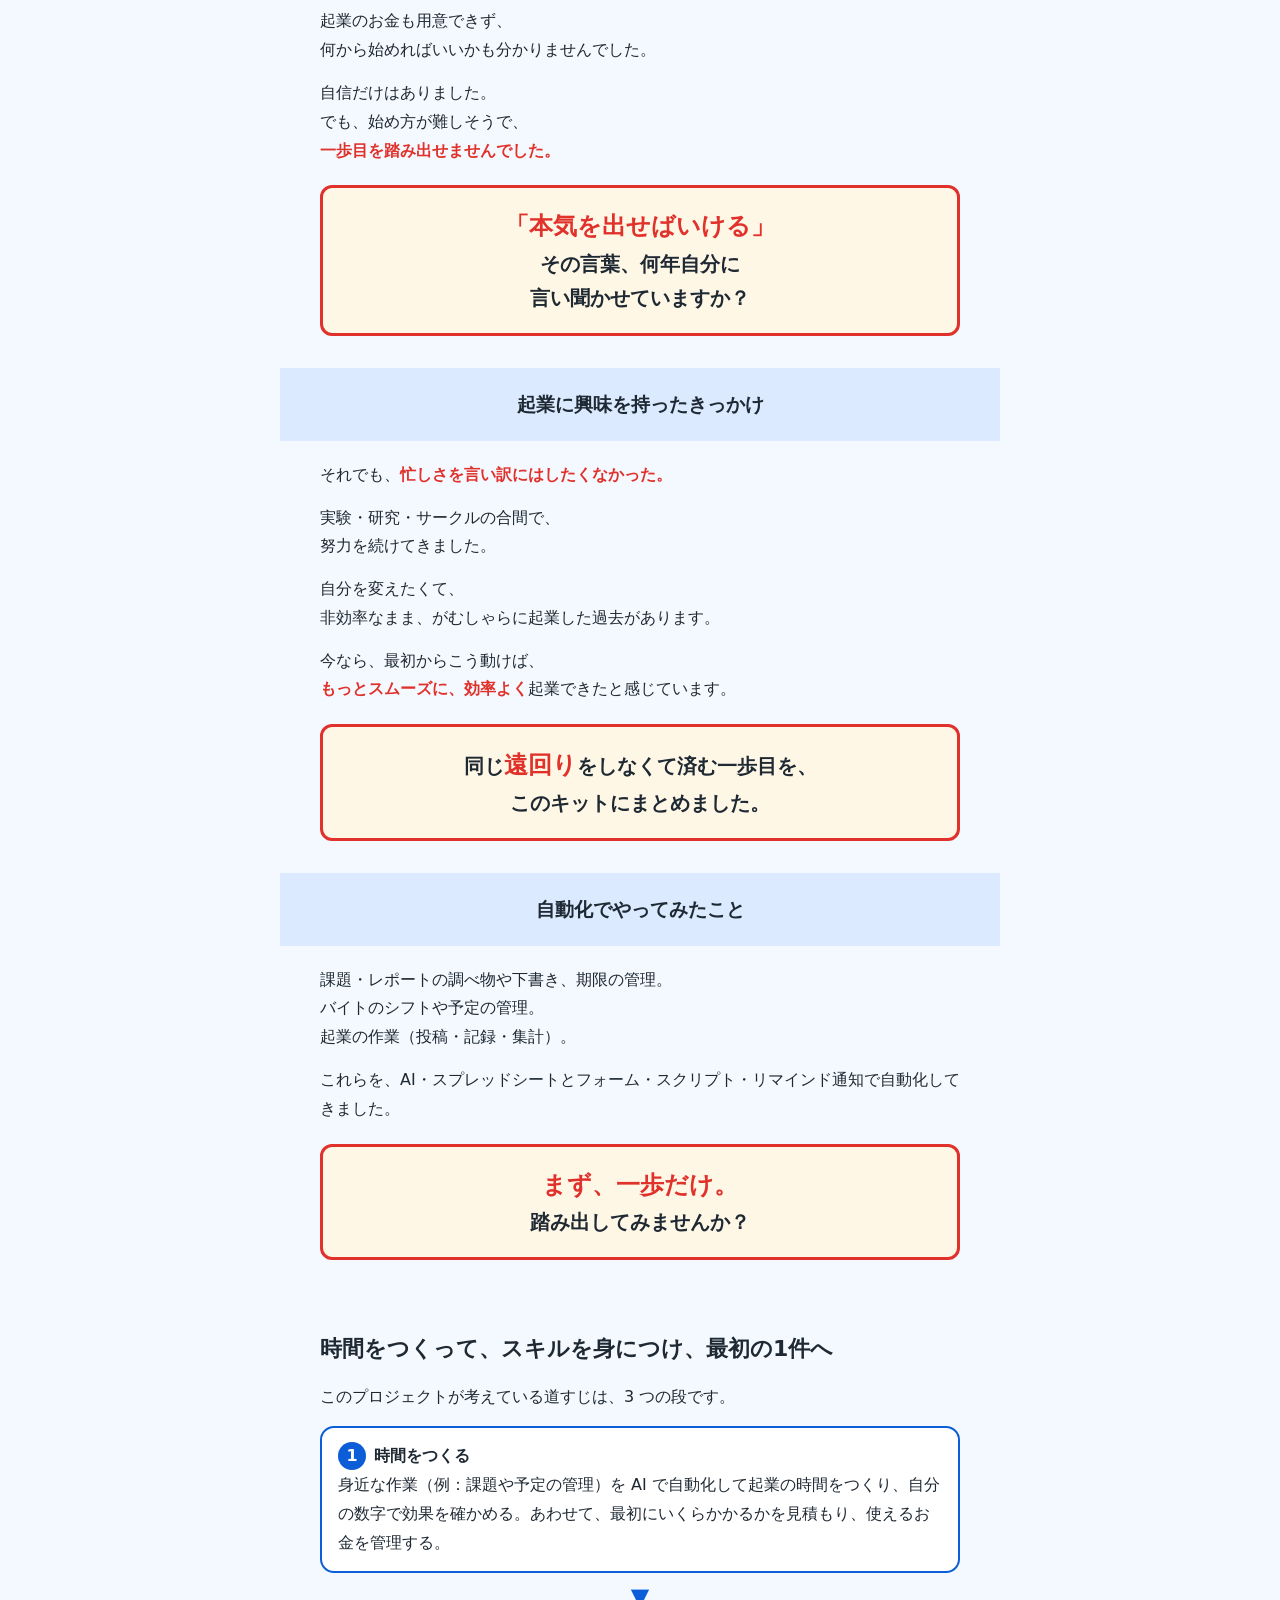
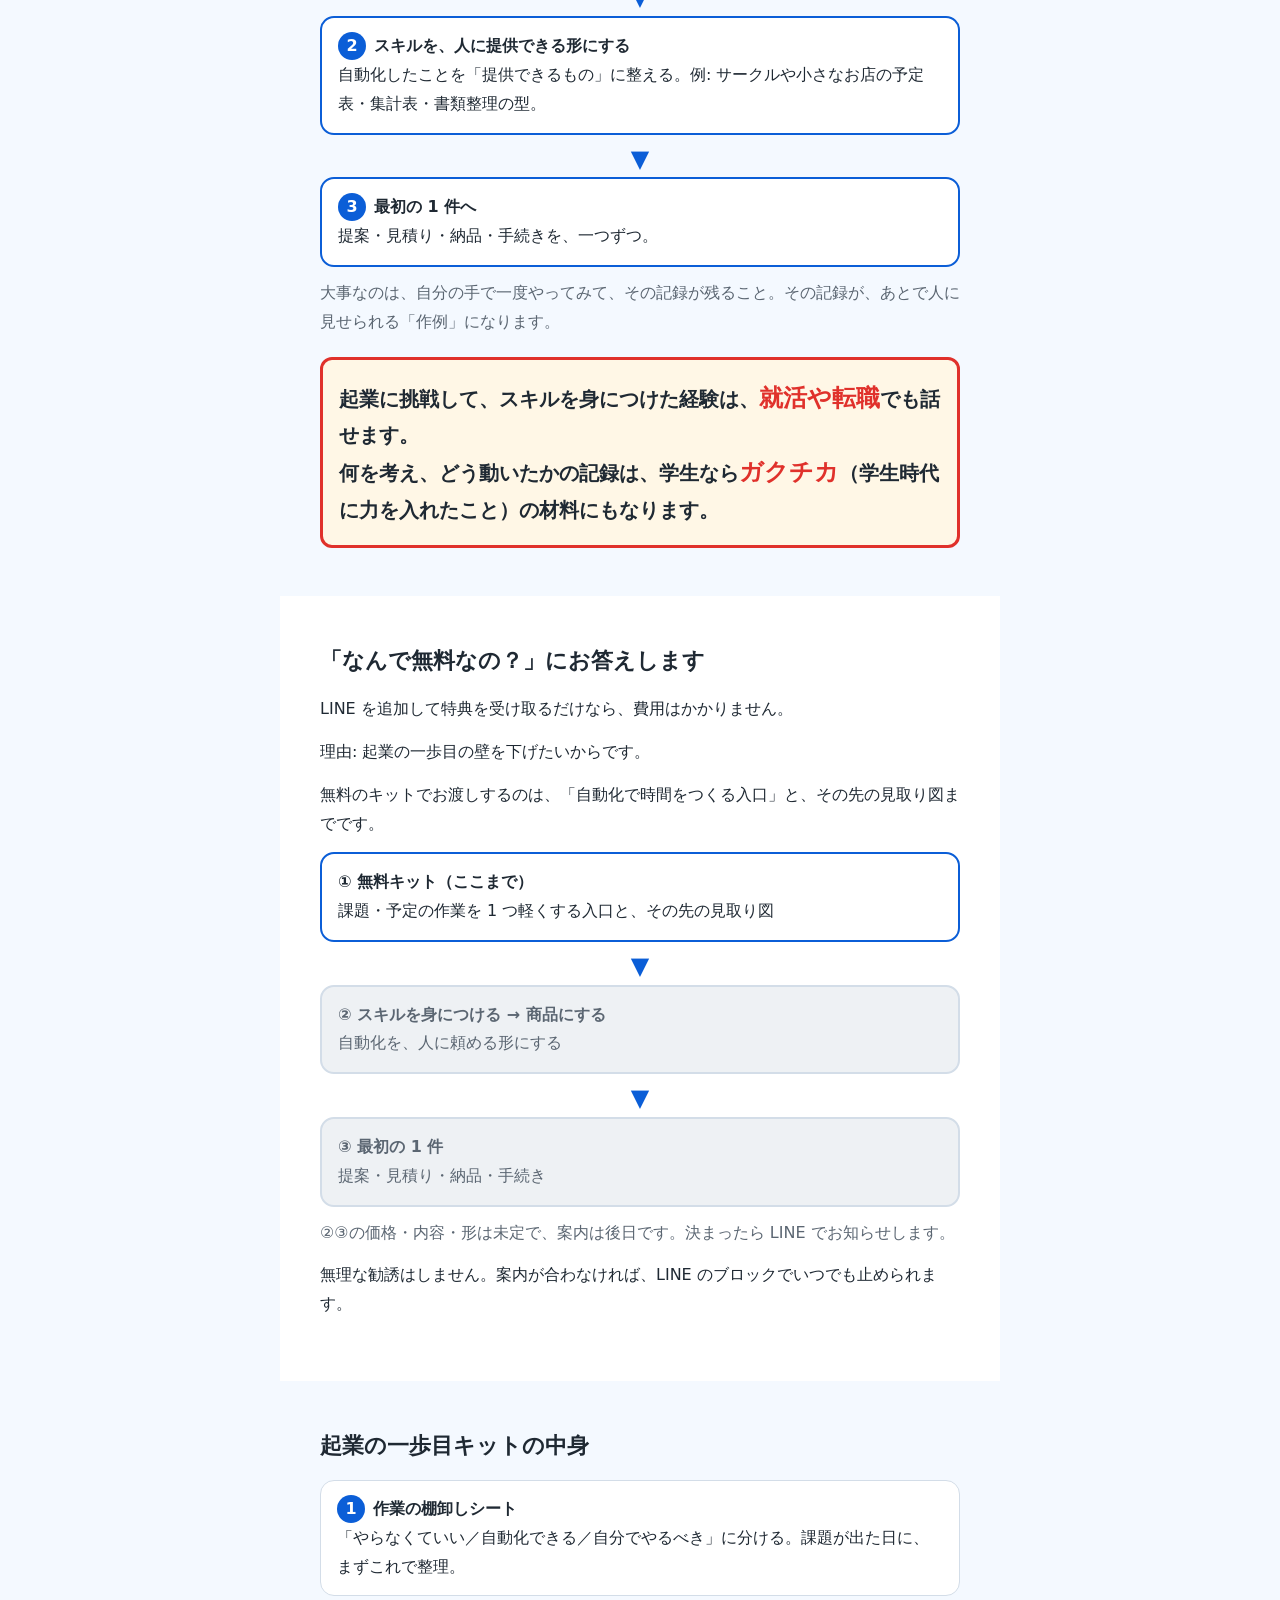
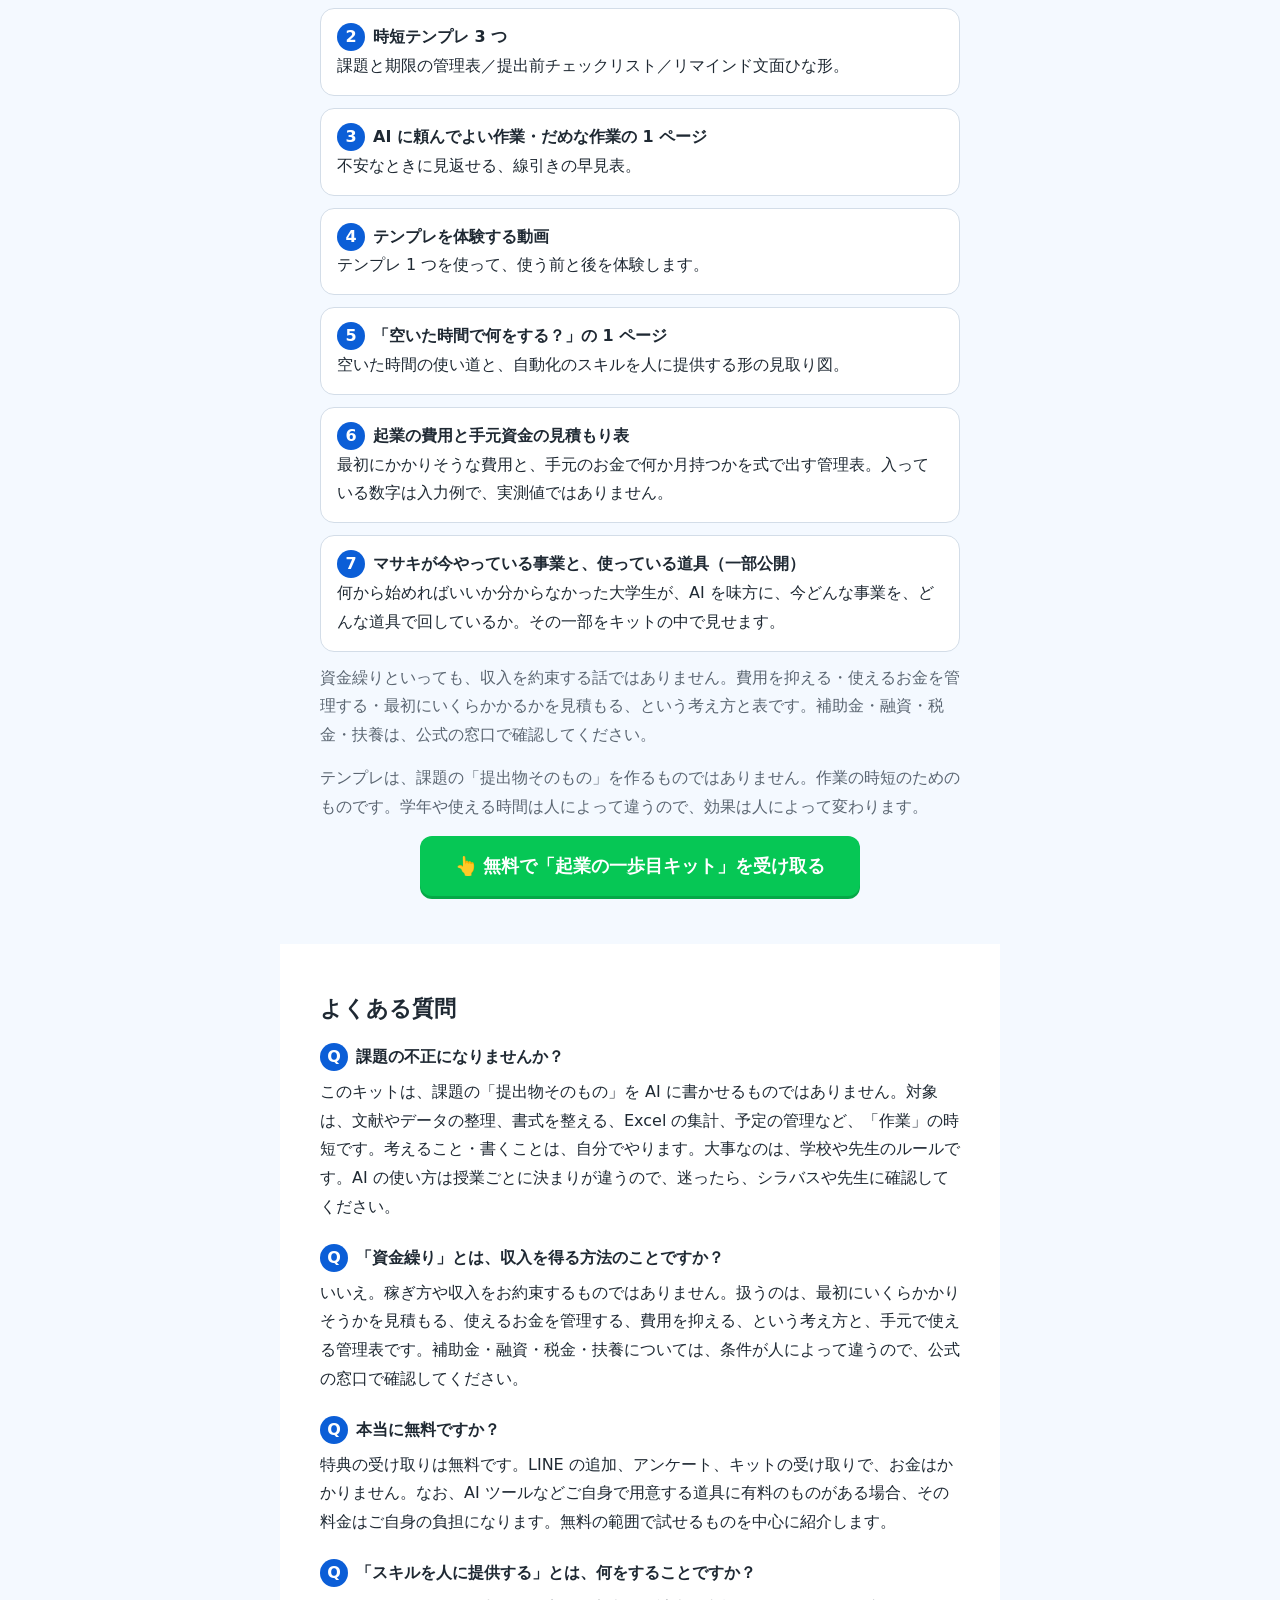
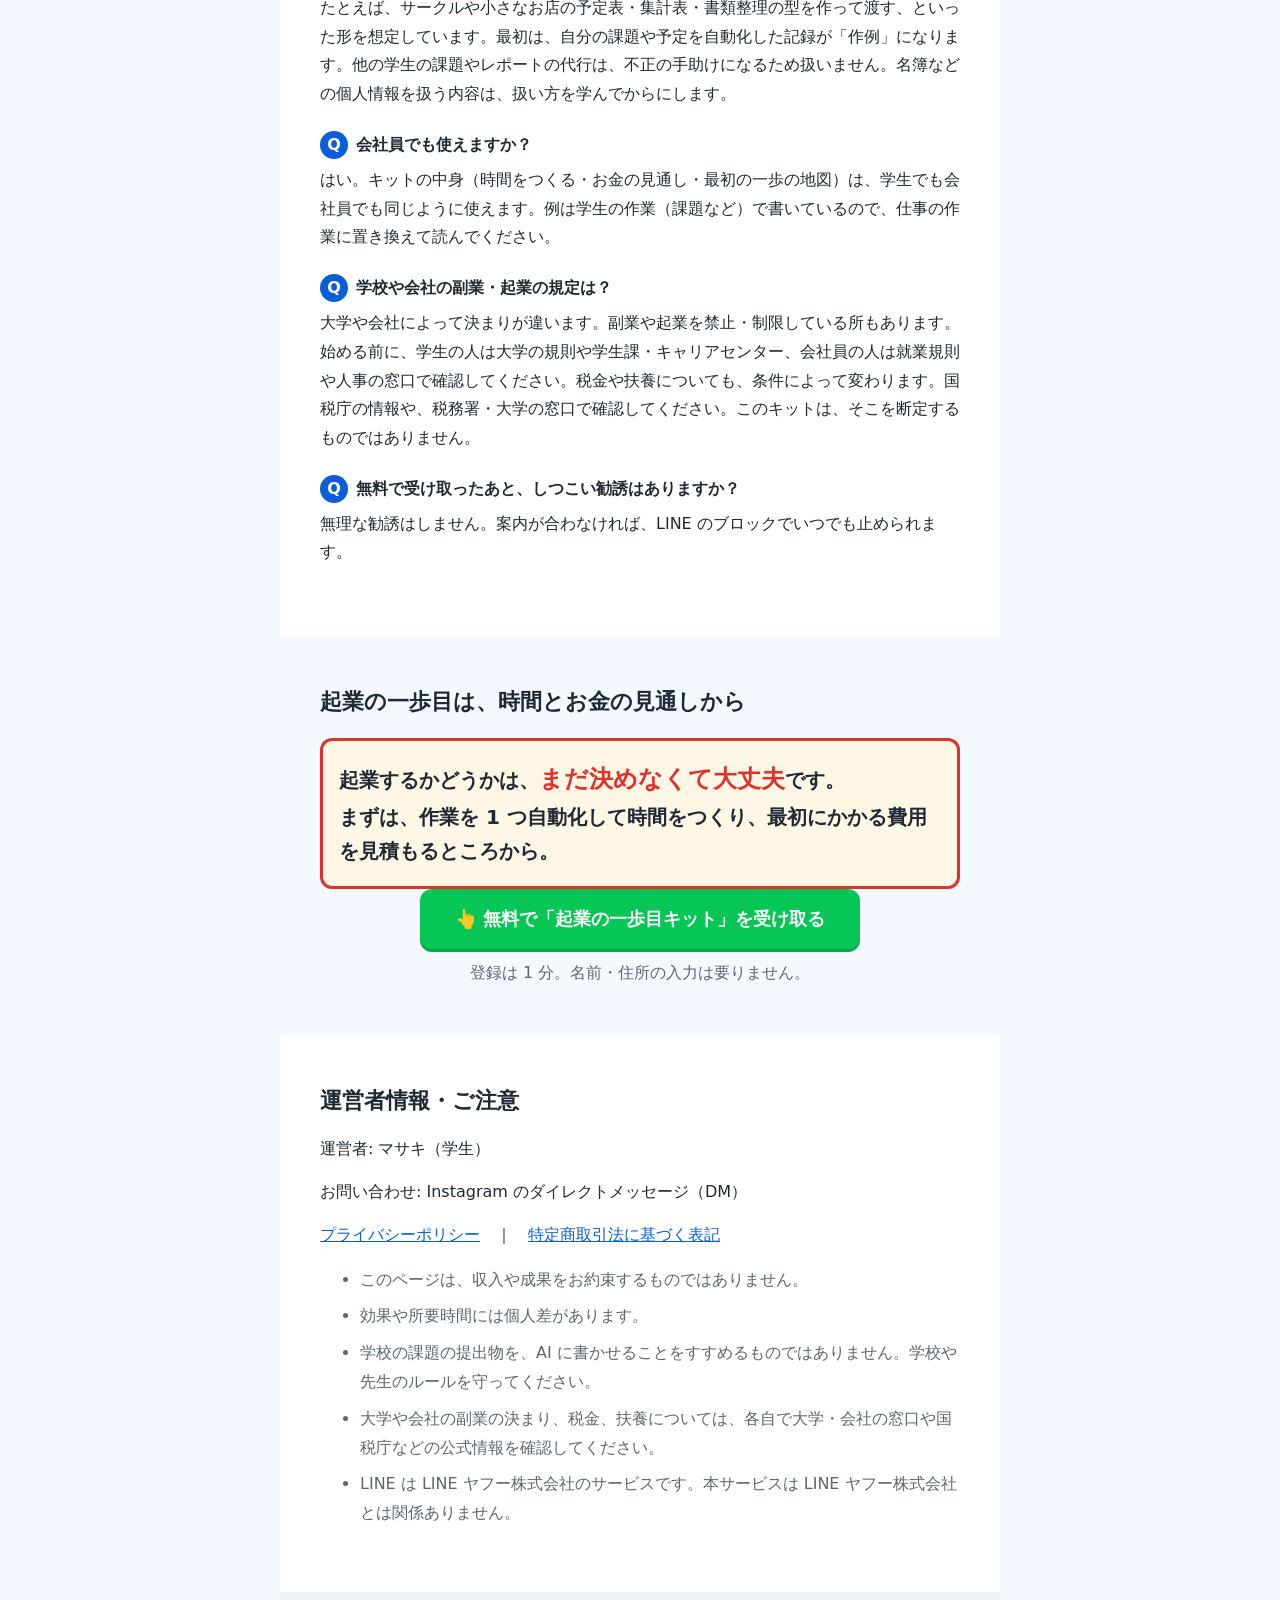
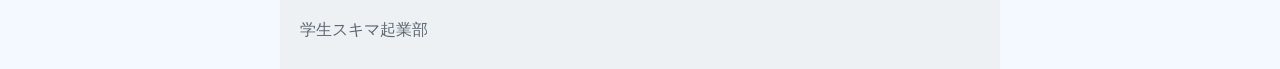
==== commit cea5e2b4: "冒頭動画の注記を「一部 AI で生成」に" ====
--- a/index.html
+++ b/index.html
@@ -30,7 +30,7 @@
   <p class="h-small">学生も会社員も、起業に興味があるあなたへ</p>
   <h1 class="h-big">起業の<span class="h-em">時間</span>と<br><span class="h-em">お金の見通し</span></h1>
   <p class="h-small">を、自動化でつくる一歩目へ</p>
-  <p class="hero-note">イメージ映像</p>
+  <p class="hero-note">イメージ映像（一部 AI で生成）</p>
 </section>
 
 <section class="center-sec">
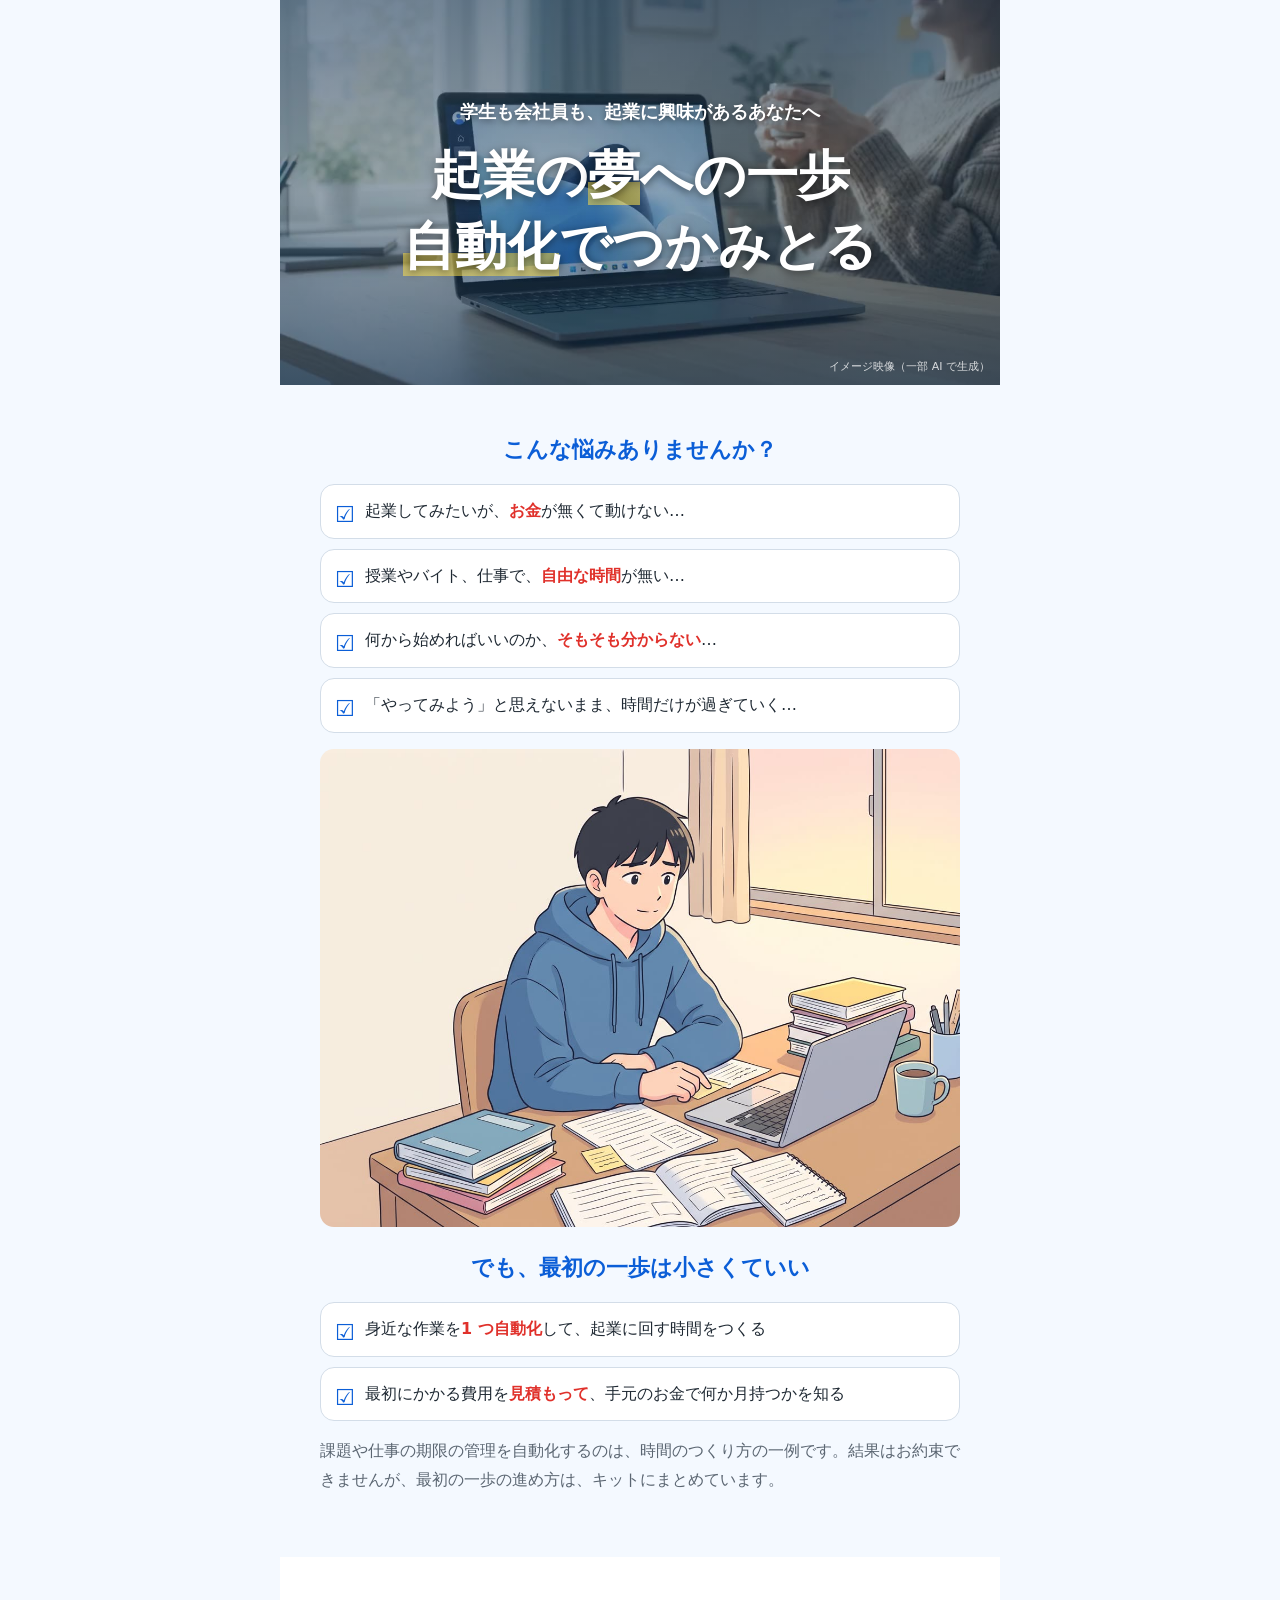
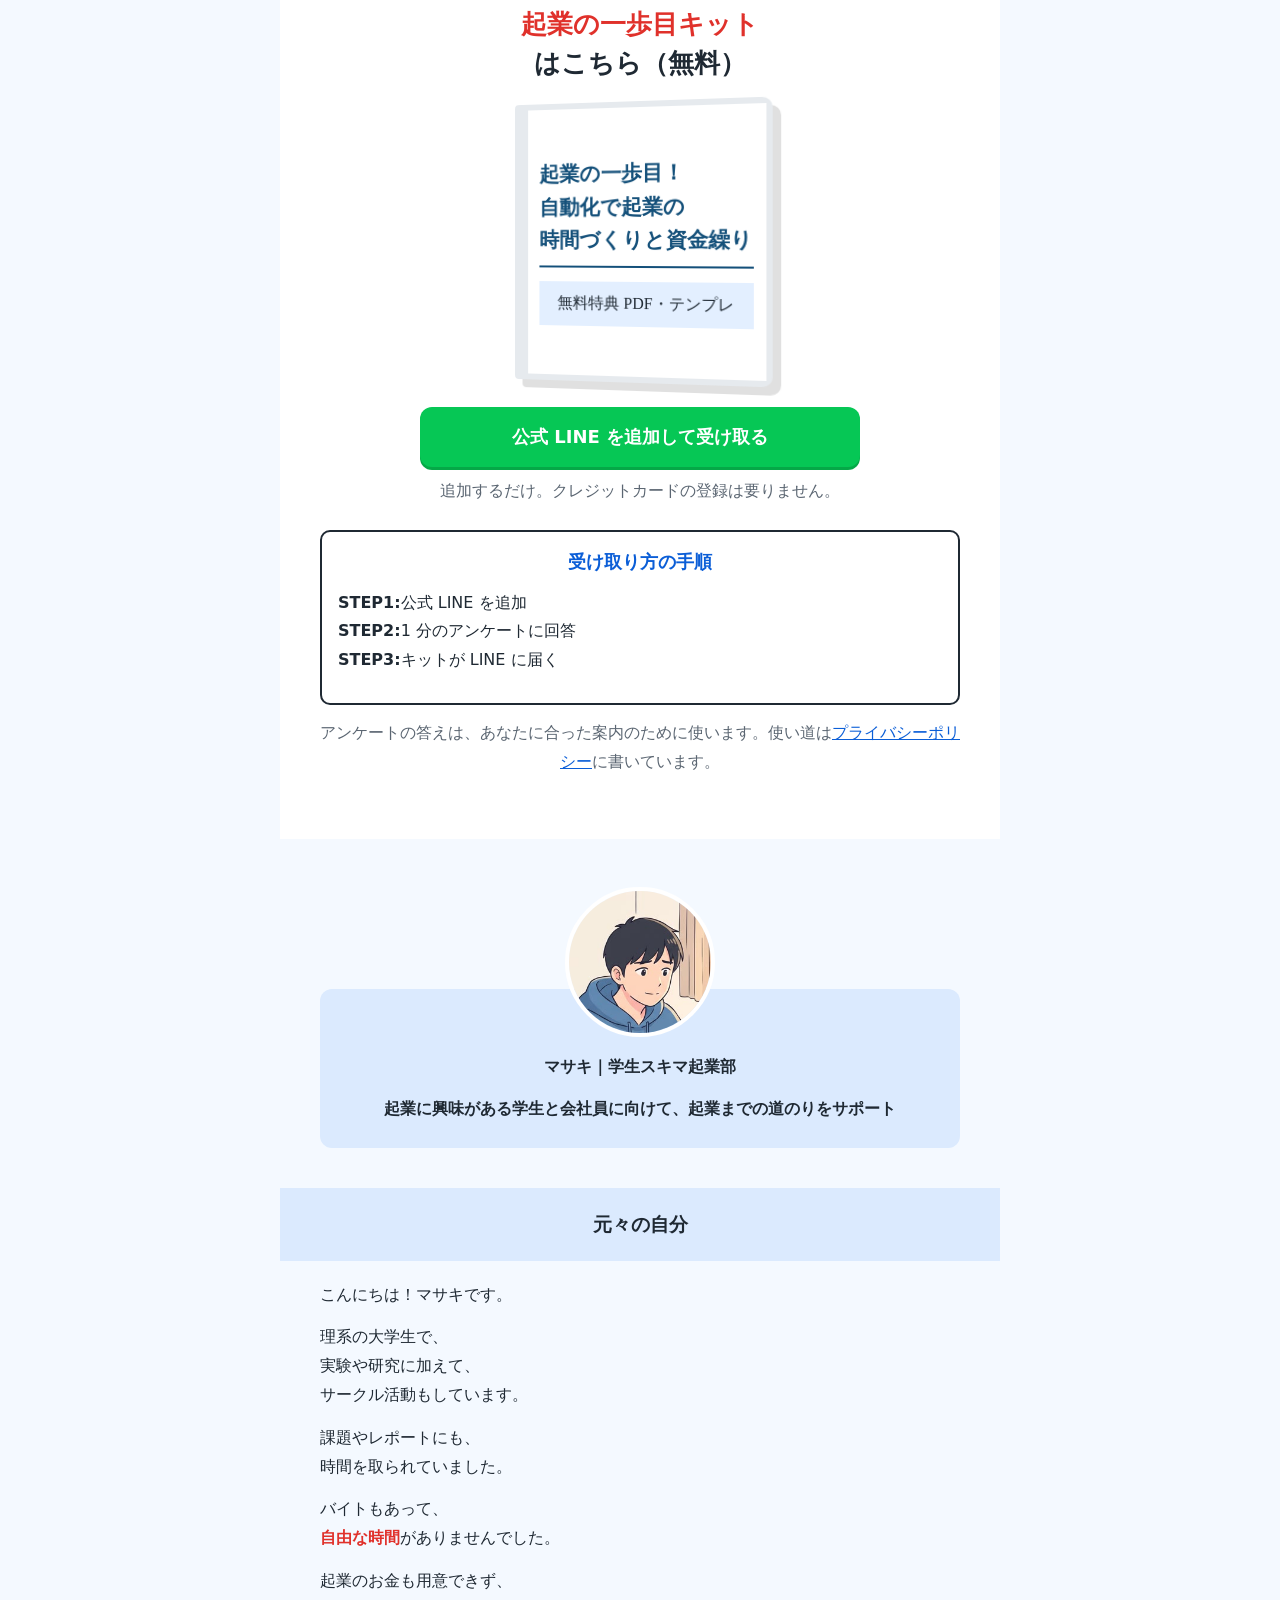
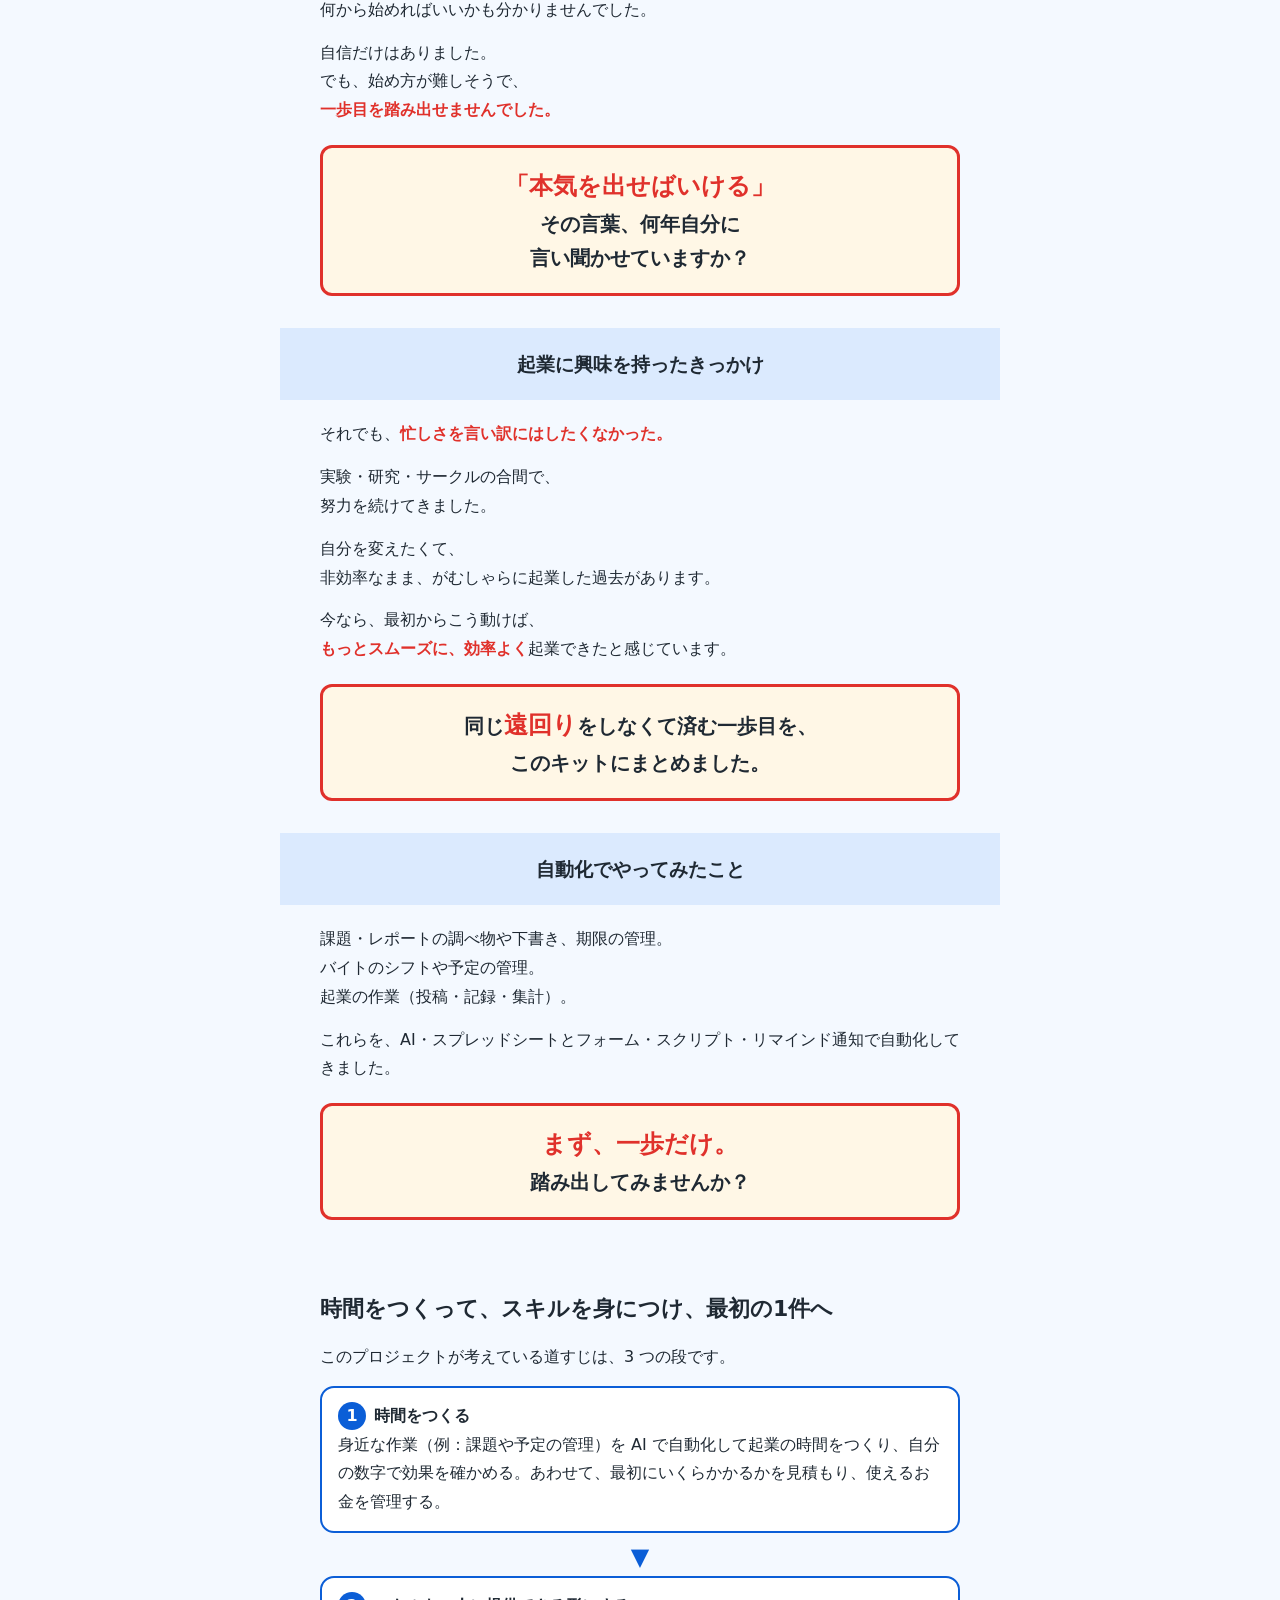
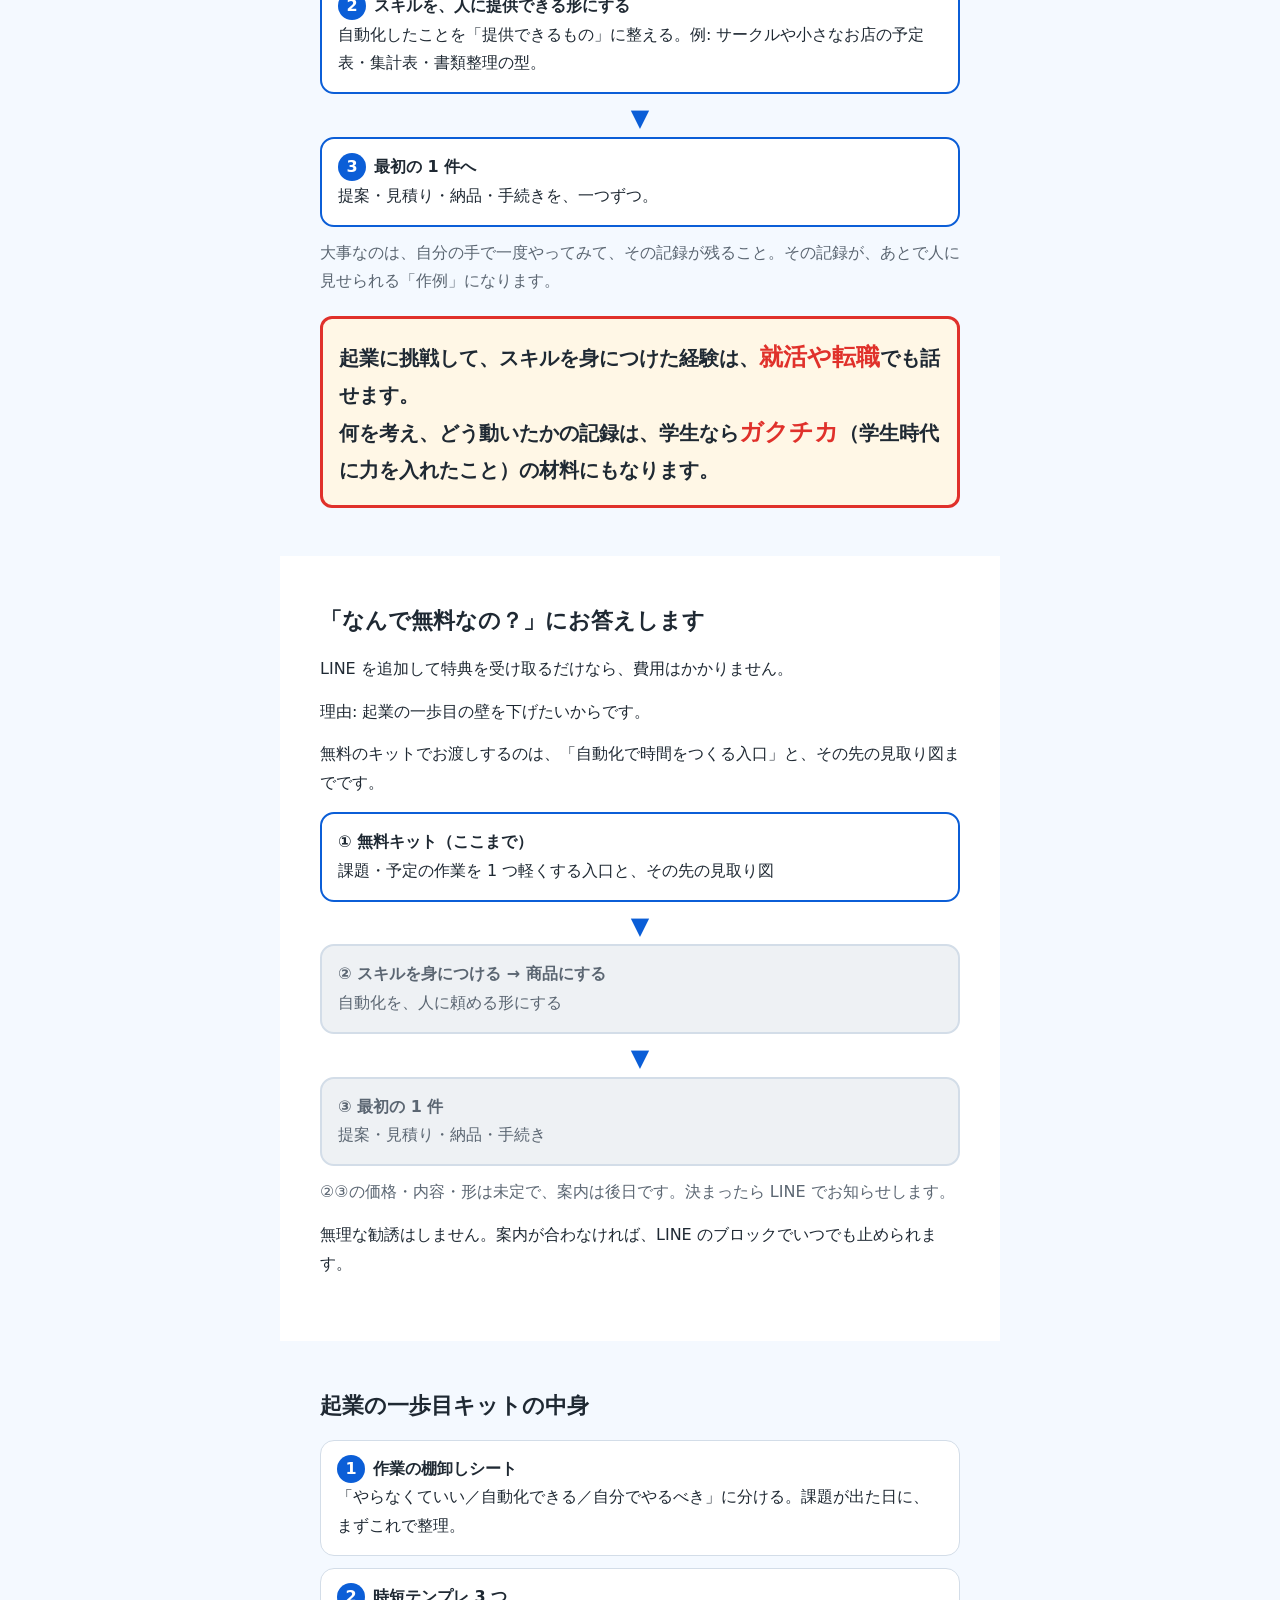
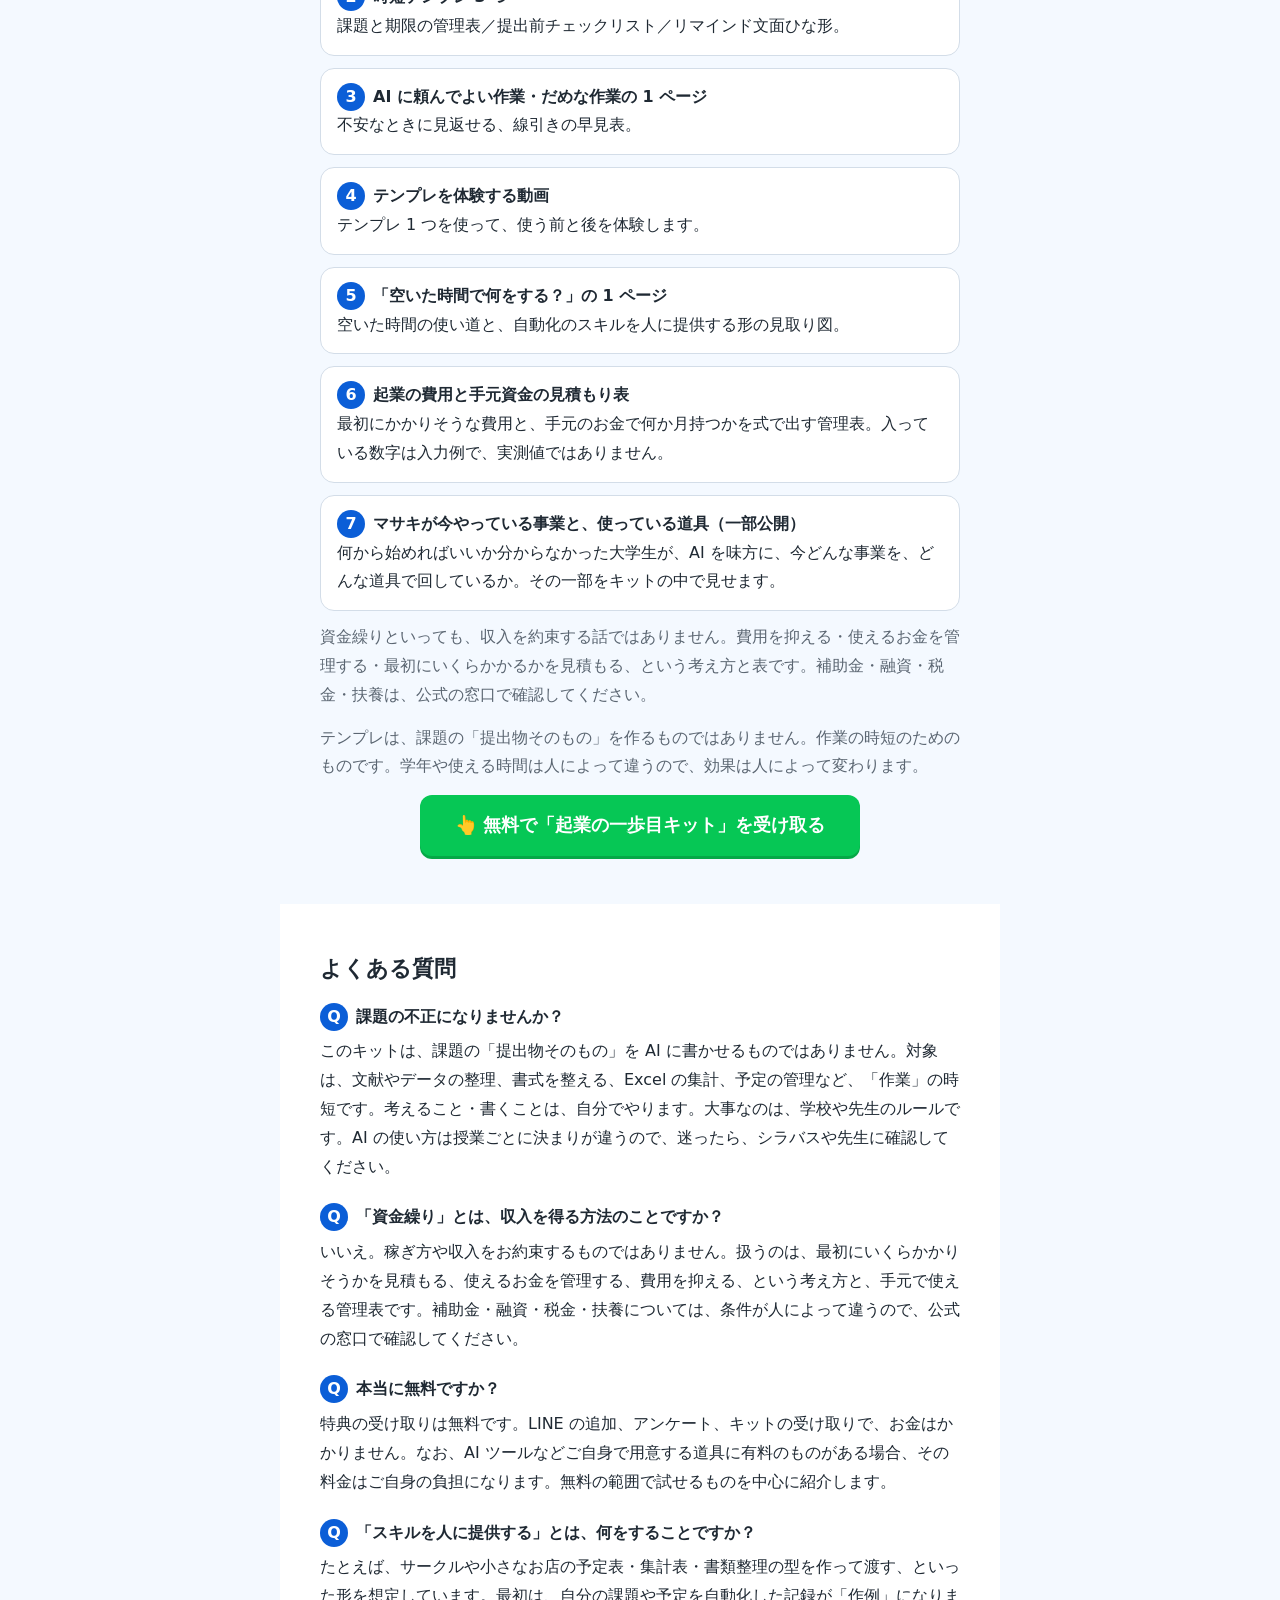
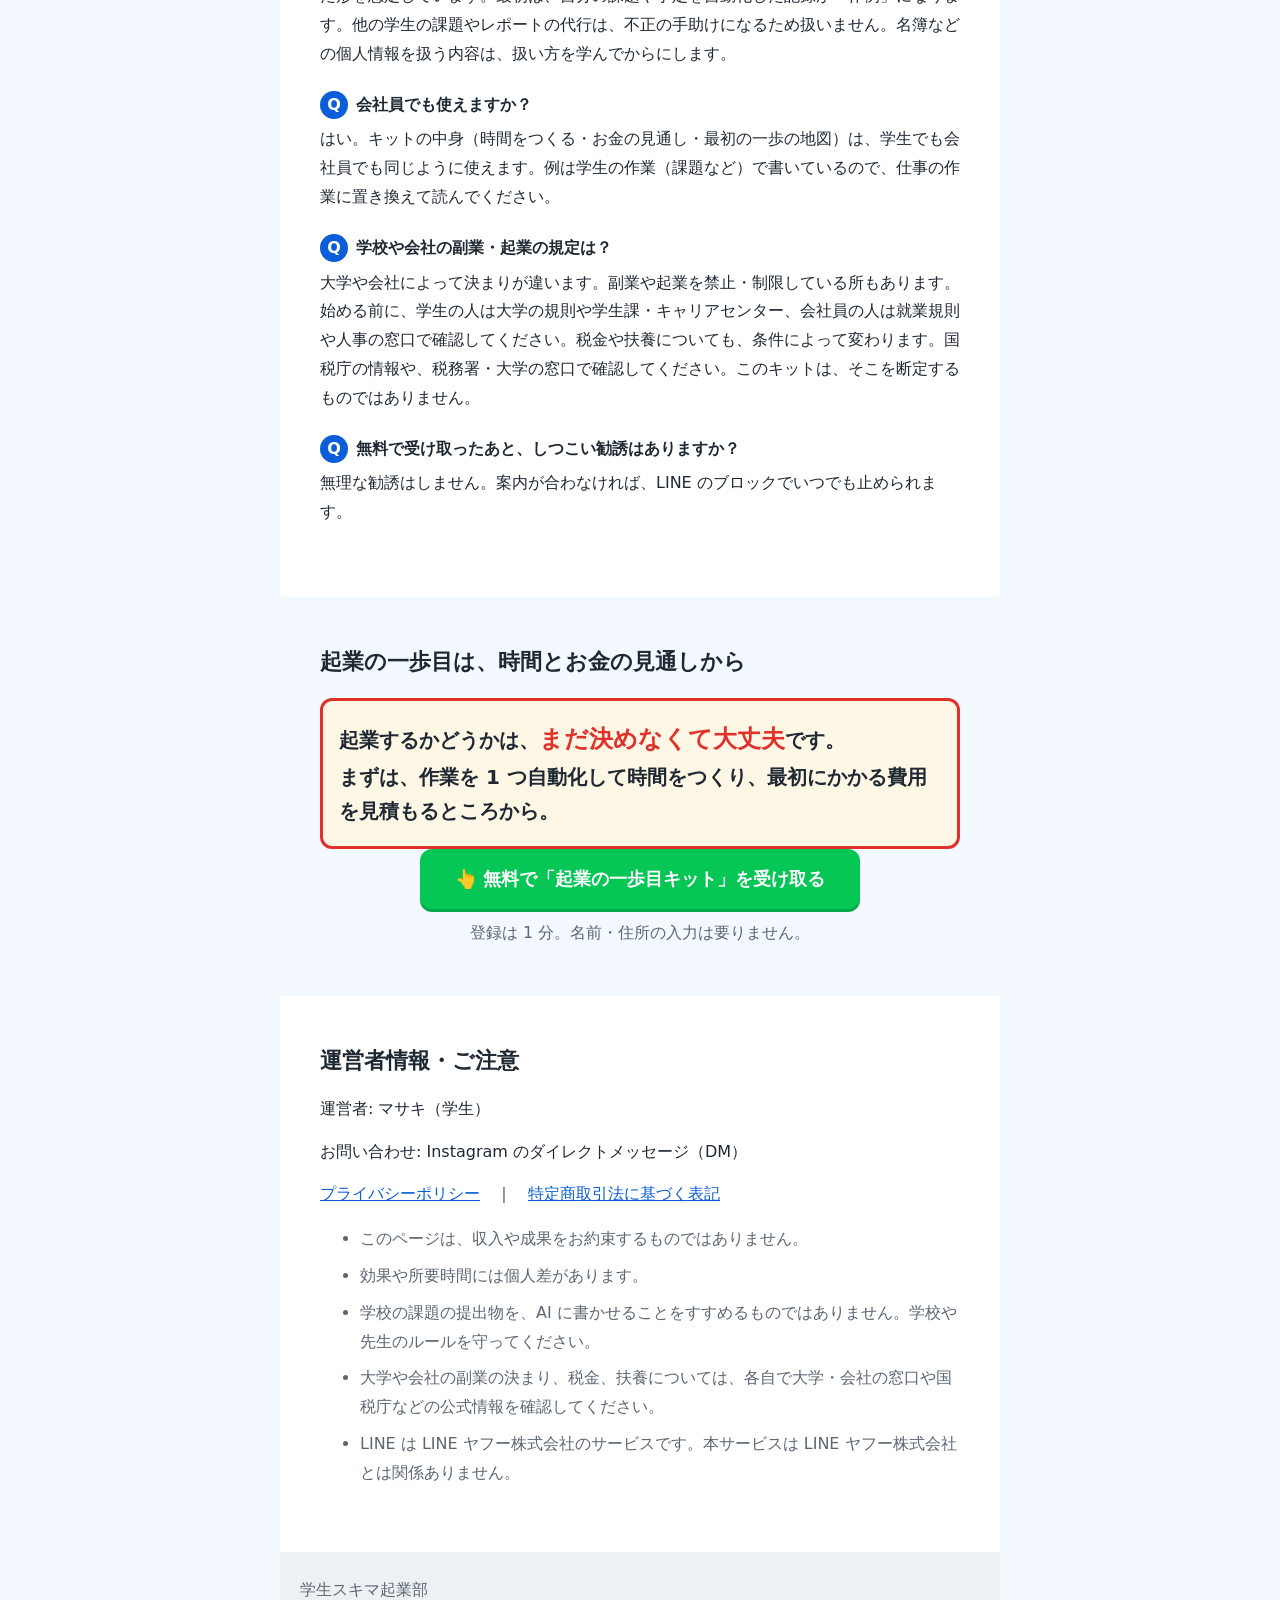
==== commit ce83d977: "冒頭動画を 1 本目→2 本目の順に続けて流す形にし、見出しを「起業の夢への一歩／自動化でつかみとる」に" ====
--- a/index.html
+++ b/index.html
@@ -25,11 +25,10 @@
 
 <!-- 1 フック（画像の型: 大見出し → 悩み → でも → 特典 → LINE → 手順 → 運営者 → 原体験） -->
 <section class="hero2 has-video">
-  <video class="hero-video" src="assets/hero_agent_v2.mp4" poster="assets/hero_agent_v2.jpg" autoplay muted loop playsinline preload="metadata" aria-hidden="true"></video>
+  <video class="hero-video" src="assets/hero_agent_both.mp4" poster="assets/hero_agent.jpg" autoplay muted loop playsinline preload="metadata" aria-hidden="true"></video>
   <div class="hero-veil"></div>
   <p class="h-small">学生も会社員も、起業に興味があるあなたへ</p>
-  <h1 class="h-big">起業の<span class="h-em">時間</span>と<br><span class="h-em">お金の見通し</span></h1>
-  <p class="h-small">を、自動化でつくる一歩目へ</p>
+  <h1 class="h-big">起業の<span class="h-em">夢</span>への一歩<br><span class="h-em">自動化</span>でつかみとる</h1>
   <p class="hero-note">イメージ映像（一部 AI で生成）</p>
 </section>
 
--- a/assets/style.css
+++ b/assets/style.css
@@ -142,7 +142,7 @@
 .band { background: #dbeafe; text-align: center; font-size: 19px; padding: 22px 16px; margin: 32px 0 20px; }
 .story-body { padding: 0 24px; }
 @media (min-width: 640px) { .h-big { font-size: 52px; } .story-body { padding: 0 40px; } }
-@media (max-width: 380px) { .h-big { font-size: 32px; } }
+@media (max-width: 380px) { .h-big { font-size: 32px; } .h-small { font-size: 16px; } }
 .ini{font-size:64px;font-weight:700;color:#14507a}
 .scene { display: block; width: 100%; height: auto; border-radius: var(--radius); margin: 4px 0 24px; }
 .avatar-img { padding: 0; object-fit: cover; border: 4px solid #fff; display: block; }
